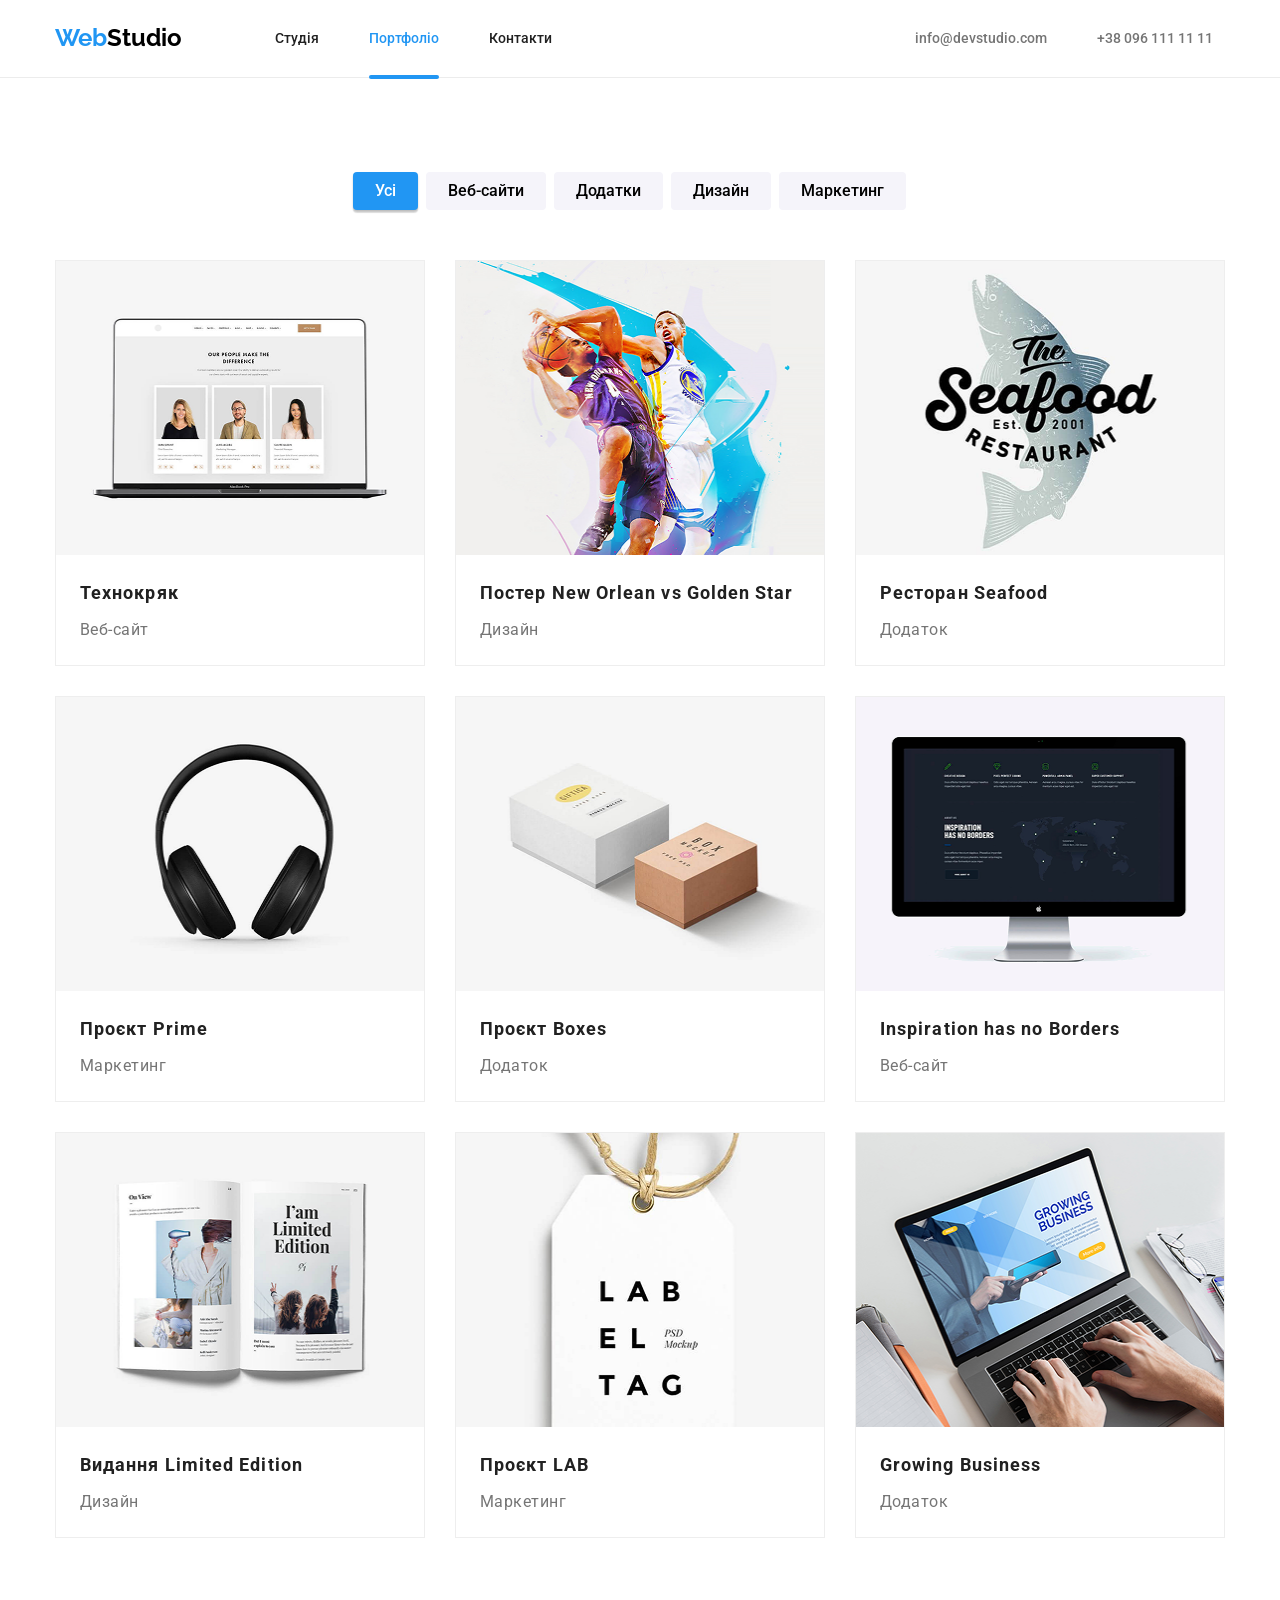
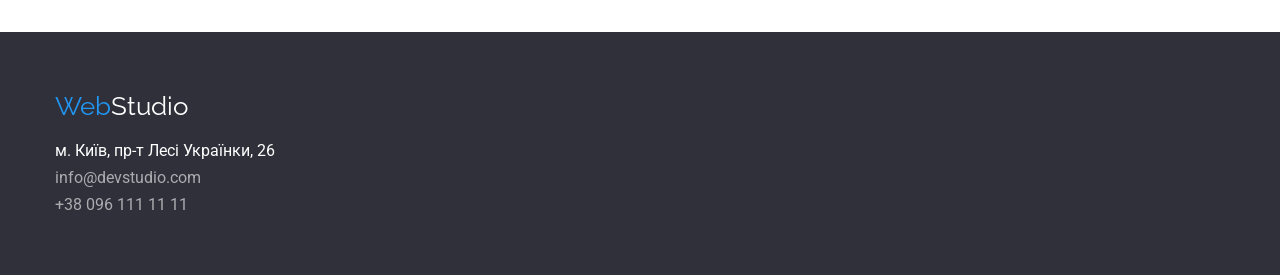
==== pages/portfolio.html @ 78626c75 "70" ====
<!DOCTYPE html>
<html lang="uk">

<head>
    <meta charset="UTF-8">
    <meta name="viewport" content="width=device-width, initial-scale=1.0"> 
    <title>Портфоліо</title>
    <link rel="preconnect" href="https://fonts.googleapis.com">
    <link rel="preconnect" href="https://fonts.gstatic.com" crossorigin>
    <link
        href="https://fonts.googleapis.com/css2?family=Raleway:wght@700&family=Roboto:wght@400;500;700;900&display=swap"
        rel="stylesheet">
    <link rel="stylesheet" href="https://cdnjs.cloudflare.com/ajax/libs/modern-normalize/3.0.1/modern-normalize.min.css" integrity="sha512-q6WgHqiHlKyOqslT/lgBgodhd03Wp4BEqKeW6nNtlOY4quzyG3VoQKFrieaCeSnuVseNKRGpGeDU3qPmabCANg==" crossorigin="anonymous" referrerpolicy="no-referrer" />
    <link rel="stylesheet" href="../css/reset.css">
    <link rel="stylesheet" href="../css/style.css">
</head>

<body>

    <header class="header">
        <div class="container header-container">
            <a href="../index.html" class="header-logo"><span class="header-span">Web</span>Studio</a>
            <nav class="header-nav">
                <ul class="header-list">
                    <li><a href="../index.html" class="header-link">Студія</a></li>
                    <li><a href="./portfolio.html" class="header-link current">Портфоліо</a></li>
                    <li><a href="#" class="header-link">Контакти</a></li>
                </ul>
            </nav>
            <ul class="header-contacts">
                <li><a href="mailto:info@devstudio.com" class="header-contact">info@devstudio.com</a></li>
                <li><a href="tel:+380961111111" class="header-contact">+38 096 111 11 11</a></li>
            </ul>
            <button class="open-modal" type="button" data-modal-open>
                <img src="../img/menu.png" alt="menu" class="menu-img">
            </button>
        </div>
    </header>

    <main>
        <section class="portfolio">
            <div class="container">
                <h1 hidden>Портфоліо</h1>
                <ul class="filter-list">
                    <li><button class="filter-btn active" type="button">Усі</button></li>
                    <li><button class="filter-btn" type="button">Веб-сайти</button></li>
                    <li><button class="filter-btn" type="button">Додатки</button></li>
                    <li><button class="filter-btn" type="button">Дизайн</button></li>
                    <li><button class="filter-btn" type="button">Маркетинг</button></li>
                </ul>

                <ul class="portfolio-list">
                    <li class="portfolio-item">
                        <div class="portfolio-thumb">
                            <img src="../img/imglaptop.png" alt="Технокряк" width="370">
                            <p class="portfolio-overlay">Ресурс пропонує комплексні пропозиції з різним рівнем
                                функціоналу та сервісів. Все це дозволить відвідувачу отримати вичерпні відомості про
                                компанію чи приватну особу.</p>
                        </div>
                        <div class="portfolio-wrapper">
                            <h2 class="portfolio-name">Технокряк</h2>
                            <p class="portfolio-type">Веб-сайт</p>
                        </div>
                    </li>

                    <li class="portfolio-item">
                        <div class="portfolio-thumb">
                            <img src="../img/imgbasketball.png" alt="Постер New Orlean vs Golden Star" width="370">
                            <p class="portfolio-overlay">Ресурс пропонує комплексні пропозиції з різним рівнем
                                функціоналу та сервісів. Все це дозволить відвідувачу отримати вичерпні відомості про
                                компанію чи приватну особу.</p>
                        </div>
                        <div class="portfolio-wrapper">
                            <h2 class="portfolio-name">Постер New Orlean vs Golden Star</h2>
                            <p class="portfolio-type">Дизайн</p>
                        </div>
                    </li>

                    <li class="portfolio-item">
                        <div class="portfolio-thumb">
                            <img src="../img/imgseafood.png" alt="Ресторан Seafood" width="370">
                            <p class="portfolio-overlay">Ресурс пропонує комплексні пропозиції з різним рівнем
                                функціоналу та сервісів. Все це дозволить відвідувачу отримати вичерпні відомості про
                                компанію чи приватну особу.</p>
                        </div>
                        <div class="portfolio-wrapper">
                            <h2 class="portfolio-name">Ресторан Seafood</h2>
                            <p class="portfolio-type">Додаток</p>
                        </div>
                    </li>

                    <li class="portfolio-item">
                        <div class="portfolio-thumb">
                            <img src="../img/imgheadphones.png" alt="Проєкт Prime" width="370">
                            <p class="portfolio-overlay">Ресурс пропонує комплексні пропозиції з різним рівнем
                                функціоналу та сервісів. Все це дозволить відвідувачу отримати вичерпні відомості про
                                компанію чи приватну особу.</p>
                        </div>
                        <div class="portfolio-wrapper">
                            <h2 class="portfolio-name">Проєкт Prime</h2>
                            <p class="portfolio-type">Маркетинг</p>
                        </div>
                    </li>

                    <li class="portfolio-item">
                        <div class="portfolio-thumb">
                            <img src="../img/imgboxes.png" alt="Проєкт Boxes" width="370">
                            <p class="portfolio-overlay">Ресурс пропонує комплексні пропозиції з різним рівнем
                                функціоналу та сервісів. Все це дозволить відвідувачу отримати вичерпні відомості про
                                компанію чи приватну особу.</p>
                        </div>
                        <div class="portfolio-wrapper">
                            <h2 class="portfolio-name">Проєкт Boxes</h2>
                            <p class="portfolio-type">Додаток</p>
                        </div>
                    </li>

                    <li class="portfolio-item">
                        <div class="portfolio-thumb">
                            <img src="../img/imgmonitor.png" alt="Inspiration has no Borders" width="370">
                            <p class="portfolio-overlay">Ресурс пропонує комплексні пропозиції з різним рівнем
                                функціоналу та сервісів. Все це дозволить відвідувачу отримати вичерпні відомості про
                                компанію чи приватну особу.</p>
                        </div>
                        <div class="portfolio-wrapper">
                            <h2 class="portfolio-name">Inspiration has no Borders</h2>
                            <p class="portfolio-type">Веб-сайт</p>
                        </div>
                    </li>

                    <li class="portfolio-item">
                        <div class="portfolio-thumb">
                            <img src="../img/imgbooks.png" alt="Видання Limited Edition" width="370">
                            <p class="portfolio-overlay">Ресурс пропонує комплексні пропозиції з різним рівнем
                                функціоналу та сервісів. Все це дозволить відвідувачу отримати вичерпні відомості про
                                компанію чи приватну особу.</p>
                        </div>
                        <div class="portfolio-wrapper">
                            <h2 class="portfolio-name">Видання Limited Edition</h2>
                            <p class="portfolio-type">Дизайн</p>
                        </div>
                    </li>

                    <li class="portfolio-item">
                        <div class="portfolio-thumb">
                            <img src="../img/imgticket.png" alt="Проєкт LAB" width="370">
                            <p class="portfolio-overlay">Ресурс пропонує комплексні пропозиції з різним рівнем
                                функціоналу та сервісів. Все це дозволить відвідувачу отримати вичерпні відомості про
                                компанію чи приватну особу.</p>
                        </div>
                        <div class="portfolio-wrapper">
                            <h2 class="portfolio-name">Проєкт LAB</h2>
                            <p class="portfolio-type">Маркетинг</p>
                        </div>
                    </li>

                    <li class="portfolio-item">
                        <div class="portfolio-thumb">
                            <img src="../img/imgworkinginlaptop.png" alt="Growing Business" width="370">
                            <p class="portfolio-overlay">Ресурс пропонує комплексні пропозиції з різним рівнем
                                функціоналу та сервісів. Все це дозволить відвідувачу отримати вичерпні відомості про
                                компанію чи приватну особу.</p>
                        </div>
                        <div class="portfolio-wrapper">
                            <h2 class="portfolio-name">Growing Business</h2>
                            <p class="portfolio-type">Додаток</p>
                        </div>
                    </li>
                </ul>
            </div>
        </section>
    </main>

    <footer class="footer">
        <div class="container">
            <a href="../index.html" class="footer-logo"><span class="footer-span">Web</span>Studio</a>
            <address>
                <ul class="footer-list">
                    <li><a href="#" class="footer-address">м. Київ, пр-т Лесі Українки, 26</a></li>
                    <li><a href="mailto:info@devstudio.com" class="footer-link">info@devstudio.com</a></li>
                    <li><a href="tel:+380961111111" class="footer-link">+38 096 111 11 11</a></li>
                </ul>
            </address>
        </div>
    </footer>
    <div class="backdrop is-hidden" data-modal>
        <div class="modal">
            <button class="close" type="button" data-modal-close>X</button>
    
            <ul class="mobile-menu">
                <li><a href="../index.html" class="mobile-menu-link">Студія</a></li>
                <li><a href="../pages/portfolio.html" class="mobile-menu-link current">Портфоліо</a></li>
                <li><a href="#" class="mobile-menu-link last">Контакти</a></li>
            </ul>
    
            <div class="mobile-contacts">
                <a href="tel:+380961111111" class="mobile-tel">+38 096 111 11 11</a>
                <a href="mailto:info@devstudio.com" class="mobile-email">info@devstudio.com</a>
            </div>
    
            <ul class="mobile-socials">
                <li><a href="#" class="mobile-social-link">Instagram</a></li>
                <li><a href="#" class="mobile-social-link">Twitter</a></li>
                <li><a href="#" class="mobile-social-link">Facebook</a></li>
                <li><a href="#" class="mobile-social-link">LinkedIn</a></li>
            </ul>
        </div>
    </div>
    <script src="../js/modal.js"></script>
</body>

</html>
---- css/style.css ----
:root {
  --main-color: #212121;
  --accient-color: #2196f3;
  --text-color: #757575;
  --logo-color: #000;
  --title-color: #fff;
  --footer-color: rgba(255, 255, 255, 0.6);
  --background-color: #2f303a;
  --team-background-color: #f5f4fa;
  --portfolio-border-color: #ececec;
  --overlay-color: rgba(33, 150, 243, 0.9);
  --anim-duration: 250ms;
  --border-right: rgba(33, 33, 33, 0.2);

  --anim-timing: cubic-bezier(0.4, 0, 0.2, 1);
}

body {
  font-family: "Roboto", sans-serif;
  color: var(--main-color);
}

.container {
  max-width: 1200px;
  padding: 0 15px;
  margin: 0 auto;
}

.header {
  padding: 10px 0 10px 0;
  display: flex;
  align-items: center;
  border-bottom: 1px solid var(--portfolio-border-color);
}

.header-container {
  display: flex;
  align-items: center;
  justify-content: space-between;
}

.header-logo {
  color: var(--logo-color);
  font-family: "Raleway", sans-serif;
  font-size: 24px;
  font-weight: 700;
  letter-spacing: 0.72;
}

.header-span {
  color: var(--accient-color);
}

.header-list {
  display: flex;
  gap: 50px;
}

.header-nav {
  display: none;
}

.header-link {
  color: var(--main-color);
  font-size: 14px;
  font-weight: 500;
  position: relative;
  transition: color var(--anim-duration) var(--anim-timing);
}

.header-link:hover,
.header-link:focus {
  color: var(--accient-color);
}

.header-link.current {
  color: var(--accient-color);
}

.header-link.current::after {
  content: "";
  position: absolute;
  left: 0;
  bottom: -33px;
  width: 100%;
  height: 4px;
  background-color: var(--accient-color);
  border-radius: 2px;
  transform: scaleX(1);
  transition: transform var(--anim-duration) var(--anim-timing);
}

.header-contacts {
  margin-left: auto;
  display: none;
}

.header-contact {
  color: var(--text-color);
  display: flex;
  align-items: center;
  font-size: 14px;
  gap: 10px;
  font-weight: 500;
  transition: color var(--anim-duration) var(--anim-timing);
}

.header-contact:hover,
.header-contact:focus {
  color: var(--accient-color);
}

.menu-img {
  width: 40px;
  height: 40px;
}

.open-modal {
  background-color: transparent;
}

.hero {
  background-color: var(--background-color);
  padding: 118px 0;
  text-align: center;
}

.hero-title {
  color: var(--title-color);
  font-family: "Roboto", sans-serif;
  font-size: 26px;
  font-weight: 900;
  line-height: 42px;
  letter-spacing: 1.56px;
  text-transform: uppercase;
  margin: 0 auto 30px;
  max-width: 360px;
}

.hero-button {
  background-color: var(--accient-color);
  color: var(--title-color);
  font-size: 16px;
  font-weight: 700;
  line-height: 30px;
  letter-spacing: 0.96px;
  border-radius: 4px;
  padding: 10px 24px;
  transition: background-color var(--anim-duration) var(--anim-timing);
}

.advantages {
  padding: 60px 0;
  display: flex;
  flex-direction: column;
  align-items: center;
  justify-content: center;
}

.advantages-list {
  display: flex;
  flex-direction: column;
  gap: 30px;
}

.advantages-icon {
  display: flex;
  flex-direction: column;
  align-items: center;
  justify-content: center;
  padding: 25px 0;
  border-radius: 4px;
  background: var(--team-background-color);
}

.advantages-img {
  width: 70px;
  height: 70px;
}

.advantages-subtitle {
  font-size: 14px;
  color: var(--main-color);
  font-weight: 700;
  text-align: center;
  margin-bottom: 10px;
  margin-top: 30px;
  text-transform: uppercase;
}

.advantages-text {
  color: var(--text-color);
  font-size: 14px;
  line-height: 1.71;
}

.work {
  padding-bottom: 94px;
  display: none;
}

.section-title {
  font-size: 28px;
  font-weight: 700;
  text-align: center;
  margin-bottom: 30px;
}

.work-list,
.team-list {
  display: flex;
  gap: 30px;
}

.team {
  background-color: var(--team-background-color);
  padding: 60px 0;
}

.team-list {
  display: flex;
  flex-direction: column;
  gap: 30px;
}

.team-item {
  background-color: var(--title-color);
  border-radius: 0px 0px 4px 4px;
  text-align: center;
  box-shadow:
    0px 1px 3px rgba(0, 0, 0, 0.12),
    0px 1px 1px rgba(0, 0, 0, 0.14),
    0px 2px 1px rgba(0, 0, 0, 0.2);
}

.team-name {
  margin: 30px 0 10px;
  font-size: 16px;
  font-weight: 500;
}

.team-role {
  color: var(--text-color);
  margin-bottom: 16px;
}

.contacts-team-list {
  display: flex;
  align-items: center;
  justify-content: center;
  gap: 24px;
  margin-bottom: 30px;
}

.contacts-team-item {
  border-radius: 50%;
  contain-intrinsic-inline-size: var(--accient-color);
}

.team-contacts {
  width: 20px;
}

.team-contacts:hover {
  background: var(--accient-color);
  border-radius: 50%;
}

.clients {
  padding: 60px 0;
}

.clients-title {
  color: var(--main-color);
  text-align: center;
  font-family: Roboto;
  font-size: 28px;
  font-weight: 700;
  letter-spacing: 0.84px;
  margin-bottom: 30px;
}

.clients-list {
  display: grid;
  grid-template-columns: repeat(2, 1fr);
  gap: 30px;
}

.clients-item {
  border-radius: 4px;
  border: 1px solid #afb1b8;
  padding: 16px 52px;
}

.portfolio {
  padding: 60px 0;
}

.filter-list {
  display: flex;
  gap: 15px 8px;
  flex-wrap: wrap;
  max-width: 326px;
  margin-bottom: 40px;
}

.filter-btn {
  background-color: var(--team-background-color);
  font-family: inherit;
  font-weight: 500;
  font-size: 16px;
  line-height: 1.62;
  padding: 6px 22px;
  border: none;
  border-radius: 4px;
  cursor: pointer;
  transition:
    background-color var(--anim-duration) var(--anim-timing),
    color var(--anim-duration) var(--anim-timing),
    box-shadow var(--anim-duration) var(--anim-timing);
}

.filter-btn.active,
.filter-btn:hover,
.filter-btn:focus {
  background-color: var(--accient-color);
  color: #fff;
  box-shadow:
    0 3px 1px 0 rgba(0, 0, 0, 0.1),
    0 1px 2px 0 rgba(0, 0, 0, 0.08),
    0 2px 2px 0 rgba(0, 0, 0, 0.12);
}

.portfolio-list {
  display: flex;
  flex-wrap: wrap;
  flex-direction: column;
  gap: 30px;
}

.portfolio-item {
  background: #ffffff;
  border: 1px solid #eeeeee;
  width: 450px;
  transition:
    transform var(--anim-duration) var(--anim-timing),
    box-shadow var(--anim-duration) var(--anim-timing);
}

.portfolio-item:hover {
  transform: translateY(-4px);
  box-shadow:
    0 1px 1px 0 rgba(0, 0, 0, 0.12),
    0 4px 4px 0 rgba(0, 0, 0, 0.06),
    1px 4px 6px 0 rgba(0, 0, 0, 0.16);
}

.portfolio-thumb {
  position: relative;
  overflow: hidden;
  height: 294px;
  display: flex;
  align-items: center;
  justify-content: center;
}

.portfolio-thumb img {
  transition: transform var(--anim-duration) var(--anim-timing);
}

.portfolio-item:hover .portfolio-thumb img {
  transform: scale(1.04);
}

.portfolio-overlay {
  position: absolute;
  top: 0;
  left: 0;
  width: 100%;
  height: 100%;
  background-color: var(--overlay-color);
  color: #ffffff;
  font-size: 18px;
  line-height: 28px;
  padding: 77px 24px;
  letter-spacing: 0.54px;
  margin: 0;
  opacity: 0;
  transform: translateY(100%);
}

@keyframes slideUpOverlay {
  0% {
    transform: translateY(100%);
    opacity: 0;
  }
  70% {
    transform: translateY(-5%);
    opacity: 1;
  }
  100% {
    transform: translateY(0);
    opacity: 1;
  }
}

.portfolio-item:hover .portfolio-overlay {
  animation: slideUpOverlay var(--anim-duration) var(--anim-timing) forwards;
}

.portfolio-wrapper {
  padding: 20px 24px;
}

.portfolio-name {
  font-size: 18px;
  font-weight: 700;
  line-height: 2;
  margin-bottom: 4px;
}

.portfolio-type {
  color: var(--text-color);
  font-size: 16px;
  font-weight: 400;
  line-height: 1.88;
  letter-spacing: 0.48px;
}

.footer {
  background-color: var(--background-color);
  padding: 60px 0;
}

.footer-container {
  display: flex;
  flex-direction: column;
  align-items: center;
  text-align: center;
}

.footer-logo {
  color: var(--title-color);
  font-family: "Raleway", sans-serif;
  font-size: 26px;
  display: inline-block;
  margin-bottom: 20px;
}

.footer-list {
  display: flex;
  flex-direction: column;
  gap: 9px;
}

.footer-address {
  color: var(--title-color);
  transition: color var(--anim-duration) var(--anim-timing);
}

.footer-address:hover,
.footer-address:focus {
  color: var(--accient-color);
}

.footer-span {
  color: var(--accient-color);
}

.footer-link {
  color: var(--footer-color);
  transition: color var(--anim-duration) var(--anim-timing);
}

.footer-link:hover,
.footer-link:focus {
  color: var(--accient-color);
}

/* Backdrop & Modal */
.backdrop {
  position: fixed;
  top: 0;
  left: 0;
  width: 100%;
  height: 100%;
  opacity: 1;
  visibility: visible;
  transition:
    opacity var(--anim-duration) var(--anim-timing),
    visibility var(--anim-duration) var(--anim-timing);
  z-index: 100;
}

.backdrop.is-hidden {
  opacity: 0;
  pointer-events: none;
  visibility: hidden;
}

.modal {
  position: absolute;
  top: 0;
  left: 0;
  width: 100%;
  height: 100%;
  background-color: var(--title-color);
  padding: 48px 40px;
  display: flex;
  flex-direction: column;
}

/* Кнопка закриття */
.close {
  position: absolute;
  top: 10px;
  right: 15px;
  background: transparent;
  font-size: 19px;
}

/* Наповнення меню */
.mobile-menu-link {
  font-weight: 500;
  font-size: 40px;
  color: var(--main-color);
  display: block;
  margin-bottom: 32px;
}

.last {
  margin-bottom: 302px;
}

.mobile-menu-link.current {
  color: var(--accient-color);
  margin-bottom: 35px;
}

.mobile-tel {
  display: block;
  font-weight: 500;
  font-size: 34px;
  color: var(--accient-color);
  letter-spacing: 0.68px;
  margin-bottom: 32px;
}

.mobile-email {
  display: block;
  font-weight: 500;
  font-size: 24px;
  color: var(--text-color);
  margin-bottom: 64px;
  letter-spacing: 0.48px;
}

.mobile-socials {
  display: flex;
  flex-wrap: wrap;
  gap: 10px;
}

.mobile-social-link {
  font-weight: 500;
  font-size: 18px;
  line-height: 22px;
  letter-spacing: 0.36px;
  color: var(--accient-color);
  padding-right: 10px;
  border-right: 1px solid var(--border-right);
}

.mobile-socials li:last-child .mobile-social-link {
  border-right: none;
}

@media (min-width: 480px) {
  .container {
    width: 480px;
  }
}

@media (min-width: 768px) {
  .container {
    width: 768px;
  }
  /* ---header--- */
  .header {
    padding: 21px 0 21px 0;
  }
  .header-logo {
    margin-right: 87px;
  }
  .header-nav {
    display: block;
  }
  .header-contacts {
    display: block;
    display: flex;
    flex-direction: column;
    gap: 10px;
  }
  .header-link {
    font-size: 14px;
  }
  .header-contact {
    font-size: 12px;
  }
  .menu-img {
    display: none;
  }
  .header-container {
    display: flex;
    align-items: center;
  }
  /* ---advantages--- */
  .advantages-list {
    display: grid;
    grid-template-columns: repeat(2, 1fr);
    gap: 30px;
  }
  .advantages-subtitle {
    text-align: start;
  }
  /* ---team--- */
  .team-list {
    display: grid;
    grid-template-columns: repeat(2, 1fr);
  }
  /* ---clients--- */
  .clients-list {
    display: grid;
    grid-template-columns: repeat(3, 2fr);
    gap: 30px;
  }
  /* ---portfolio--- */
  .portfolio {
    padding: 60px 0;
  }
  .filter-list {
    display: flex;
    flex-direction: row;
    max-width: 575px;
    gap: 8px;
    margin: 0 auto 30px;
  }
  .portfolio-list {
    display: grid;
    grid-template-columns: repeat(2, 3fr);
    gap: 30px;
  }
  .portfolio-item {
    max-width: 354px;
  }
  .portfolio-overlay {
    padding: 49px 24px 77px;
  }
  .portfolio-name {
    color: var(--main-color);
    font-family: Roboto;
    font-size: 18px;
    font-weight: 700;
    line-height: 36px;
    letter-spacing: 1.08px;
  }
  .portfolio-wrapper {
    padding: 20px 24px;
  }
  .portfolio-thumb img {
    width: 100%;
    height: 100%;
  }

  .backdrop {
    display: none;
  }
}

@media (min-width: 1200px) {
  .container {
    width: 1200px;
  }
  /* ---header--- */
  .header {
    padding: 24px 0 25px 0;
  }
  .header-logo {
    font-size: 26;
    letter-spacing: 0.78;
    margin-right: 93px;
  }
  .header-nav {
    display: block;
  }
  .header-contacts {
    display: block;
    display: flex;
    flex-direction: row;
    gap: 50px;
  }
  .header-contact {
    font-size: 14px;
  }
  .menu-img {
    display: none;
  }
  .header-container {
    display: flex;
    align-items: center;
  }
  /* ---hero--- */
  .hero {
    padding: 200px 0;
  }
  .hero-title {
    font-size: 44px;
    line-height: 60px;
    letter-spacing: 2.64px;
    width: 696px;
    max-width: 696px;
  }
  .hero-button {
    padding: 10px 32px;
  }
  /* ---advantages--- */
  .advantages {
    padding: 94px 0;
  }
  .advantages-list {
    display: flex;
    flex-direction: row;
    gap: 30px;
  }
  /* ---work--- */
  .work {
    display: block;
  }
  .work-item {
    position: relative;
  }
  .work-overlay {
    position: absolute;
    bottom: 0px;
    background: rgba(47, 48, 58, 0.8);
    padding: 27px 0px;
    width: 370px;
    height: 70px;
    text-align: center;
    color: var(--title-color);
    font-family: Roboto;
    font-size: 14px;
    font-weight: 700;
    letter-spacing: 0.42px;
    text-transform: uppercase;
  }
  /* ---team--- */
  .team {
    padding: 94px 0;
  }
  .section-title {
    font-size: 36px;
    margin-bottom: 50px;
  }
  .contacts-team-list {
    display: flex;
    align-items: center;
    justify-content: center;
    gap: 24px;
    margin-bottom: 30px;
  }
  .team-list {
    display: flex;
    flex-direction: row;
  }
  /* ---clients--- */
  .clients {
    padding: 94px 0;
  }
  .clients-title {
    margin-bottom: 50px;
    font-size: 36px;
    letter-spacing: 1.08px;
  }
  .clients-list {
    display: flex;
    gap: 30px;
  }
  .clients-item {
    padding: 16px 32px;
  }
  /* ---footer--- */
  .footer-container {
    display: flex;
    align-items: start;
    text-align: start;
  }
  /* ---portfolio--- */
  .portfolio {
    padding: 94px 0;
  }

  .filter-list {
    display: flex;
    flex-direction: row;
    max-width: 575px;
    gap: 8px;
    margin: 0 auto 50px;
  }
  .portfolio-list {
    display: grid;
    grid-template-columns: repeat(3, 3fr);
    gap: 30px;
  }

  .portfolio-item {
    max-width: 370px;
  }

  .portfolio-overlay {
    padding: 63px 24px;
  }

  .portfolio-wrapper {
    padding: 20px 24px;
  }
}
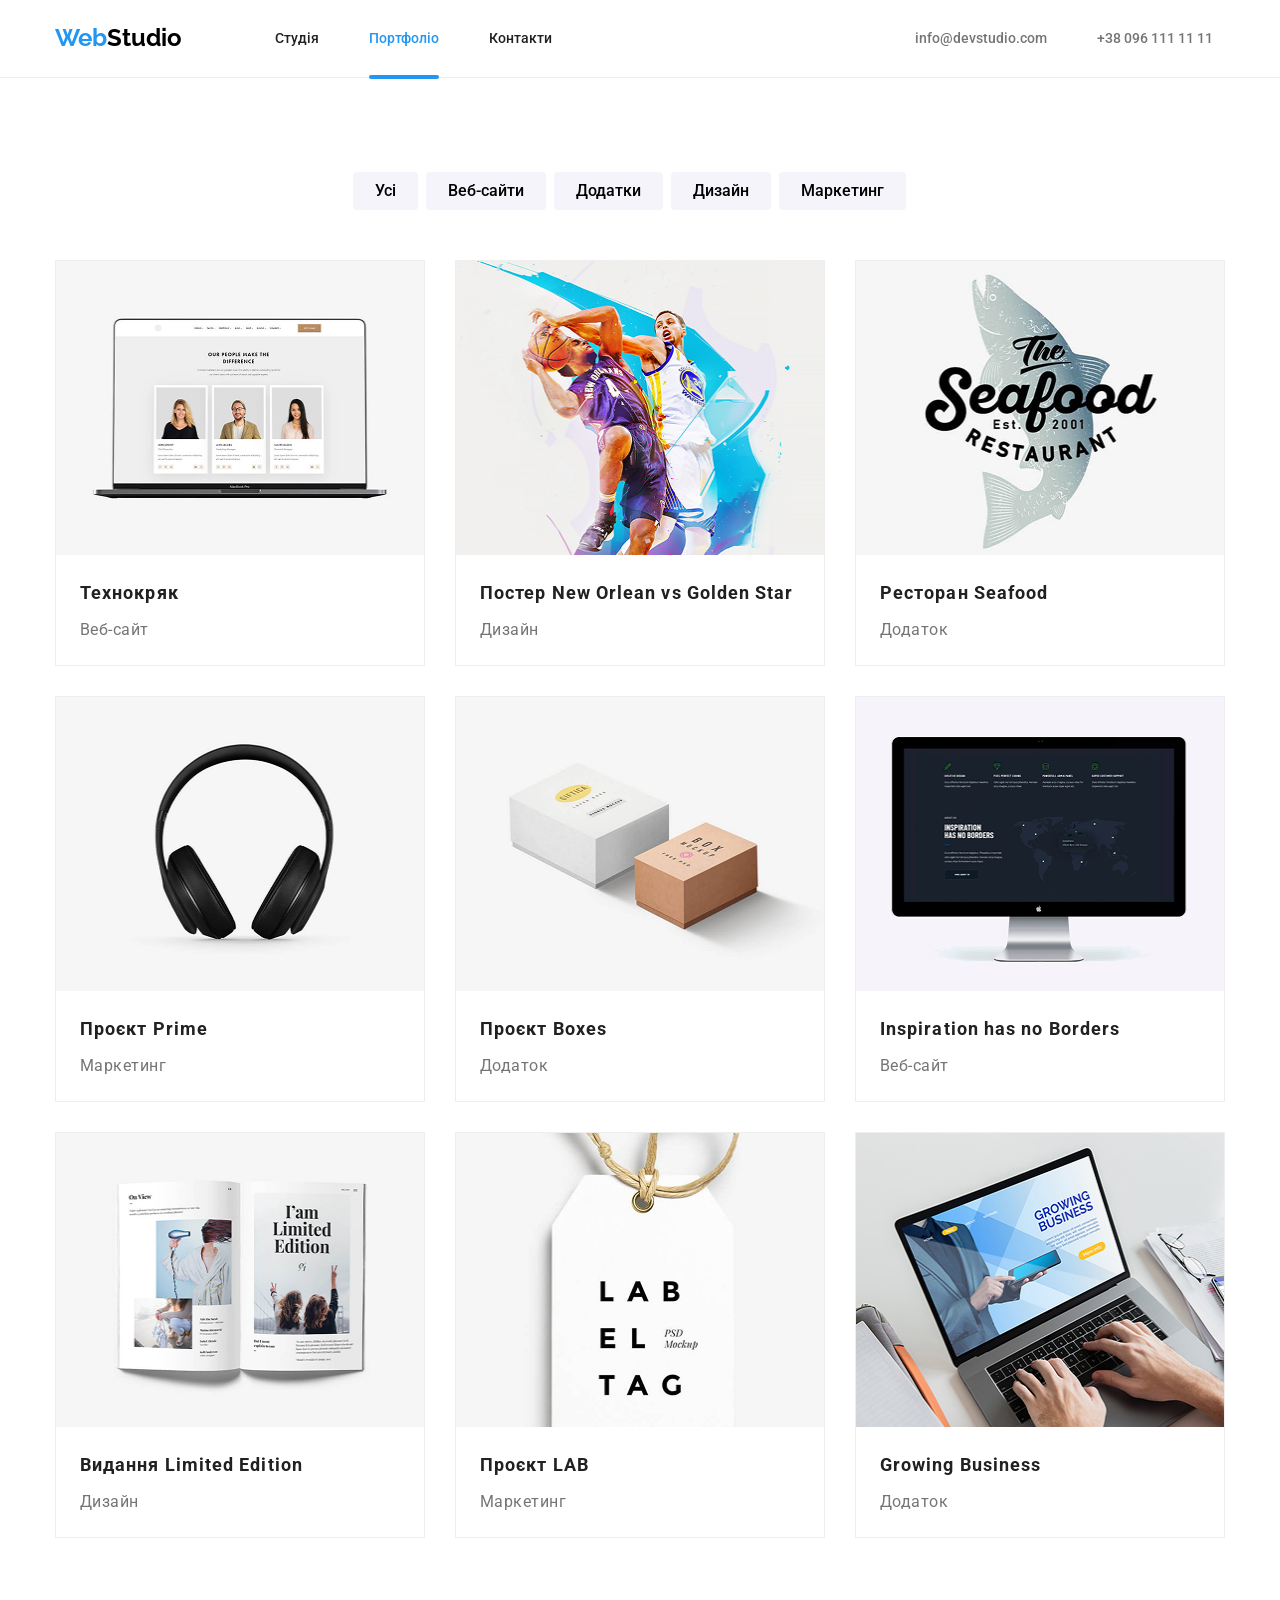
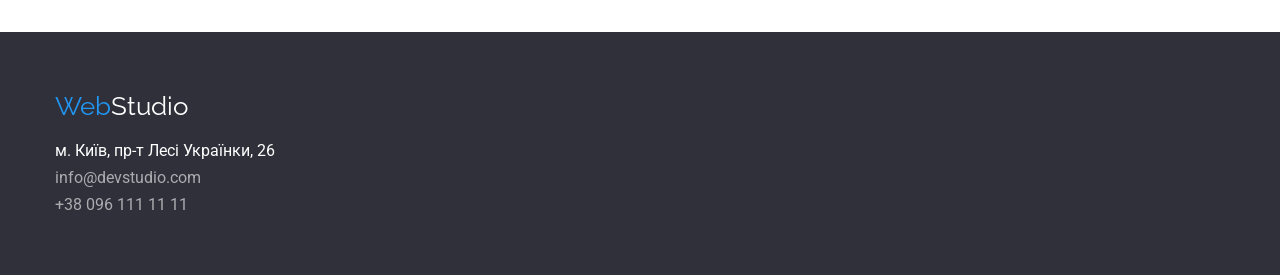
==== commit 2c16384e: "72" ====
--- a/pages/portfolio.html
+++ b/pages/portfolio.html
@@ -42,7 +42,7 @@
             <div class="container">
                 <h1 hidden>Портфоліо</h1>
                 <ul class="filter-list">
-                    <li><button class="filter-btn active" type="button">Усі</button></li>
+                    <li><button class="filter-btn" type="button">Усі</button></li>
                     <li><button class="filter-btn" type="button">Веб-сайти</button></li>
                     <li><button class="filter-btn" type="button">Додатки</button></li>
                     <li><button class="filter-btn" type="button">Дизайн</button></li>
--- a/css/style.css
+++ b/css/style.css
@@ -120,9 +120,7 @@
 }
 
 .hero {
-  background-color: var(--background-color);
   padding: 118px 0;
-  text-align: center;
 }
 
 .hero-title {
@@ -146,6 +144,7 @@
   letter-spacing: 0.96px;
   border-radius: 4px;
   padding: 10px 24px;
+  box-shadow: 0 4px 4px 0 rgba(0, 0, 0, 0.15);
   transition: background-color var(--anim-duration) var(--anim-timing);
 }
 
@@ -228,9 +227,9 @@
   border-radius: 0px 0px 4px 4px;
   text-align: center;
   box-shadow:
-    0px 1px 3px rgba(0, 0, 0, 0.12),
-    0px 1px 1px rgba(0, 0, 0, 0.14),
-    0px 2px 1px rgba(0, 0, 0, 0.2);
+    0 1px 3px 0 rgba(0, 0, 0, 0.12),
+    0 1px 1px 0 rgba(0, 0, 0, 0.14),
+    0 2px 1px 0 rgba(0, 0, 0, 0.2);
 }
 
 .team-name {
@@ -477,7 +476,6 @@
   color: var(--accient-color);
 }
 
-/* Backdrop & Modal */
 .backdrop {
   position: fixed;
   top: 0;
@@ -510,7 +508,6 @@
   flex-direction: column;
 }
 
-/* Кнопка закриття */
 .close {
   position: absolute;
   top: 10px;
@@ -519,7 +516,6 @@
   font-size: 19px;
 }
 
-/* Наповнення меню */
 .mobile-menu-link {
   font-weight: 500;
   font-size: 40px;
@@ -711,7 +707,13 @@
   }
   /* ---hero--- */
   .hero {
+    background-image: url(../img/hero-bg.jpg);
     padding: 200px 0;
+    background-color: rgba(47, 48, 58, 0.40);
+    background-size: cover;
+    background-position: center;
+    background-repeat: no-repeat;
+    text-align: center;
   }
   .hero-title {
     font-size: 44px;
@@ -824,4 +826,8 @@
   .portfolio-wrapper {
     padding: 20px 24px;
   }
-}
+
+  .backdrop {
+    display: none;
+  }
+}
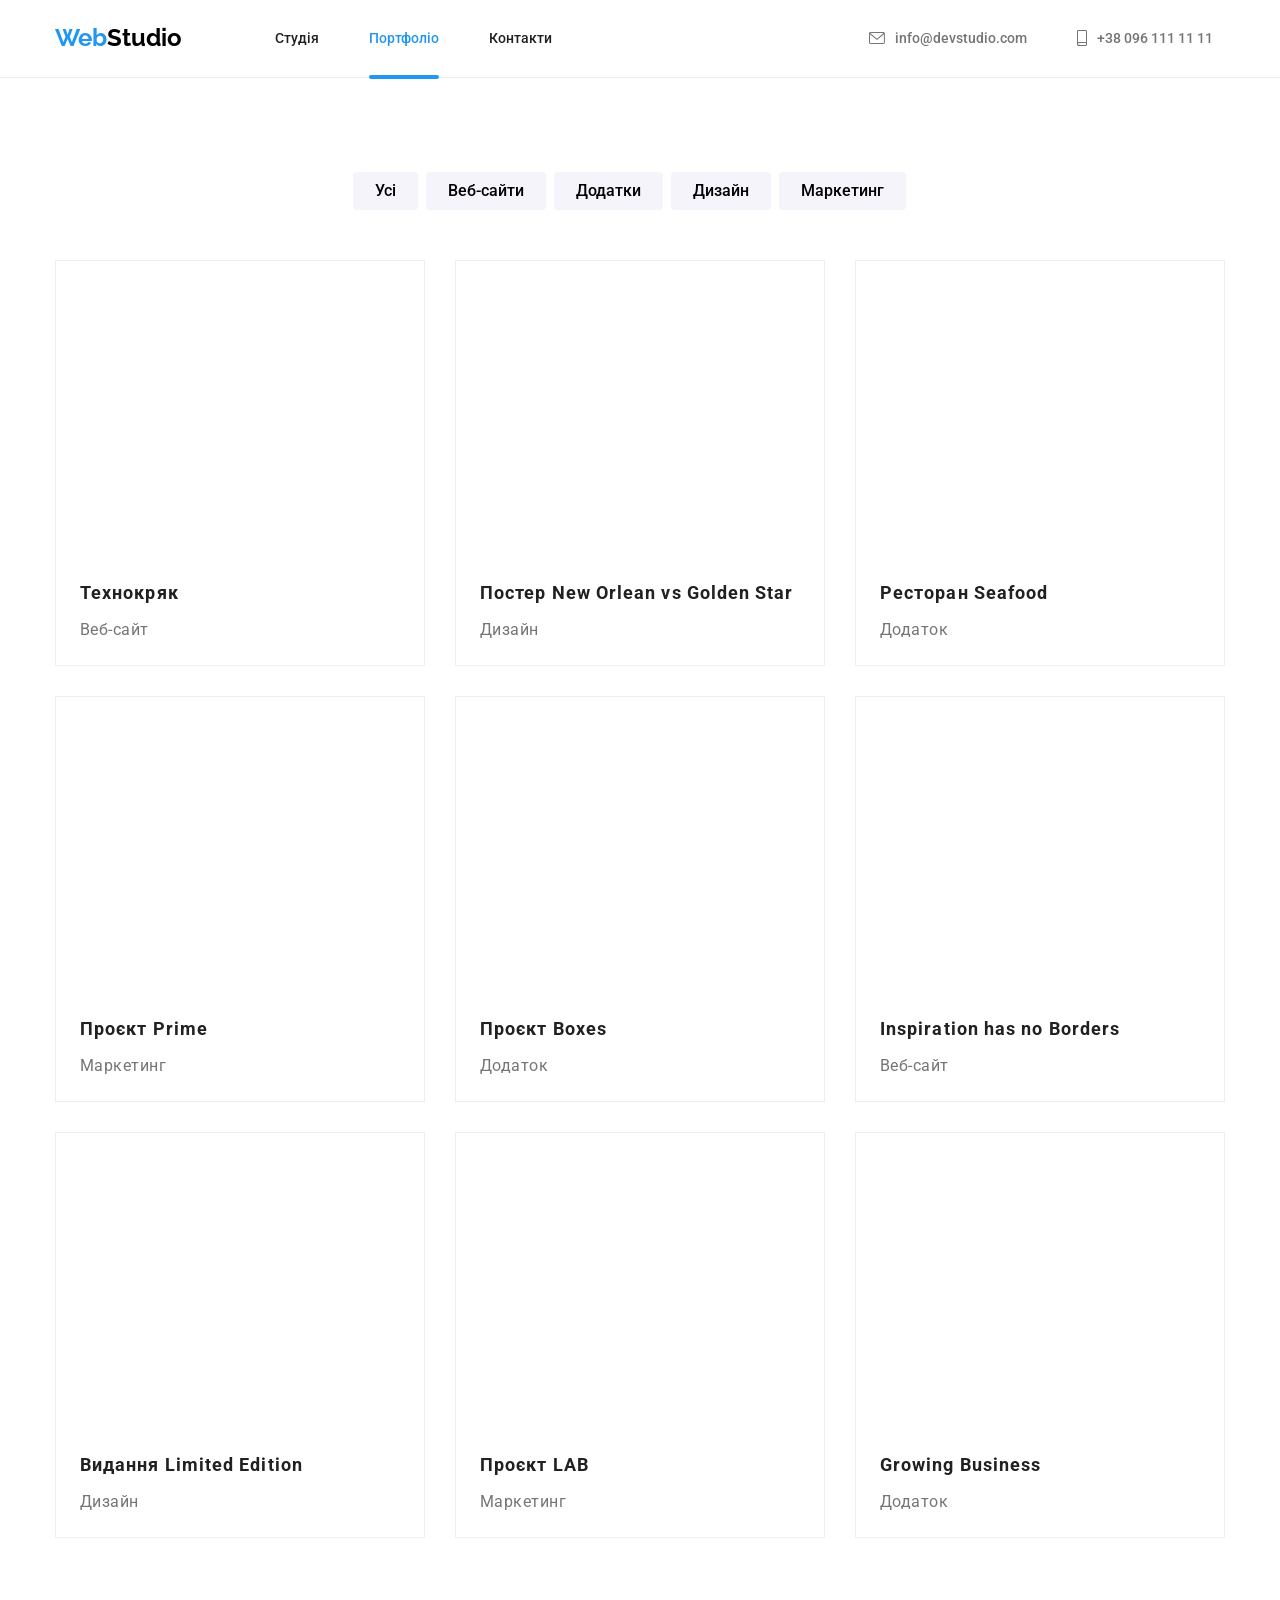
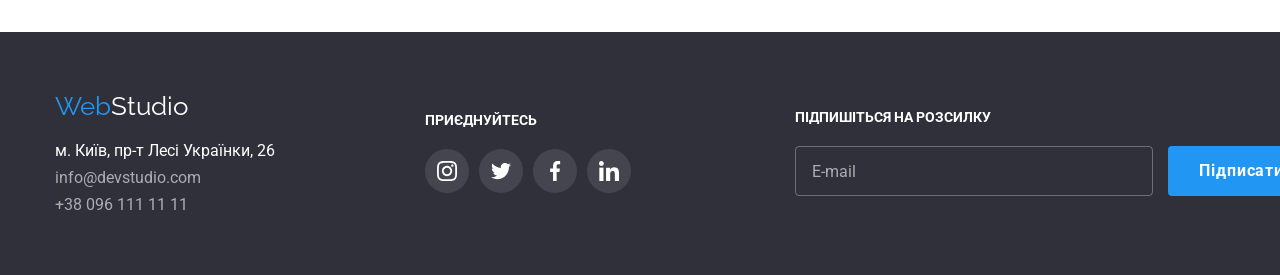
==== commit 9fe98070: "73" ====
--- a/pages/portfolio.html
+++ b/pages/portfolio.html
@@ -3,14 +3,16 @@
 
 <head>
     <meta charset="UTF-8">
-    <meta name="viewport" content="width=device-width, initial-scale=1.0"> 
+    <meta name="viewport" content="width=device-width, initial-scale=1.0">
     <title>Портфоліо</title>
     <link rel="preconnect" href="https://fonts.googleapis.com">
     <link rel="preconnect" href="https://fonts.gstatic.com" crossorigin>
     <link
         href="https://fonts.googleapis.com/css2?family=Raleway:wght@700&family=Roboto:wght@400;500;700;900&display=swap"
         rel="stylesheet">
-    <link rel="stylesheet" href="https://cdnjs.cloudflare.com/ajax/libs/modern-normalize/3.0.1/modern-normalize.min.css" integrity="sha512-q6WgHqiHlKyOqslT/lgBgodhd03Wp4BEqKeW6nNtlOY4quzyG3VoQKFrieaCeSnuVseNKRGpGeDU3qPmabCANg==" crossorigin="anonymous" referrerpolicy="no-referrer" />
+    <link rel="stylesheet" href="https://cdnjs.cloudflare.com/ajax/libs/modern-normalize/3.0.1/modern-normalize.min.css"
+        integrity="sha512-q6WgHqiHlKyOqslT/lgBgodhd03Wp4BEqKeW6nNtlOY4quzyG3VoQKFrieaCeSnuVseNKRGpGeDU3qPmabCANg=="
+        crossorigin="anonymous" referrerpolicy="no-referrer" />
     <link rel="stylesheet" href="../css/reset.css">
     <link rel="stylesheet" href="../css/style.css">
 </head>
@@ -23,17 +25,34 @@
             <nav class="header-nav">
                 <ul class="header-list">
                     <li><a href="../index.html" class="header-link">Студія</a></li>
-                    <li><a href="./portfolio.html" class="header-link current">Портфоліо</a></li>
+                    <li><a href="../pages/portfolio.html" class="header-link current">Портфоліо</a></li>
                     <li><a href="#" class="header-link">Контакти</a></li>
                 </ul>
             </nav>
             <ul class="header-contacts">
-                <li><a href="mailto:info@devstudio.com" class="header-contact">info@devstudio.com</a></li>
-                <li><a href="tel:+380961111111" class="header-contact">+38 096 111 11 11</a></li>
+                <li>
+                    <a href="mailto:info@devstudio.com" class="header-contact">
+                        <svg class="header-icons" aria-label="Envelope">
+                            <use href="../img/symbol-defs.svg#envelope"></use>
+                        </svg>
+                        info@devstudio.com
+                    </a>
+                </li>
+                <li>
+                    <a href="tel:+380961111111" class="header-contact">
+                        <svg class="header-icons" aria-label="Smartphone">
+                            <use href="../img/symbol-defs.svg#smartphone"></use>
+                        </svg>
+                        +38 096 111 11 11
+                    </a>
+                </li>
             </ul>
             <button class="open-modal" type="button" data-modal-open>
-                <img src="../img/menu.png" alt="menu" class="menu-img">
+                <svg class="burger-icon" aria-label="Menu">
+                    <use href="../img/symbol-defs.svg#menu-burger"></use>
+                </svg>
             </button>
+    
         </div>
     </header>
 
@@ -52,7 +71,15 @@
                 <ul class="portfolio-list">
                     <li class="portfolio-item">
                         <div class="portfolio-thumb">
-                            <img src="../img/imglaptop.png" alt="Технокряк" width="370">
+                            <picture>
+                                <source srcset="../img/desktop/laptop-desktop@1x.webp 1x, ../img/desktop/laptop-desktop@2x.webp 2x "
+                                    media="(min-width:1200px)">
+                                <source srcset="../img/tablet/laptop-tablet@1x.webp 1x, ../img/tablet/laptop-tablet@2x.webp 2x "
+                                    media="(min-width:768px)">
+                                <source srcset="../img/mobile/laptop-mobile@1x.webp 1x, ../img/mobile/laptop-mobile@2x.webp 2x "
+                                    media="(max-width:767px)">
+                                <img src="../img/laptop.webp" alt="Технокряк" width="370">
+                            </picture>
                             <p class="portfolio-overlay">Ресурс пропонує комплексні пропозиції з різним рівнем
                                 функціоналу та сервісів. Все це дозволить відвідувачу отримати вичерпні відомості про
                                 компанію чи приватну особу.</p>
@@ -65,7 +92,15 @@
 
                     <li class="portfolio-item">
                         <div class="portfolio-thumb">
-                            <img src="../img/imgbasketball.png" alt="Постер New Orlean vs Golden Star" width="370">
+                            <picture>
+                                <source srcset="../img/desktop/basketball-desktop@1x.webp 1x, ../img/desktop/basketball-desktop@2x.webp 2x "
+                                    media="(min-width:1200px)">
+                                <source srcset="../img/tablet/basketball-desktop@1x.webp 1x, ../img/tablet/basketball-tablet@2x.webp 2x "
+                                    media="(min-width:768px)">
+                                <source srcset="../img/mobile/basketball-desktop@1x.webp 1x, ../img/mobile/basketball-mobile@2x.webp 2x "
+                                    media="(max-width:767px)">
+                                <img src="../img/basketball.webp" alt="Постер New Orlean vs Golden Star" width="370">
+                            </picture>
                             <p class="portfolio-overlay">Ресурс пропонує комплексні пропозиції з різним рівнем
                                 функціоналу та сервісів. Все це дозволить відвідувачу отримати вичерпні відомості про
                                 компанію чи приватну особу.</p>
@@ -78,7 +113,15 @@
 
                     <li class="portfolio-item">
                         <div class="portfolio-thumb">
-                            <img src="../img/imgseafood.png" alt="Ресторан Seafood" width="370">
+                            <picture>
+                                <source srcset="../img/desktop/seafood-desktop@1x.webp 1x, ../img/desktop/seafood-desktop@2x.webp 2x "
+                                    media="(min-width:1200px)">
+                                <source srcset="../img/tablet/seafood-desktop@1x.webp 1x, ../img/tablet/seafood-tablet@2x.webp 2x "
+                                    media="(min-width:768px)">
+                                <source srcset="../img/mobile/seafood-desktop@1x.webp 1x, ../img/mobile/seafood-mobile@2x.webp 2x "
+                                    media="(max-width:767px)">
+                                <img src="../img/seafood.webp" alt="Ресторан Seafood" width="370">
+                            </picture>
                             <p class="portfolio-overlay">Ресурс пропонує комплексні пропозиції з різним рівнем
                                 функціоналу та сервісів. Все це дозволить відвідувачу отримати вичерпні відомості про
                                 компанію чи приватну особу.</p>
@@ -91,7 +134,12 @@
 
                     <li class="portfolio-item">
                         <div class="portfolio-thumb">
-                            <img src="../img/imgheadphones.png" alt="Проєкт Prime" width="370">
+                            <picture>
+                                <source srcset="../img/desktop/headphones-desktop@1x.webp 1x, ../img/desktop/headphones-desktop@2x.webp 2x " media="(min-width:1200px)">
+                                <source srcset="../img/tablet/headphones-desktop@1x.webp 1x, ../img/tablet/headphones-tablet@2x.webp 2x " media="(min-width:768px)">
+                                <source srcset="../img/mobile/headphones-desktop@1x.webp 1x, ../img/mobile/headphones-mobile@2x.webp 2x " media="(max-width:767px)">
+                                <img src="../img/headphones.webp" alt="Проєкт Prime" width="370">
+                            </picture>
                             <p class="portfolio-overlay">Ресурс пропонує комплексні пропозиції з різним рівнем
                                 функціоналу та сервісів. Все це дозволить відвідувачу отримати вичерпні відомості про
                                 компанію чи приватну особу.</p>
@@ -104,7 +152,12 @@
 
                     <li class="portfolio-item">
                         <div class="portfolio-thumb">
-                            <img src="../img/imgboxes.png" alt="Проєкт Boxes" width="370">
+                            <picture>
+                                <source srcset="../img/desktop/boxes-desktop@1x.webp 1x, ../img/desktop/boxes-desktop@2x.webp 2x " media="(min-width:1200px)">
+                                <source srcset="../img/tablet/boxes-desktop@1x.webp 1x, ../img/tablet/boxes-tablet@2x.webp 2x " media="(min-width:768px)">
+                                <source srcset="../img/mobile/boxes-desktop@1x.webp 1x, ../img/mobile/boxes-mobile@2x.webp 2x " media="(max-width:767px)">
+                                <img src="../img/boxes.webp" alt="Проєкт Boxes" width="370">
+                            </picture>
                             <p class="portfolio-overlay">Ресурс пропонує комплексні пропозиції з різним рівнем
                                 функціоналу та сервісів. Все це дозволить відвідувачу отримати вичерпні відомості про
                                 компанію чи приватну особу.</p>
@@ -117,7 +170,12 @@
 
                     <li class="portfolio-item">
                         <div class="portfolio-thumb">
-                            <img src="../img/imgmonitor.png" alt="Inspiration has no Borders" width="370">
+                            <picture>
+                                <source srcset="../img/desktop/monitor-desktop@1x.webp 1x, ../img/desktop/monitor-desktop@2x.webp 2x " media="(min-width:1200px)">
+                                <source srcset="../img/tablet/monitor-desktop@1x.webp 1x, ../img/tablet/monitor-tablet@2x.webp 2x " media="(min-width:768px)">
+                                <source srcset="../img/mobile/monitor-desktop@1x.webp 1x, ../img/mobile/monitor-mobile@2x.webp 2x " media="(max-width:767px)">
+                                <img src="../img/monitor.webp" alt="Inspiration has no Borders" width="370">
+                            </picture>
                             <p class="portfolio-overlay">Ресурс пропонує комплексні пропозиції з різним рівнем
                                 функціоналу та сервісів. Все це дозволить відвідувачу отримати вичерпні відомості про
                                 компанію чи приватну особу.</p>
@@ -130,7 +188,12 @@
 
                     <li class="portfolio-item">
                         <div class="portfolio-thumb">
-                            <img src="../img/imgbooks.png" alt="Видання Limited Edition" width="370">
+                            <picture>
+                                <source srcset="../img/desktop/book-desktop@1x.webp 1x, ../img/desktop/book-desktop@2x.webp 2x" media="(min-width:1200px)">
+                                <source srcset="../img/tablet/book-desktop@1x.webp 1x, ../img/tablet/book-tablet@2x.webp 2x" media="(min-width:768px)">
+                                <source srcset="../img/mobile/book-desktop@1x.webp 1x, ../img/mobile/book-mobile@2x.webp 2x" media="(max-width:767px)">
+                                <img src="../img/book.webp" alt="Видання Limited Edition" width="370">
+                            </picture>
                             <p class="portfolio-overlay">Ресурс пропонує комплексні пропозиції з різним рівнем
                                 функціоналу та сервісів. Все це дозволить відвідувачу отримати вичерпні відомості про
                                 компанію чи приватну особу.</p>
@@ -143,7 +206,12 @@
 
                     <li class="portfolio-item">
                         <div class="portfolio-thumb">
-                            <img src="../img/imgticket.png" alt="Проєкт LAB" width="370">
+                            <picture>
+                                <source srcset="../img/desktop/badge-desktop@1x.webp 1x, ../img/desktop/badge-desktop@2x.webp 2x " media="(min-width:1200px)">
+                                <source srcset="../img/tablet/badge-desktop@1x.webp 1x, ../img/tablet/badge-tablet@2x.webp 2x " media="(min-width:768px)">
+                                <source srcset="../img/mobile/badge-desktop@1x.webp 1x, ../img/mobile/badge-mobile@2x.webp 2x " media="(max-width:767px)">
+                                <img src="../img/badge.webp" alt="Проєкт LAB" width="370">
+                            </picture>
                             <p class="portfolio-overlay">Ресурс пропонує комплексні пропозиції з різним рівнем
                                 функціоналу та сервісів. Все це дозволить відвідувачу отримати вичерпні відомості про
                                 компанію чи приватну особу.</p>
@@ -156,7 +224,12 @@
 
                     <li class="portfolio-item">
                         <div class="portfolio-thumb">
-                            <img src="../img/imgworkinginlaptop.png" alt="Growing Business" width="370">
+                            <picture>
+                                <source srcset="../img/desktop/business-desktop@1x.webp 1x, ../img/desktop/business-desktop@2x.webp 2x " media="(min-width:1200px)">
+                                <source srcset="../img/tablet/business-desktop@1x.webp 1x, ../img/tablet/business-tablet@2x.webp 2x " media="(min-width:768px)">
+                                <source srcset="../img/mobile/business-desktop@1x.webp 1x, ../img/mobile/business-mobile@2x.webp 2x " media="(max-width:767px)">
+                                <img src="../img/business.webp" alt="Growing Business" width="370">
+                            </picture>
                             <p class="portfolio-overlay">Ресурс пропонує комплексні пропозиції з різним рівнем
                                 функціоналу та сервісів. Все це дозволить відвідувачу отримати вичерпні відомості про
                                 компанію чи приватну особу.</p>
@@ -172,32 +245,81 @@
     </main>
 
     <footer class="footer">
-        <div class="container">
-            <a href="../index.html" class="footer-logo"><span class="footer-span">Web</span>Studio</a>
-            <address>
-                <ul class="footer-list">
-                    <li><a href="#" class="footer-address">м. Київ, пр-т Лесі Українки, 26</a></li>
-                    <li><a href="mailto:info@devstudio.com" class="footer-link">info@devstudio.com</a></li>
-                    <li><a href="tel:+380961111111" class="footer-link">+38 096 111 11 11</a></li>
+        <div class="container footer-container">
+            <div class="contacts-wrap">
+                <a href="../index.html" class="footer-logo"><span class="footer-span">Web</span>Studio</a>
+                <address class="footer-address-block">
+                    <ul class="footer-list">
+                        <li><a href="#" class="footer-address">м. Київ, пр-т Лесі Українки, 26</a></li>
+                        <li><a href="mailto:info@devstudio.com" class="footer-link">info@devstudio.com</a></li>
+                        <li><a href="tel:+380961111111" class="footer-link">+38 096 111 11 11</a></li>
+                    </ul>
+                </address>
+            </div>
+    
+            <div class="footer-social">
+                <h2 class="footer-title">ПРИЄДНУЙТЕСЬ</h2>
+                <ul class="footer-social-list">
+                    <li>
+                        <a href="#" class="footer-social-link" aria-label="Instagram">
+                            <svg class="footer-social-icon">
+                                <use href="../img/symbol-defs.svg#instagram"></use>
+                            </svg>
+                        </a>
+                    </li>
+                    <li>
+                        <a href="#" class="footer-social-link" aria-label="Twitter">
+                            <svg class="footer-social-icon">
+                                <use href="../img/symbol-defs.svg#twitter"></use>
+                            </svg>
+                        </a>
+                    </li>
+                    <li>
+                        <a href="#" class="footer-social-link" aria-label="Facebook">
+                            <svg class="footer-social-icon">
+                                <use href="../img/symbol-defs.svg#facebook"></use>
+                            </svg>
+                        </a>
+                    </li>
+                    <li>
+                        <a href="#" class="footer-social-link" aria-label="LinkedIn">
+                            <svg class="footer-social-icon">
+                                <use href="../img/symbol-defs.svg#linkedin"></use>
+                            </svg>
+                        </a>
+                    </li>
                 </ul>
-            </address>
+            </div>
+    
+            <div class="footer-subscribe">
+                <h2 class="footer-title">ПІДПИШІТЬСЯ НА РОЗСИЛКУ</h2>
+                <form class="footer-form">
+                    <input class="footer-input" type="email" name="email" placeholder="E-mail">
+                    <button class="footer-button" type="submit">
+                        Підписатися
+                        <svg class="footer-button-icon" aria-label="Send">
+                            <use href="../img/symbol-defs.svg#send"></use>
+                        </svg>
+                    </button>
+                </form>
+            </div>
         </div>
     </footer>
     <div class="backdrop is-hidden" data-modal>
         <div class="modal">
             <button class="close" type="button" data-modal-close>X</button>
-    
+
             <ul class="mobile-menu">
                 <li><a href="../index.html" class="mobile-menu-link">Студія</a></li>
                 <li><a href="../pages/portfolio.html" class="mobile-menu-link current">Портфоліо</a></li>
                 <li><a href="#" class="mobile-menu-link last">Контакти</a></li>
             </ul>
-    
+
             <div class="mobile-contacts">
                 <a href="tel:+380961111111" class="mobile-tel">+38 096 111 11 11</a>
                 <a href="mailto:info@devstudio.com" class="mobile-email">info@devstudio.com</a>
             </div>
-    
+
             <ul class="mobile-socials">
                 <li><a href="#" class="mobile-social-link">Instagram</a></li>
                 <li><a href="#" class="mobile-social-link">Twitter</a></li>
--- a/css/style.css
+++ b/css/style.css
@@ -10,6 +10,7 @@
   --portfolio-border-color: #ececec;
   --overlay-color: rgba(33, 150, 243, 0.9);
   --anim-duration: 250ms;
+  --icons-fill: #afb1b8;
   --border-right: rgba(33, 33, 33, 0.2);
 
   --anim-timing: cubic-bezier(0.4, 0, 0.2, 1);
@@ -95,6 +96,19 @@
   display: none;
 }
 
+.header-icons {
+  width: 16px;
+  height: 12px;
+  fill: var(--text-color);
+}
+
+.header-contacts li:last-child {
+  .header-icons {
+    width: 10px;
+    height: 16px;
+  }
+}
+
 .header-contact {
   color: var(--text-color);
   display: flex;
@@ -108,9 +122,12 @@
 .header-contact:hover,
 .header-contact:focus {
   color: var(--accient-color);
-}
-
-.menu-img {
+  .header-icons {
+    fill: var(--accient-color);
+  }
+}
+
+.burger-icon {
   width: 40px;
   height: 40px;
 }
@@ -121,6 +138,20 @@
 
 .hero {
   padding: 118px 0;
+  background-image: linear-gradient(rgb(47, 48, 58, 0.4), rgb(47, 48, 58, 0.4)), url(../img/mobile/hero-mobile@1x.webp);
+  background-size: cover;
+  background-position: center;
+  background-repeat: no-repeat;
+  text-align: center;
+}
+
+@media (min-device-pixel-ratio: 2),
+       (-webkit-min-device-pixel-ratio: 2),
+       (min-resolution: 192dpi),
+       (min-resolution: 2dppx) {
+  .hero {
+    background-image: linear-gradient(rgb(47, 48, 58, 0.4), rgb(47, 48, 58, 0.4)), url(../img/mobile/hero-mobile@2x.webp);
+  }
 }
 
 .hero-title {
@@ -205,8 +236,7 @@
   margin-bottom: 30px;
 }
 
-.work-list,
-.team-list {
+.work-list {
   display: flex;
   gap: 30px;
 }
@@ -243,26 +273,36 @@
   margin-bottom: 16px;
 }
 
+.team-icons {
+  width: 20px;
+  height: 20px;
+  fill: var(--icons-fill);
+  
+}
+
 .contacts-team-list {
   display: flex;
   align-items: center;
   justify-content: center;
-  gap: 24px;
+  gap: 304ccpx;
   margin-bottom: 30px;
 }
 
-.contacts-team-item {
+.team-contacts {
+  width: 44px;
+  height: 44px;
+  display: flex;
+  justify-content: center;
+  align-items: center;
   border-radius: 50%;
-  contain-intrinsic-inline-size: var(--accient-color);
-}
-
-.team-contacts {
-  width: 20px;
 }
 
 .team-contacts:hover {
   background: var(--accient-color);
-  border-radius: 50%;
+  transition: color var(--anim-duration) var(--anim-timing);
+  .team-icons {
+    fill: var(--title-color);
+  }
 }
 
 .clients {
@@ -285,10 +325,28 @@
   gap: 30px;
 }
 
-.clients-item {
+.client-link {
   border-radius: 4px;
-  border: 1px solid #afb1b8;
-  padding: 16px 52px;
+  border: 1px solid var(--icons-fill);
+  width: 170px;
+  height: 92px;
+  display: flex;
+  justify-content: center;
+  align-items: center;
+}
+
+.client-link:hover {
+  border-color: var(--accient-color);
+  transition: color var(--anim-duration) var(--anim-timing);
+  .client-icon {
+    fill: var(--accient-color);
+  }
+}
+
+.client-icon {
+  width: 106px;
+  height: 60px;
+  fill: var(--icons-fill);
 }
 
 .portfolio {
@@ -433,9 +491,12 @@
 
 .footer-container {
   display: flex;
-  flex-direction: column;
-  align-items: center;
-  text-align: center;
+  align-items: center;
+  gap: 70px;
+}
+
+.contacts-wrap {
+  min-width: 300px;
 }
 
 .footer-logo {
@@ -474,6 +535,112 @@
 .footer-link:hover,
 .footer-link:focus {
   color: var(--accient-color);
+}
+
+.footer-social {
+  min-width: 300px;
+}
+
+.footer-title {
+  color: var(--title-color);
+  font-size: 14px;
+  font-weight: 700;
+  line-height: 1.14;
+  margin: 0 0 20px;
+}
+
+.footer-social-list {
+  display: flex;
+  gap: 10px;
+}
+
+.footer-social-link {
+  width: 44px;
+  height: 44px;
+  border-radius: 50%;
+  display: flex;
+  align-items: center;
+  justify-content: center;
+  background-color: rgba(255, 255, 255, 0.1);
+  transition: background-color var(--anim-duration) var(--anim-timing);
+}
+
+.footer-social-link:hover,
+.footer-social-link:focus {
+  background-color: var(--accient-color);
+}
+
+.footer-social-icon {
+  width: 20px;
+  height: 20px;
+  fill: var(--title-color);
+}
+
+.footer-subscribe {
+  margin-left: auto;
+}
+
+.footer-form {
+  display: flex;
+  align-items: center;
+  gap: 15px;
+}
+
+.footer-input {
+  width: 358px;
+  height: 50px;
+  padding: 0 16px;
+  border: 1px solid rgba(255, 255, 255, 0.3);
+  border-radius: 4px;
+  background-color: transparent;
+  color: var(--title-color);
+  outline: none;
+  transition: border-color var(--anim-duration) var(--anim-timing);
+}
+
+.footer-input::placeholder {
+  color: var(--footer-color);
+}
+
+.footer-input:focus {
+  border-color: var(--accient-color);
+}
+
+.footer-button {
+  min-width: 200px;
+  height: 50px;
+  padding: 10px 28px;
+  border: none;
+  border-radius: 4px;
+  background-color: var(--accient-color);
+  color: var(--title-color);
+  font-size: 16px;
+  font-weight: 700;
+  line-height: 1.88;
+  letter-spacing: 0.96px;
+  display: flex;
+  align-items: center;
+  justify-content: center;
+  gap: 10px;
+  cursor: pointer;
+  transition:
+    background-color var(--anim-duration) var(--anim-timing),
+    box-shadow var(--anim-duration) var(--anim-timing),
+    transform var(--anim-duration) var(--anim-timing);
+}
+
+.footer-button:hover,
+.footer-button:focus {
+  box-shadow: 0 4px 8px rgba(0, 0, 0, 0.2);
+  transform: translateY(-2px);
+}
+
+.footer-button-icon {
+  width: 24px;
+  height: 24px;
+  fill: var(--title-color);
+  stroke: var(--title-color);
+  stroke-width: 1.5;
 }
 
 .backdrop {
@@ -571,6 +738,37 @@
   border-right: none;
 }
 
+@media (max-width: 767px) {
+  .footer-container {
+    flex-direction: column;
+    gap: 40px;
+    text-align: center;
+  }
+
+  .contacts-wrap,
+  .footer-social,
+  .footer-subscribe {
+    min-width: 0;
+    width: 100%;
+  }
+
+  .footer-social-list {
+    justify-content: center;
+  }
+
+  .footer-form {
+    flex-direction: column;
+  }
+
+  .footer-input {
+    width: 100%;
+  }
+
+  .footer-button {
+    width: 200px;
+  }
+}
+
 @media (min-width: 480px) {
   .container {
     width: 480px;
@@ -603,13 +801,24 @@
   .header-contact {
     font-size: 12px;
   }
-  .menu-img {
+  .burger-icon {
     display: none;
   }
   .header-container {
     display: flex;
     align-items: center;
   }
+  .hero {
+    background-image: linear-gradient(rgb(47, 48, 58, 0.4), rgb(47, 48, 58, 0.4)), url(../img/tablet/hero-tablet@1x.webp);
+  }
+  @media (min-device-pixel-ratio: 2),
+       (-webkit-min-device-pixel-ratio: 2),
+       (min-resolution: 192dpi),
+       (min-resolution: 2dppx) {
+  .hero {
+    background-image: linear-gradient(rgb(47, 48, 58, 0.4), rgb(47, 48, 58, 0.4)), url(../img/tablet/hero-tablet@2x.webp);
+  }
+}
   /* ---advantages--- */
   .advantages-list {
     display: grid;
@@ -698,7 +907,7 @@
   .header-contact {
     font-size: 14px;
   }
-  .menu-img {
+  .burger-icon {
     display: none;
   }
   .header-container {
@@ -707,14 +916,19 @@
   }
   /* ---hero--- */
   .hero {
-    background-image: url(../img/hero-bg.jpg);
+    text-align: center;
     padding: 200px 0;
-    background-color: rgba(47, 48, 58, 0.40);
-    background-size: cover;
-    background-position: center;
-    background-repeat: no-repeat;
-    text-align: center;
-  }
+    background-image: linear-gradient(rgb(47, 48, 58, 0.4), rgb(47, 48, 58, 0.4)), url(../img/desktop/hero-desktop@1x.webp);
+    
+  }
+  @media (min-device-pixel-ratio: 2),
+       (-webkit-min-device-pixel-ratio: 2),
+       (min-resolution: 192dpi),
+       (min-resolution: 2dppx) {
+  .hero {
+    background-image: linear-gradient(rgb(47, 48, 58, 0.4), rgb(47, 48, 58, 0.4)), url(../img/desktop/hero-desktop@2x.webp);
+  }
+}
   .hero-title {
     font-size: 44px;
     line-height: 60px;
@@ -768,7 +982,7 @@
     display: flex;
     align-items: center;
     justify-content: center;
-    gap: 24px;
+    gap: 10px;
     margin-bottom: 30px;
   }
   .team-list {
@@ -786,7 +1000,8 @@
   }
   .clients-list {
     display: flex;
-    gap: 30px;
+    justify-content: center;
+    align-items: center;
   }
   .clients-item {
     padding: 16px 32px;
@@ -794,8 +1009,21 @@
   /* ---footer--- */
   .footer-container {
     display: flex;
-    align-items: start;
+    align-items: center;
     text-align: start;
+    gap: 70px;
+  }
+
+  .contacts-wrap {
+    min-width: 300px;
+  }
+
+  .footer-social {
+    min-width: 300px;
+  }
+
+  .footer-subscribe {
+    margin-left: auto;
   }
   /* ---portfolio--- */
   .portfolio {
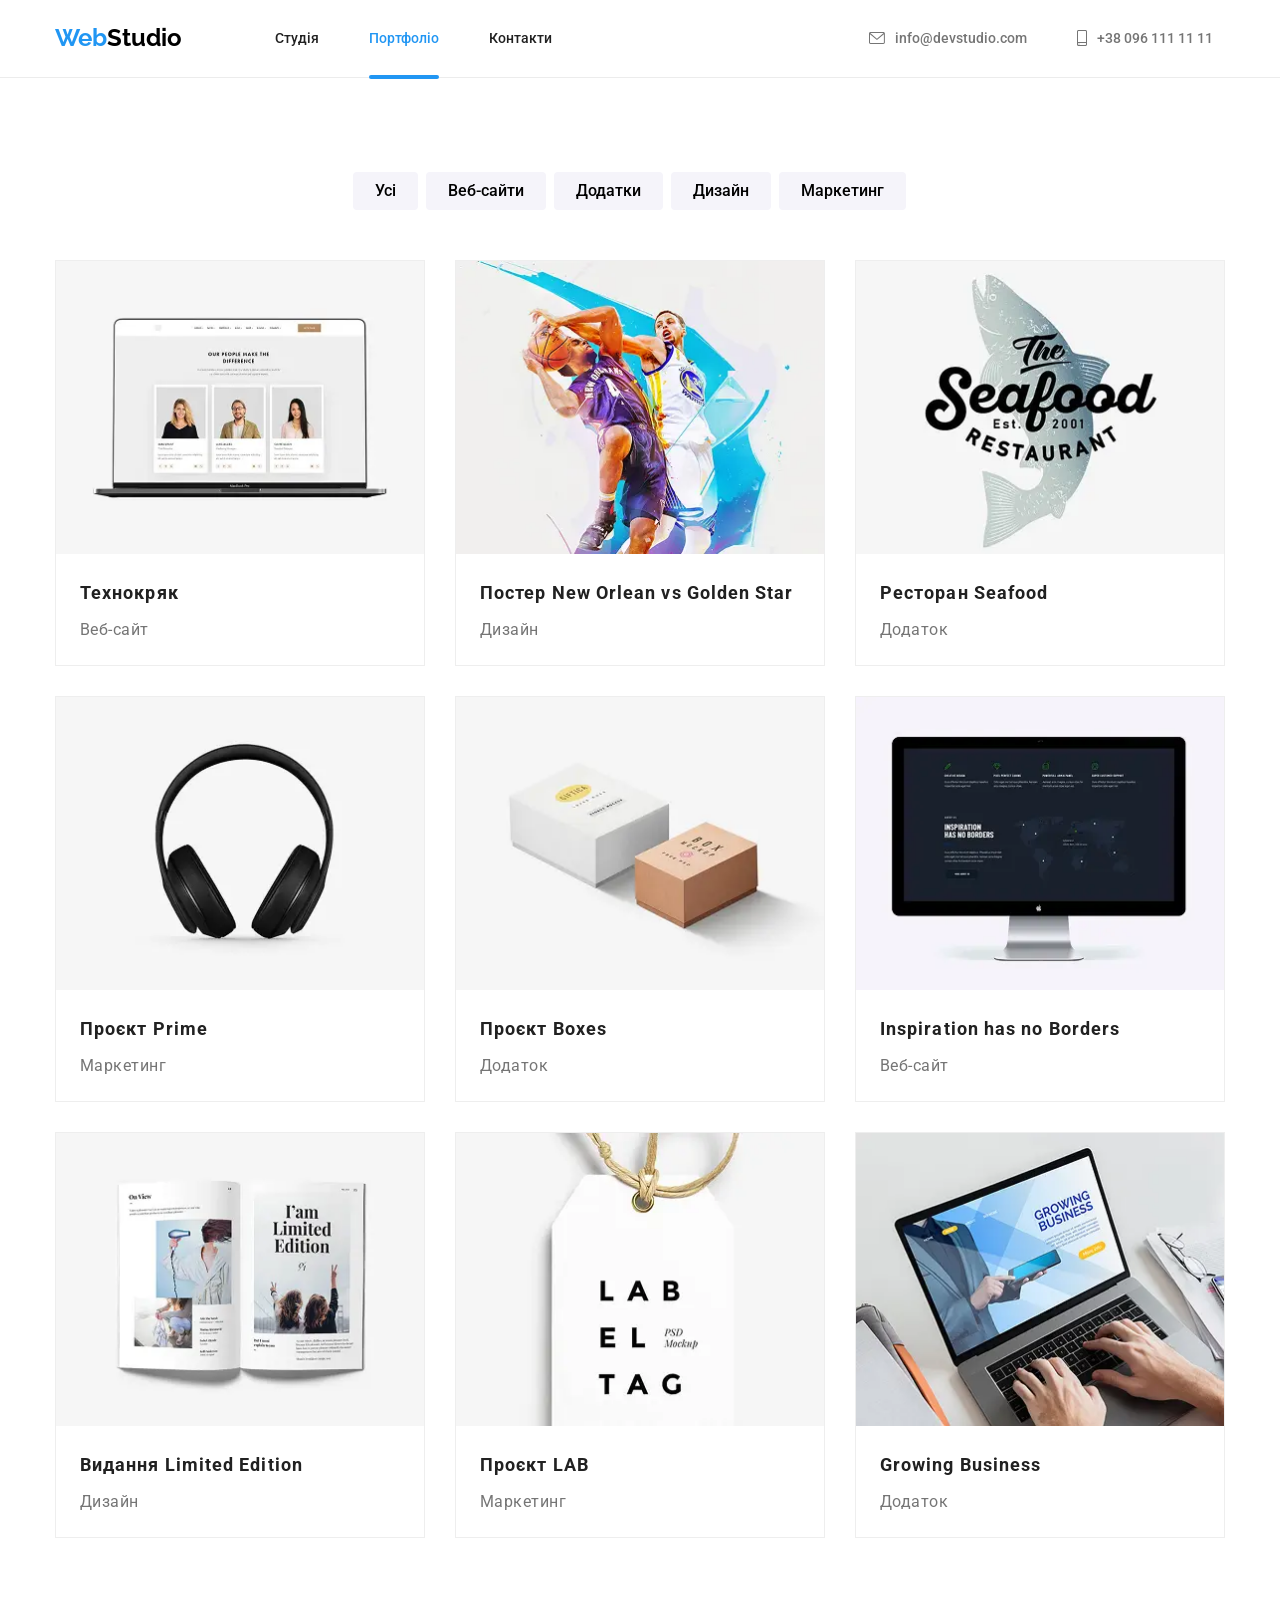
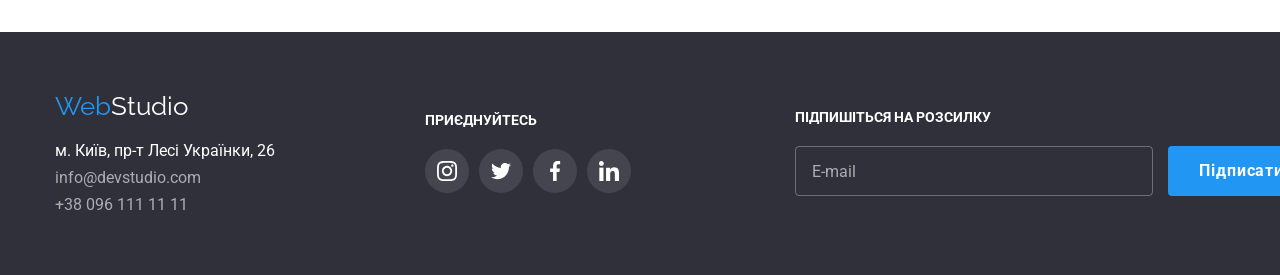
==== commit b4bf09cd: "74" ====
--- a/pages/portfolio.html
+++ b/pages/portfolio.html
@@ -52,7 +52,7 @@
                     <use href="../img/symbol-defs.svg#menu-burger"></use>
                 </svg>
             </button>
-    
+
         </div>
     </header>
 
@@ -72,11 +72,14 @@
                     <li class="portfolio-item">
                         <div class="portfolio-thumb">
                             <picture>
-                                <source srcset="../img/desktop/laptop-desktop@1x.webp 1x, ../img/desktop/laptop-desktop@2x.webp 2x "
-                                    media="(min-width:1200px)">
-                                <source srcset="../img/tablet/laptop-tablet@1x.webp 1x, ../img/tablet/laptop-tablet@2x.webp 2x "
-                                    media="(min-width:768px)">
-                                <source srcset="../img/mobile/laptop-mobile@1x.webp 1x, ../img/mobile/laptop-mobile@2x.webp 2x "
+                                <source
+                                    srcset="../img/desktop/laptop-desktop@1x.webp 1x, ../img/desktop/laptop-desktop@2x.webp 2x "
+                                    media="(min-width:1200px)">
+                                <source
+                                    srcset="../img/tablet/laptop-tablet@1x.webp 1x, ../img/tablet/laptop-tablet@2x.webp 2x "
+                                    media="(min-width:768px)">
+                                <source
+                                    srcset="../img/mobile/laptop-mobile@1x.webp 1x, ../img/mobile/laptop-mobile@2x.webp 2x "
                                     media="(max-width:767px)">
                                 <img src="../img/laptop.webp" alt="Технокряк" width="370">
                             </picture>
@@ -93,11 +96,14 @@
                     <li class="portfolio-item">
                         <div class="portfolio-thumb">
                             <picture>
-                                <source srcset="../img/desktop/basketball-desktop@1x.webp 1x, ../img/desktop/basketball-desktop@2x.webp 2x "
-                                    media="(min-width:1200px)">
-                                <source srcset="../img/tablet/basketball-desktop@1x.webp 1x, ../img/tablet/basketball-tablet@2x.webp 2x "
-                                    media="(min-width:768px)">
-                                <source srcset="../img/mobile/basketball-desktop@1x.webp 1x, ../img/mobile/basketball-mobile@2x.webp 2x "
+                                <source
+                                    srcset="../img/desktop/basketball-desktop@1x.webp 1x, ../img/desktop/basketball-desktop@2x.webp 2x "
+                                    media="(min-width:1200px)">
+                                <source
+                                    srcset="../img/tablet/basketball-tablet@1x.webp 1x, ../img/tablet/basketball-tablet@2x.webp 2x "
+                                    media="(min-width:768px)">
+                                <source
+                                    srcset="../img/mobile/basketball-mobile@1x.webp 1x, ../img/mobile/basketball-mobile@2x.webp 2x "
                                     media="(max-width:767px)">
                                 <img src="../img/basketball.webp" alt="Постер New Orlean vs Golden Star" width="370">
                             </picture>
@@ -114,11 +120,14 @@
                     <li class="portfolio-item">
                         <div class="portfolio-thumb">
                             <picture>
-                                <source srcset="../img/desktop/seafood-desktop@1x.webp 1x, ../img/desktop/seafood-desktop@2x.webp 2x "
-                                    media="(min-width:1200px)">
-                                <source srcset="../img/tablet/seafood-desktop@1x.webp 1x, ../img/tablet/seafood-tablet@2x.webp 2x "
-                                    media="(min-width:768px)">
-                                <source srcset="../img/mobile/seafood-desktop@1x.webp 1x, ../img/mobile/seafood-mobile@2x.webp 2x "
+                                <source
+                                    srcset="../img/desktop/seafood-desktop@1x.webp 1x, ../img/desktop/seafood-desktop@2x.webp 2x "
+                                    media="(min-width:1200px)">
+                                <source
+                                    srcset="../img/tablet/seafood-tablet@1x.webp 1x, ../img/tablet/seafood-tablet@2x.webp 2x "
+                                    media="(min-width:768px)">
+                                <source
+                                    srcset="../img/mobile/seafood-mobile@1x.webp 1x, ../img/mobile/seafood-mobile@2x.webp 2x "
                                     media="(max-width:767px)">
                                 <img src="../img/seafood.webp" alt="Ресторан Seafood" width="370">
                             </picture>
@@ -135,9 +144,15 @@
                     <li class="portfolio-item">
                         <div class="portfolio-thumb">
                             <picture>
-                                <source srcset="../img/desktop/headphones-desktop@1x.webp 1x, ../img/desktop/headphones-desktop@2x.webp 2x " media="(min-width:1200px)">
-                                <source srcset="../img/tablet/headphones-desktop@1x.webp 1x, ../img/tablet/headphones-tablet@2x.webp 2x " media="(min-width:768px)">
-                                <source srcset="../img/mobile/headphones-desktop@1x.webp 1x, ../img/mobile/headphones-mobile@2x.webp 2x " media="(max-width:767px)">
+                                <source
+                                    srcset="../img/desktop/headphones-desktop@1x.webp 1x, ../img/desktop/headphones-desktop@2x.webp 2x "
+                                    media="(min-width:1200px)">
+                                <source
+                                    srcset="../img/tablet/headphones-tablet@1x.webp 1x, ../img/tablet/headphones-tablet@2x.webp 2x "
+                                    media="(min-width:768px)">
+                                <source
+                                    srcset="../img/mobile/headphones-mobile@1x.webp 1x, ../img/mobile/headphones-mobile@2x.webp 2x "
+                                    media="(max-width:767px)">
                                 <img src="../img/headphones.webp" alt="Проєкт Prime" width="370">
                             </picture>
                             <p class="portfolio-overlay">Ресурс пропонує комплексні пропозиції з різним рівнем
@@ -153,9 +168,15 @@
                     <li class="portfolio-item">
                         <div class="portfolio-thumb">
                             <picture>
-                                <source srcset="../img/desktop/boxes-desktop@1x.webp 1x, ../img/desktop/boxes-desktop@2x.webp 2x " media="(min-width:1200px)">
-                                <source srcset="../img/tablet/boxes-desktop@1x.webp 1x, ../img/tablet/boxes-tablet@2x.webp 2x " media="(min-width:768px)">
-                                <source srcset="../img/mobile/boxes-desktop@1x.webp 1x, ../img/mobile/boxes-mobile@2x.webp 2x " media="(max-width:767px)">
+                                <source
+                                    srcset="../img/desktop/boxes-desktop@1x.webp 1x, ../img/desktop/boxes-desktop@2x.webp 2x "
+                                    media="(min-width:1200px)">
+                                <source
+                                    srcset="../img/tablet/boxes-tablet@1x.webp 1x, ../img/tablet/boxes-tablet@2x.webp 2x "
+                                    media="(min-width:768px)">
+                                <source
+                                    srcset="../img/mobile/boxes-mobile@1x.webp 1x, ../img/mobile/boxes-mobile@2x.webp 2x "
+                                    media="(max-width:767px)">
                                 <img src="../img/boxes.webp" alt="Проєкт Boxes" width="370">
                             </picture>
                             <p class="portfolio-overlay">Ресурс пропонує комплексні пропозиції з різним рівнем
@@ -171,9 +192,15 @@
                     <li class="portfolio-item">
                         <div class="portfolio-thumb">
                             <picture>
-                                <source srcset="../img/desktop/monitor-desktop@1x.webp 1x, ../img/desktop/monitor-desktop@2x.webp 2x " media="(min-width:1200px)">
-                                <source srcset="../img/tablet/monitor-desktop@1x.webp 1x, ../img/tablet/monitor-tablet@2x.webp 2x " media="(min-width:768px)">
-                                <source srcset="../img/mobile/monitor-desktop@1x.webp 1x, ../img/mobile/monitor-mobile@2x.webp 2x " media="(max-width:767px)">
+                                <source
+                                    srcset="../img/desktop/monitor-desktop@1x.webp 1x, ../img/desktop/monitor-desktop@2x.webp 2x "
+                                    media="(min-width:1200px)">
+                                <source
+                                    srcset="../img/tablet/monitor-tablet@1x.webp 1x, ../img/tablet/monitor-tablet@2x.webp 2x "
+                                    media="(min-width:768px)">
+                                <source
+                                    srcset="../img/mobile/monitor-mobile@1x.webp 1x, ../img/mobile/monitor-mobile@2x.webp 2x "
+                                    media="(max-width:767px)">
                                 <img src="../img/monitor.webp" alt="Inspiration has no Borders" width="370">
                             </picture>
                             <p class="portfolio-overlay">Ресурс пропонує комплексні пропозиції з різним рівнем
@@ -189,9 +216,15 @@
                     <li class="portfolio-item">
                         <div class="portfolio-thumb">
                             <picture>
-                                <source srcset="../img/desktop/book-desktop@1x.webp 1x, ../img/desktop/book-desktop@2x.webp 2x" media="(min-width:1200px)">
-                                <source srcset="../img/tablet/book-desktop@1x.webp 1x, ../img/tablet/book-tablet@2x.webp 2x" media="(min-width:768px)">
-                                <source srcset="../img/mobile/book-desktop@1x.webp 1x, ../img/mobile/book-mobile@2x.webp 2x" media="(max-width:767px)">
+                                <source
+                                    srcset="../img/desktop/book-desktop@1x.webp 1x, ../img/desktop/book-desktop@2x.webp 2x"
+                                    media="(min-width:1200px)">
+                                <source
+                                    srcset="../img/tablet/book-tablet@1x.webp 1x, ../img/tablet/book-tablet@2x.webp 2x"
+                                    media="(min-width:768px)">
+                                <source
+                                    srcset="../img/mobile/book-mobile@1x.webp 1x, ../img/mobile/book-mobile@2x.webp 2x"
+                                    media="(max-width:767px)">
                                 <img src="../img/book.webp" alt="Видання Limited Edition" width="370">
                             </picture>
                             <p class="portfolio-overlay">Ресурс пропонує комплексні пропозиції з різним рівнем
@@ -207,9 +240,15 @@
                     <li class="portfolio-item">
                         <div class="portfolio-thumb">
                             <picture>
-                                <source srcset="../img/desktop/badge-desktop@1x.webp 1x, ../img/desktop/badge-desktop@2x.webp 2x " media="(min-width:1200px)">
-                                <source srcset="../img/tablet/badge-desktop@1x.webp 1x, ../img/tablet/badge-tablet@2x.webp 2x " media="(min-width:768px)">
-                                <source srcset="../img/mobile/badge-desktop@1x.webp 1x, ../img/mobile/badge-mobile@2x.webp 2x " media="(max-width:767px)">
+                                <source
+                                    srcset="../img/desktop/badge-desktop@1x.webp 1x, ../img/desktop/badge-desktop@2x.webp 2x "
+                                    media="(min-width:1200px)">
+                                <source
+                                    srcset="../img/tablet/badge-tablet@1x.webp 1x, ../img/tablet/badge-tablet@2x.webp 2x "
+                                    media="(min-width:768px)">
+                                <source
+                                    srcset="../img/mobile/badge-mobile@1x.webp 1x, ../img/mobile/badge-mobile@2x.webp 2x "
+                                    media="(max-width:767px)">
                                 <img src="../img/badge.webp" alt="Проєкт LAB" width="370">
                             </picture>
                             <p class="portfolio-overlay">Ресурс пропонує комплексні пропозиції з різним рівнем
@@ -225,9 +264,15 @@
                     <li class="portfolio-item">
                         <div class="portfolio-thumb">
                             <picture>
-                                <source srcset="../img/desktop/business-desktop@1x.webp 1x, ../img/desktop/business-desktop@2x.webp 2x " media="(min-width:1200px)">
-                                <source srcset="../img/tablet/business-desktop@1x.webp 1x, ../img/tablet/business-tablet@2x.webp 2x " media="(min-width:768px)">
-                                <source srcset="../img/mobile/business-desktop@1x.webp 1x, ../img/mobile/business-mobile@2x.webp 2x " media="(max-width:767px)">
+                                <source
+                                    srcset="../img/desktop/business-desktop@1x.webp 1x, ../img/desktop/business-desktop@2x.webp 2x "
+                                    media="(min-width:1200px)">
+                                <source
+                                    srcset="../img/tablet/business-tablet@1x.webp 1x, ../img/tablet/business-tablet@2x.webp 2x "
+                                    media="(min-width:768px)">
+                                <source
+                                    srcset="../img/mobile/business-mobile@1x.webp 1x, ../img/mobile/business-mobile@2x.webp 2x "
+                                    media="(max-width:767px)">
                                 <img src="../img/business.webp" alt="Growing Business" width="370">
                             </picture>
                             <p class="portfolio-overlay">Ресурс пропонує комплексні пропозиції з різним рівнем
@@ -256,7 +301,7 @@
                     </ul>
                 </address>
             </div>
-    
+
             <div class="footer-social">
                 <h2 class="footer-title">ПРИЄДНУЙТЕСЬ</h2>
                 <ul class="footer-social-list">
@@ -290,7 +335,7 @@
                     </li>
                 </ul>
             </div>
-    
+
             <div class="footer-subscribe">
                 <h2 class="footer-title">ПІДПИШІТЬСЯ НА РОЗСИЛКУ</h2>
                 <form class="footer-form">
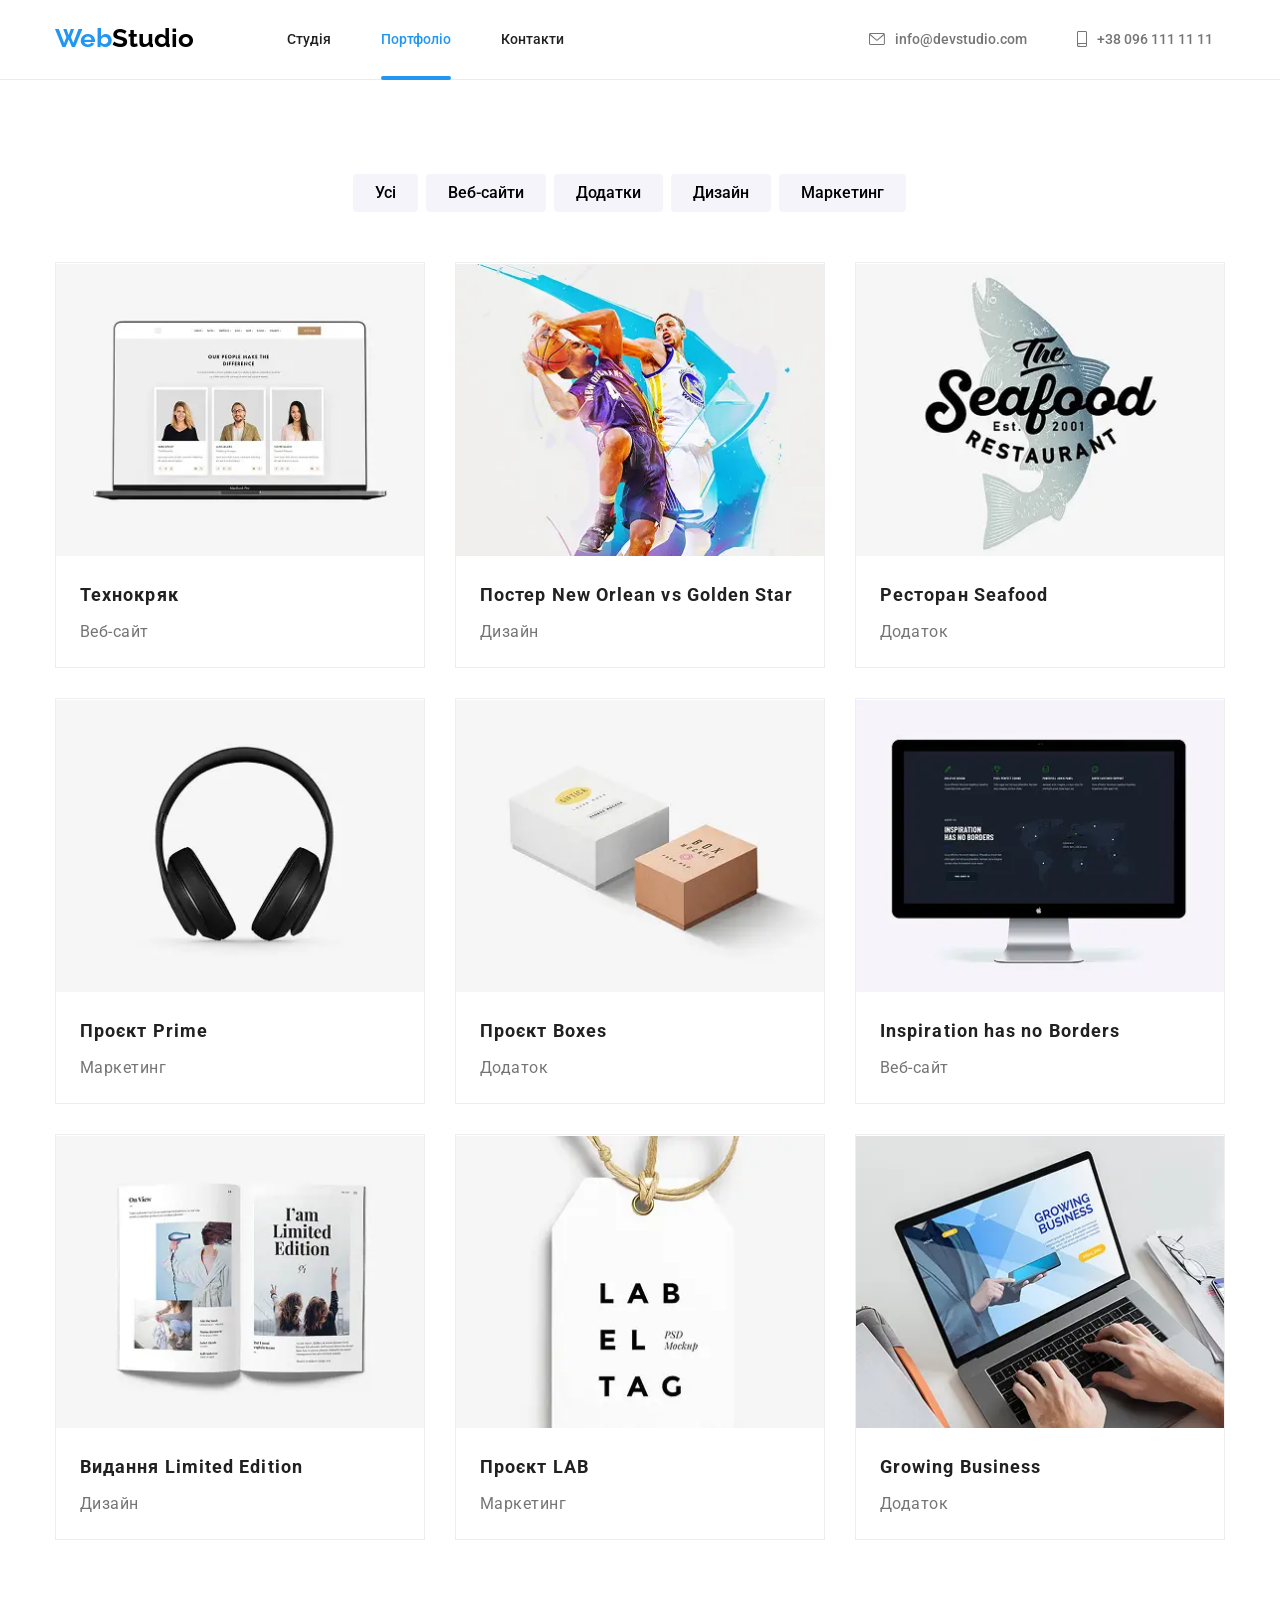
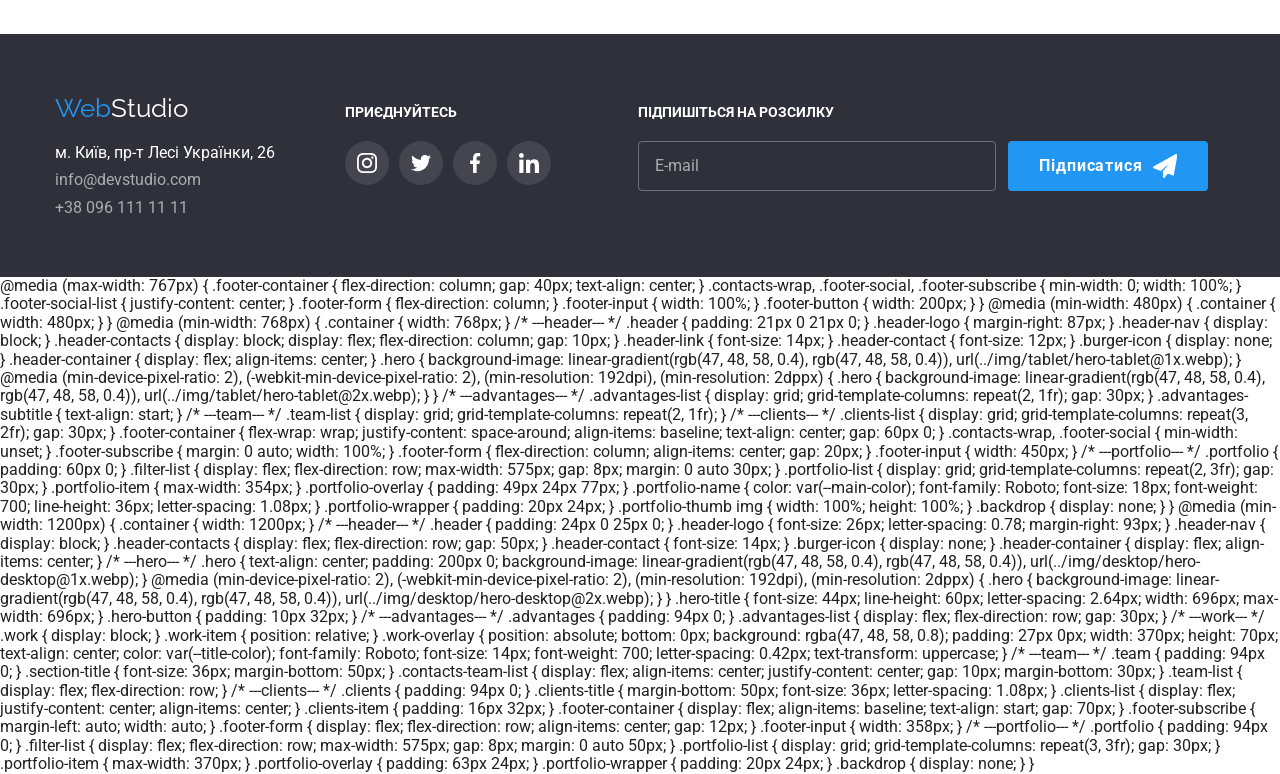
==== commit d37f246a: "75" ====
--- a/pages/portfolio.html
+++ b/pages/portfolio.html
@@ -376,4 +376,366 @@
     <script src="../js/modal.js"></script>
 </body>
 
-</html>+</html>
+@media (max-width: 767px) {
+.footer-container {
+flex-direction: column;
+gap: 40px;
+text-align: center;
+}
+
+.contacts-wrap,
+.footer-social,
+.footer-subscribe {
+min-width: 0;
+width: 100%;
+}
+
+.footer-social-list {
+justify-content: center;
+}
+
+.footer-form {
+flex-direction: column;
+}
+
+.footer-input {
+width: 100%;
+}
+
+.footer-button {
+width: 200px;
+}
+}
+
+@media (min-width: 480px) {
+.container {
+width: 480px;
+}
+}
+
+@media (min-width: 768px) {
+.container {
+width: 768px;
+}
+/* ---header--- */
+.header {
+padding: 21px 0 21px 0;
+}
+.header-logo {
+margin-right: 87px;
+}
+.header-nav {
+display: block;
+}
+.header-contacts {
+display: block;
+display: flex;
+flex-direction: column;
+gap: 10px;
+}
+.header-link {
+font-size: 14px;
+}
+.header-contact {
+font-size: 12px;
+}
+.burger-icon {
+display: none;
+}
+.header-container {
+display: flex;
+align-items: center;
+}
+.hero {
+background-image:
+linear-gradient(rgb(47, 48, 58, 0.4), rgb(47, 48, 58, 0.4)),
+url(../img/tablet/hero-tablet@1x.webp);
+}
+@media (min-device-pixel-ratio: 2),
+(-webkit-min-device-pixel-ratio: 2),
+(min-resolution: 192dpi),
+(min-resolution: 2dppx) {
+.hero {
+background-image:
+linear-gradient(rgb(47, 48, 58, 0.4), rgb(47, 48, 58, 0.4)),
+url(../img/tablet/hero-tablet@2x.webp);
+}
+}
+/* ---advantages--- */
+.advantages-list {
+display: grid;
+grid-template-columns: repeat(2, 1fr);
+gap: 30px;
+}
+.advantages-subtitle {
+text-align: start;
+}
+/* ---team--- */
+.team-list {
+display: grid;
+grid-template-columns: repeat(2, 1fr);
+}
+/* ---clients--- */
+.clients-list {
+display: grid;
+grid-template-columns: repeat(3, 2fr);
+gap: 30px;
+}
+
+.footer-container {
+flex-wrap: wrap;
+justify-content: space-around;
+align-items: baseline;
+text-align: center;
+gap: 60px 0;
+}
+
+.contacts-wrap,
+.footer-social {
+min-width: unset;
+}
+
+.footer-subscribe {
+margin: 0 auto;
+width: 100%;
+}
+
+.footer-form {
+flex-direction: column;
+align-items: center;
+gap: 20px;
+}
+
+.footer-input {
+width: 450px;
+}
+
+/* ---portfolio--- */
+.portfolio {
+padding: 60px 0;
+}
+.filter-list {
+display: flex;
+flex-direction: row;
+max-width: 575px;
+gap: 8px;
+margin: 0 auto 30px;
+}
+.portfolio-list {
+display: grid;
+grid-template-columns: repeat(2, 3fr);
+gap: 30px;
+}
+.portfolio-item {
+max-width: 354px;
+}
+.portfolio-overlay {
+padding: 49px 24px 77px;
+}
+.portfolio-name {
+color: var(--main-color);
+font-family: Roboto;
+font-size: 18px;
+font-weight: 700;
+line-height: 36px;
+letter-spacing: 1.08px;
+}
+.portfolio-wrapper {
+padding: 20px 24px;
+}
+.portfolio-thumb img {
+width: 100%;
+height: 100%;
+}
+
+.backdrop {
+display: none;
+}
+}
+
+@media (min-width: 1200px) {
+.container {
+width: 1200px;
+}
+
+/* ---header--- */
+.header {
+padding: 24px 0 25px 0;
+}
+.header-logo {
+font-size: 26px;
+letter-spacing: 0.78;
+margin-right: 93px;
+}
+.header-nav {
+display: block;
+}
+.header-contacts {
+display: flex;
+flex-direction: row;
+gap: 50px;
+}
+.header-contact {
+font-size: 14px;
+}
+.burger-icon {
+display: none;
+}
+.header-container {
+display: flex;
+align-items: center;
+}
+
+/* ---hero--- */
+.hero {
+text-align: center;
+padding: 200px 0;
+background-image:
+linear-gradient(rgb(47, 48, 58, 0.4), rgb(47, 48, 58, 0.4)),
+url(../img/desktop/hero-desktop@1x.webp);
+}
+@media (min-device-pixel-ratio: 2),
+(-webkit-min-device-pixel-ratio: 2),
+(min-resolution: 192dpi),
+(min-resolution: 2dppx) {
+.hero {
+background-image:
+linear-gradient(rgb(47, 48, 58, 0.4), rgb(47, 48, 58, 0.4)),
+url(../img/desktop/hero-desktop@2x.webp);
+}
+}
+.hero-title {
+font-size: 44px;
+line-height: 60px;
+letter-spacing: 2.64px;
+width: 696px;
+max-width: 696px;
+}
+.hero-button {
+padding: 10px 32px;
+}
+
+/* ---advantages--- */
+.advantages {
+padding: 94px 0;
+}
+.advantages-list {
+display: flex;
+flex-direction: row;
+gap: 30px;
+}
+
+/* ---work--- */
+.work {
+display: block;
+}
+.work-item {
+position: relative;
+}
+.work-overlay {
+position: absolute;
+bottom: 0px;
+background: rgba(47, 48, 58, 0.8);
+padding: 27px 0px;
+width: 370px;
+height: 70px;
+text-align: center;
+color: var(--title-color);
+font-family: Roboto;
+font-size: 14px;
+font-weight: 700;
+letter-spacing: 0.42px;
+text-transform: uppercase;
+}
+
+/* ---team--- */
+.team {
+padding: 94px 0;
+}
+.section-title {
+font-size: 36px;
+margin-bottom: 50px;
+}
+.contacts-team-list {
+display: flex;
+align-items: center;
+justify-content: center;
+gap: 10px;
+margin-bottom: 30px;
+}
+.team-list {
+display: flex;
+flex-direction: row;
+}
+
+/* ---clients--- */
+.clients {
+padding: 94px 0;
+}
+.clients-title {
+margin-bottom: 50px;
+font-size: 36px;
+letter-spacing: 1.08px;
+}
+.clients-list {
+display: flex;
+justify-content: center;
+align-items: center;
+}
+.clients-item {
+padding: 16px 32px;
+}
+
+.footer-container {
+display: flex;
+align-items: baseline;
+text-align: start;
+gap: 70px;
+}
+
+.footer-subscribe {
+margin-left: auto;
+width: auto;
+}
+
+.footer-form {
+display: flex;
+flex-direction: row;
+align-items: center;
+gap: 12px;
+}
+
+.footer-input {
+width: 358px;
+}
+
+/* ---portfolio--- */
+.portfolio {
+padding: 94px 0;
+}
+.filter-list {
+display: flex;
+flex-direction: row;
+max-width: 575px;
+gap: 8px;
+margin: 0 auto 50px;
+}
+.portfolio-list {
+display: grid;
+grid-template-columns: repeat(3, 3fr);
+gap: 30px;
+}
+.portfolio-item {
+max-width: 370px;
+}
+.portfolio-overlay {
+padding: 63px 24px;
+}
+.portfolio-wrapper {
+padding: 20px 24px;
+}
+.backdrop {
+display: none;
+}
+}
--- a/css/style.css
+++ b/css/style.css
@@ -19,6 +19,30 @@
 body {
   font-family: "Roboto", sans-serif;
   color: var(--main-color);
+}
+
+svg {
+  transition: fill var(--anim-duration) var(--anim-timing), stroke var(--anim-duration) var(--anim-timing);
+}
+
+.header-contact,
+.team-contacts,
+.client-link,
+.footer-social-link,
+.footer-button {
+  transition: color var(--anim-duration) var(--anim-timing),
+              background-color var(--anim-duration) var(--anim-timing),
+              border-color var(--anim-duration) var(--anim-timing);
+}
+
+.team-contacts:hover .team-icons,
+.team-contacts:focus .team-icons {
+  fill: var(--title-color);
+}
+
+.client-link:hover .client-icon,
+.client-link:focus .client-icon {
+  fill: var(--accient-color);
 }
 
 .container {
@@ -776,286 +800,327 @@
 }
 
 @media (min-width: 768px) {
-  .container {
-    width: 768px;
-  }
-  /* ---header--- */
-  .header {
-    padding: 21px 0 21px 0;
-  }
-  .header-logo {
-    margin-right: 87px;
-  }
-  .header-nav {
-    display: block;
-  }
-  .header-contacts {
-    display: block;
-    display: flex;
-    flex-direction: column;
-    gap: 10px;
-  }
-  .header-link {
-    font-size: 14px;
-  }
-  .header-contact {
-    font-size: 12px;
-  }
-  .burger-icon {
-    display: none;
-  }
-  .header-container {
-    display: flex;
-    align-items: center;
-  }
-  .hero {
-    background-image: linear-gradient(rgb(47, 48, 58, 0.4), rgb(47, 48, 58, 0.4)), url(../img/tablet/hero-tablet@1x.webp);
-  }
-  @media (min-device-pixel-ratio: 2),
-       (-webkit-min-device-pixel-ratio: 2),
-       (min-resolution: 192dpi),
-       (min-resolution: 2dppx) {
-  .hero {
-    background-image: linear-gradient(rgb(47, 48, 58, 0.4), rgb(47, 48, 58, 0.4)), url(../img/tablet/hero-tablet@2x.webp);
-  }
-}
-  /* ---advantages--- */
-  .advantages-list {
-    display: grid;
-    grid-template-columns: repeat(2, 1fr);
-    gap: 30px;
-  }
-  .advantages-subtitle {
-    text-align: start;
-  }
-  /* ---team--- */
-  .team-list {
-    display: grid;
-    grid-template-columns: repeat(2, 1fr);
-  }
-  /* ---clients--- */
-  .clients-list {
-    display: grid;
-    grid-template-columns: repeat(3, 2fr);
-    gap: 30px;
-  }
-  /* ---portfolio--- */
-  .portfolio {
-    padding: 60px 0;
-  }
-  .filter-list {
-    display: flex;
-    flex-direction: row;
-    max-width: 575px;
-    gap: 8px;
-    margin: 0 auto 30px;
-  }
-  .portfolio-list {
-    display: grid;
-    grid-template-columns: repeat(2, 3fr);
-    gap: 30px;
-  }
-  .portfolio-item {
-    max-width: 354px;
-  }
-  .portfolio-overlay {
-    padding: 49px 24px 77px;
-  }
-  .portfolio-name {
-    color: var(--main-color);
-    font-family: Roboto;
-    font-size: 18px;
-    font-weight: 700;
-    line-height: 36px;
-    letter-spacing: 1.08px;
-  }
-  .portfolio-wrapper {
-    padding: 20px 24px;
-  }
-  .portfolio-thumb img {
-    width: 100%;
-    height: 100%;
-  }
-
-  .backdrop {
-    display: none;
-  }
+.container {
+width: 768px;
+}
+/* ---header--- */
+.header {
+padding: 21px 0 21px 0;
+}
+.header-logo {
+margin-right: 87px;
+}
+.header-nav {
+display: block;
+}
+.header-contacts {
+display: block;
+display: flex;
+flex-direction: column;
+gap: 10px;
+}
+.header-link {
+font-size: 14px;
+}
+.header-contact {
+font-size: 12px;
+}
+.burger-icon {
+display: none;
+}
+.header-container {
+display: flex;
+align-items: center;
+}
+.hero {
+background-image:
+linear-gradient(rgb(47, 48, 58, 0.4), rgb(47, 48, 58, 0.4)),
+url(../img/tablet/hero-tablet@1x.webp);
+}
+@media (min-device-pixel-ratio: 2),
+(-webkit-min-device-pixel-ratio: 2),
+(min-resolution: 192dpi),
+(min-resolution: 2dppx) {
+.hero {
+background-image:
+linear-gradient(rgb(47, 48, 58, 0.4), rgb(47, 48, 58, 0.4)),
+url(../img/tablet/hero-tablet@2x.webp);
+}
+}
+/* ---advantages--- */
+.advantages-list {
+display: grid;
+grid-template-columns: repeat(2, 1fr);
+gap: 30px;
+}
+.advantages-subtitle {
+text-align: start;
+}
+/* ---team--- */
+.team-list {
+display: grid;
+grid-template-columns: repeat(2, 1fr);
+}
+/* ---clients--- */
+.clients-list {
+display: grid;
+grid-template-columns: repeat(3, 2fr);
+gap: 30px;
+}
+
+.footer-container {
+flex-wrap: wrap;
+justify-content: space-around;
+align-items: baseline;
+text-align: center;
+gap: 60px 0;
+}
+
+.contacts-wrap,
+.footer-social {
+min-width: unset;
+}
+
+.footer-subscribe {
+margin: 0 auto;
+width: 100%;
+}
+
+.footer-form {
+flex-direction: column;
+align-items: center;
+gap: 20px;
+}
+
+.footer-input {
+width: 450px;
+}
+
+/* ---portfolio--- */
+.portfolio {
+padding: 60px 0;
+}
+.filter-list {
+display: flex;
+flex-direction: row;
+max-width: 575px;
+gap: 8px;
+margin: 0 auto 30px;
+}
+.portfolio-list {
+display: grid;
+grid-template-columns: repeat(2, 3fr);
+gap: 30px;
+}
+.portfolio-item {
+max-width: 354px;
+}
+.portfolio-overlay {
+padding: 49px 24px 77px;
+}
+.portfolio-name {
+color: var(--main-color);
+font-family: Roboto;
+font-size: 18px;
+font-weight: 700;
+line-height: 36px;
+letter-spacing: 1.08px;
+}
+.portfolio-wrapper {
+padding: 20px 24px;
+}
+.portfolio-thumb img {
+width: 100%;
+height: 100%;
+}
+
+.backdrop {
+display: none;
+}
 }
 
 @media (min-width: 1200px) {
-  .container {
-    width: 1200px;
-  }
-  /* ---header--- */
-  .header {
-    padding: 24px 0 25px 0;
-  }
-  .header-logo {
-    font-size: 26;
-    letter-spacing: 0.78;
-    margin-right: 93px;
-  }
-  .header-nav {
-    display: block;
-  }
-  .header-contacts {
-    display: block;
-    display: flex;
-    flex-direction: row;
-    gap: 50px;
-  }
-  .header-contact {
-    font-size: 14px;
-  }
-  .burger-icon {
-    display: none;
-  }
-  .header-container {
-    display: flex;
-    align-items: center;
-  }
-  /* ---hero--- */
-  .hero {
-    text-align: center;
-    padding: 200px 0;
-    background-image: linear-gradient(rgb(47, 48, 58, 0.4), rgb(47, 48, 58, 0.4)), url(../img/desktop/hero-desktop@1x.webp);
-    
-  }
-  @media (min-device-pixel-ratio: 2),
-       (-webkit-min-device-pixel-ratio: 2),
-       (min-resolution: 192dpi),
-       (min-resolution: 2dppx) {
-  .hero {
-    background-image: linear-gradient(rgb(47, 48, 58, 0.4), rgb(47, 48, 58, 0.4)), url(../img/desktop/hero-desktop@2x.webp);
-  }
-}
-  .hero-title {
-    font-size: 44px;
-    line-height: 60px;
-    letter-spacing: 2.64px;
-    width: 696px;
-    max-width: 696px;
-  }
-  .hero-button {
-    padding: 10px 32px;
-  }
-  /* ---advantages--- */
-  .advantages {
-    padding: 94px 0;
-  }
-  .advantages-list {
-    display: flex;
-    flex-direction: row;
-    gap: 30px;
-  }
-  /* ---work--- */
-  .work {
-    display: block;
-  }
-  .work-item {
-    position: relative;
-  }
-  .work-overlay {
-    position: absolute;
-    bottom: 0px;
-    background: rgba(47, 48, 58, 0.8);
-    padding: 27px 0px;
-    width: 370px;
-    height: 70px;
-    text-align: center;
-    color: var(--title-color);
-    font-family: Roboto;
-    font-size: 14px;
-    font-weight: 700;
-    letter-spacing: 0.42px;
-    text-transform: uppercase;
-  }
-  /* ---team--- */
-  .team {
-    padding: 94px 0;
-  }
-  .section-title {
-    font-size: 36px;
-    margin-bottom: 50px;
-  }
-  .contacts-team-list {
-    display: flex;
-    align-items: center;
-    justify-content: center;
-    gap: 10px;
-    margin-bottom: 30px;
-  }
-  .team-list {
-    display: flex;
-    flex-direction: row;
-  }
-  /* ---clients--- */
-  .clients {
-    padding: 94px 0;
-  }
-  .clients-title {
-    margin-bottom: 50px;
-    font-size: 36px;
-    letter-spacing: 1.08px;
-  }
-  .clients-list {
-    display: flex;
-    justify-content: center;
-    align-items: center;
-  }
-  .clients-item {
-    padding: 16px 32px;
-  }
-  /* ---footer--- */
-  .footer-container {
-    display: flex;
-    align-items: center;
-    text-align: start;
-    gap: 70px;
-  }
-
-  .contacts-wrap {
-    min-width: 300px;
-  }
-
-  .footer-social {
-    min-width: 300px;
-  }
-
-  .footer-subscribe {
-    margin-left: auto;
-  }
-  /* ---portfolio--- */
-  .portfolio {
-    padding: 94px 0;
-  }
-
-  .filter-list {
-    display: flex;
-    flex-direction: row;
-    max-width: 575px;
-    gap: 8px;
-    margin: 0 auto 50px;
-  }
-  .portfolio-list {
-    display: grid;
-    grid-template-columns: repeat(3, 3fr);
-    gap: 30px;
-  }
-
-  .portfolio-item {
-    max-width: 370px;
-  }
-
-  .portfolio-overlay {
-    padding: 63px 24px;
-  }
-
-  .portfolio-wrapper {
-    padding: 20px 24px;
-  }
-
-  .backdrop {
-    display: none;
-  }
-}
+.container {
+width: 1200px;
+}
+
+/* ---header--- */
+.header {
+padding: 24px 0 25px 0;
+}
+.header-logo {
+font-size: 26px;
+letter-spacing: 0.78;
+margin-right: 93px;
+}
+.header-nav {
+display: block;
+}
+.header-contacts {
+display: flex;
+flex-direction: row;
+gap: 50px;
+}
+.header-contact {
+font-size: 14px;
+}
+.burger-icon {
+display: none;
+}
+.header-container {
+display: flex;
+align-items: center;
+}
+
+/* ---hero--- */
+.hero {
+text-align: center;
+padding: 200px 0;
+background-image:
+linear-gradient(rgb(47, 48, 58, 0.4), rgb(47, 48, 58, 0.4)),
+url(../img/desktop/hero-desktop@1x.webp);
+}
+@media (min-device-pixel-ratio: 2),
+(-webkit-min-device-pixel-ratio: 2),
+(min-resolution: 192dpi),
+(min-resolution: 2dppx) {
+.hero {
+background-image:
+linear-gradient(rgb(47, 48, 58, 0.4), rgb(47, 48, 58, 0.4)),
+url(../img/desktop/hero-desktop@2x.webp);
+}
+}
+.hero-title {
+font-size: 44px;
+line-height: 60px;
+letter-spacing: 2.64px;
+width: 696px;
+max-width: 696px;
+}
+.hero-button {
+padding: 10px 32px;
+}
+
+/* ---advantages--- */
+.advantages {
+padding: 94px 0;
+}
+.advantages-list {
+display: flex;
+flex-direction: row;
+gap: 30px;
+}
+
+/* ---work--- */
+.work {
+display: block;
+}
+.work-item {
+position: relative;
+}
+.work-overlay {
+position: absolute;
+bottom: 0px;
+background: rgba(47, 48, 58, 0.8);
+padding: 27px 0px;
+width: 370px;
+height: 70px;
+text-align: center;
+color: var(--title-color);
+font-family: Roboto;
+font-size: 14px;
+font-weight: 700;
+letter-spacing: 0.42px;
+text-transform: uppercase;
+}
+
+/* ---team--- */
+.team {
+padding: 94px 0;
+}
+.section-title {
+font-size: 36px;
+margin-bottom: 50px;
+}
+.contacts-team-list {
+display: flex;
+align-items: center;
+justify-content: center;
+gap: 10px;
+margin-bottom: 30px;
+}
+.team-list {
+display: flex;
+flex-direction: row;
+}
+
+/* ---clients--- */
+.clients {
+padding: 94px 0;
+}
+.clients-title {
+margin-bottom: 50px;
+font-size: 36px;
+letter-spacing: 1.08px;
+}
+.clients-list {
+display: flex;
+justify-content: center;
+align-items: center;
+}
+.clients-item {
+padding: 16px 32px;
+}
+
+.footer-container {
+display: flex;
+align-items: baseline;
+text-align: start;
+gap: 70px;
+}
+
+.footer-subscribe {
+margin-left: auto;
+width: auto;
+}
+
+.footer-form {
+display: flex;
+flex-direction: row;
+align-items: center;
+gap: 12px;
+}
+
+.footer-input {
+width: 358px;
+}
+
+/* ---portfolio--- */
+.portfolio {
+padding: 94px 0;
+}
+.filter-list {
+display: flex;
+flex-direction: row;
+max-width: 575px;
+gap: 8px;
+margin: 0 auto 50px;
+}
+.portfolio-list {
+display: grid;
+grid-template-columns: repeat(3, 3fr);
+gap: 30px;
+}
+.portfolio-item {
+max-width: 370px;
+}
+.portfolio-overlay {
+padding: 63px 24px;
+}
+.portfolio-wrapper {
+padding: 20px 24px;
+}
+.backdrop {
+display: none;
+}
+}
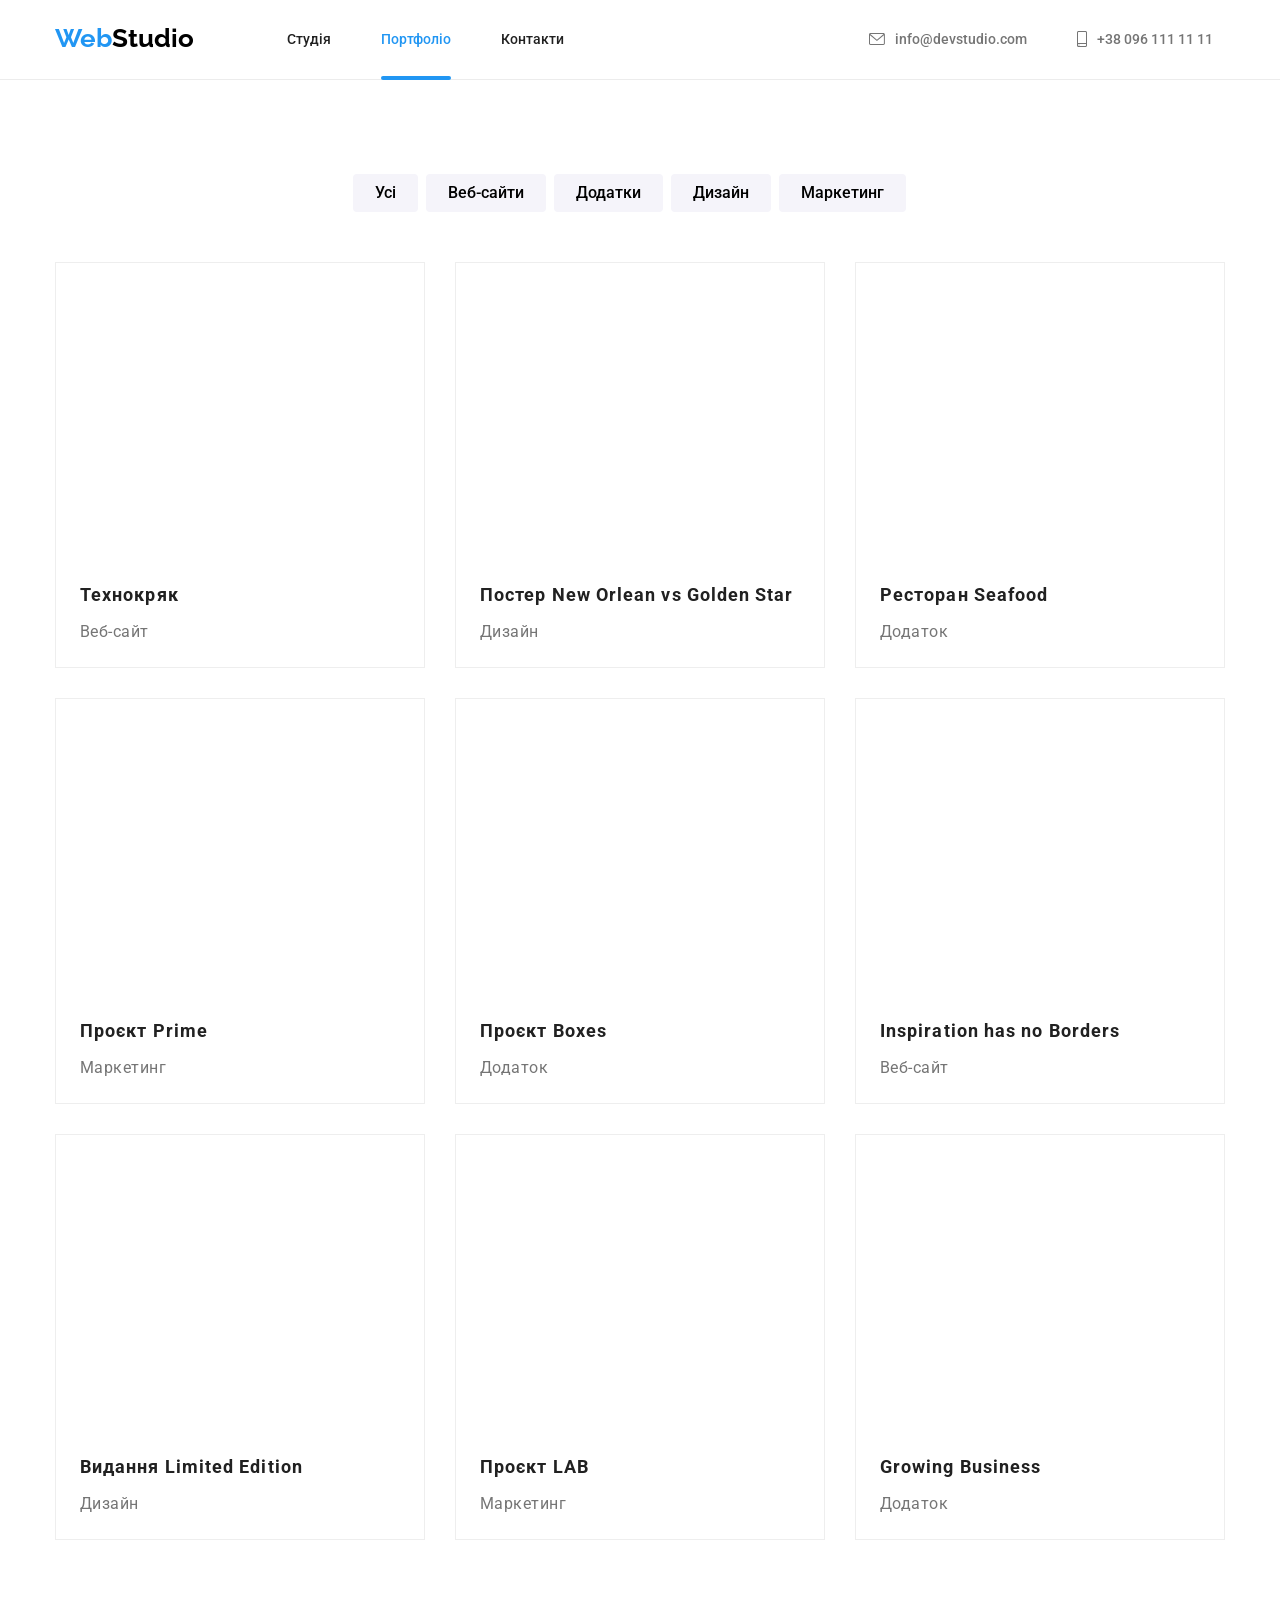
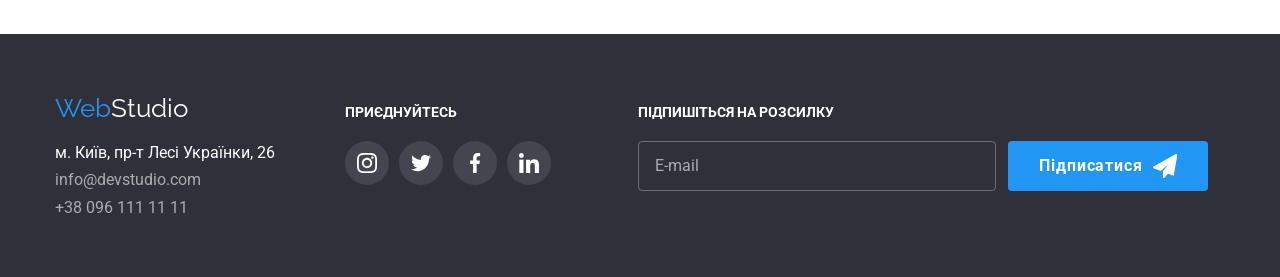
==== commit d8186960: "76" ====
--- a/pages/portfolio.html
+++ b/pages/portfolio.html
@@ -377,365 +377,3 @@
 </body>
 
 </html>
-@media (max-width: 767px) {
-.footer-container {
-flex-direction: column;
-gap: 40px;
-text-align: center;
-}
-
-.contacts-wrap,
-.footer-social,
-.footer-subscribe {
-min-width: 0;
-width: 100%;
-}
-
-.footer-social-list {
-justify-content: center;
-}
-
-.footer-form {
-flex-direction: column;
-}
-
-.footer-input {
-width: 100%;
-}
-
-.footer-button {
-width: 200px;
-}
-}
-
-@media (min-width: 480px) {
-.container {
-width: 480px;
-}
-}
-
-@media (min-width: 768px) {
-.container {
-width: 768px;
-}
-/* ---header--- */
-.header {
-padding: 21px 0 21px 0;
-}
-.header-logo {
-margin-right: 87px;
-}
-.header-nav {
-display: block;
-}
-.header-contacts {
-display: block;
-display: flex;
-flex-direction: column;
-gap: 10px;
-}
-.header-link {
-font-size: 14px;
-}
-.header-contact {
-font-size: 12px;
-}
-.burger-icon {
-display: none;
-}
-.header-container {
-display: flex;
-align-items: center;
-}
-.hero {
-background-image:
-linear-gradient(rgb(47, 48, 58, 0.4), rgb(47, 48, 58, 0.4)),
-url(../img/tablet/hero-tablet@1x.webp);
-}
-@media (min-device-pixel-ratio: 2),
-(-webkit-min-device-pixel-ratio: 2),
-(min-resolution: 192dpi),
-(min-resolution: 2dppx) {
-.hero {
-background-image:
-linear-gradient(rgb(47, 48, 58, 0.4), rgb(47, 48, 58, 0.4)),
-url(../img/tablet/hero-tablet@2x.webp);
-}
-}
-/* ---advantages--- */
-.advantages-list {
-display: grid;
-grid-template-columns: repeat(2, 1fr);
-gap: 30px;
-}
-.advantages-subtitle {
-text-align: start;
-}
-/* ---team--- */
-.team-list {
-display: grid;
-grid-template-columns: repeat(2, 1fr);
-}
-/* ---clients--- */
-.clients-list {
-display: grid;
-grid-template-columns: repeat(3, 2fr);
-gap: 30px;
-}
-
-.footer-container {
-flex-wrap: wrap;
-justify-content: space-around;
-align-items: baseline;
-text-align: center;
-gap: 60px 0;
-}
-
-.contacts-wrap,
-.footer-social {
-min-width: unset;
-}
-
-.footer-subscribe {
-margin: 0 auto;
-width: 100%;
-}
-
-.footer-form {
-flex-direction: column;
-align-items: center;
-gap: 20px;
-}
-
-.footer-input {
-width: 450px;
-}
-
-/* ---portfolio--- */
-.portfolio {
-padding: 60px 0;
-}
-.filter-list {
-display: flex;
-flex-direction: row;
-max-width: 575px;
-gap: 8px;
-margin: 0 auto 30px;
-}
-.portfolio-list {
-display: grid;
-grid-template-columns: repeat(2, 3fr);
-gap: 30px;
-}
-.portfolio-item {
-max-width: 354px;
-}
-.portfolio-overlay {
-padding: 49px 24px 77px;
-}
-.portfolio-name {
-color: var(--main-color);
-font-family: Roboto;
-font-size: 18px;
-font-weight: 700;
-line-height: 36px;
-letter-spacing: 1.08px;
-}
-.portfolio-wrapper {
-padding: 20px 24px;
-}
-.portfolio-thumb img {
-width: 100%;
-height: 100%;
-}
-
-.backdrop {
-display: none;
-}
-}
-
-@media (min-width: 1200px) {
-.container {
-width: 1200px;
-}
-
-/* ---header--- */
-.header {
-padding: 24px 0 25px 0;
-}
-.header-logo {
-font-size: 26px;
-letter-spacing: 0.78;
-margin-right: 93px;
-}
-.header-nav {
-display: block;
-}
-.header-contacts {
-display: flex;
-flex-direction: row;
-gap: 50px;
-}
-.header-contact {
-font-size: 14px;
-}
-.burger-icon {
-display: none;
-}
-.header-container {
-display: flex;
-align-items: center;
-}
-
-/* ---hero--- */
-.hero {
-text-align: center;
-padding: 200px 0;
-background-image:
-linear-gradient(rgb(47, 48, 58, 0.4), rgb(47, 48, 58, 0.4)),
-url(../img/desktop/hero-desktop@1x.webp);
-}
-@media (min-device-pixel-ratio: 2),
-(-webkit-min-device-pixel-ratio: 2),
-(min-resolution: 192dpi),
-(min-resolution: 2dppx) {
-.hero {
-background-image:
-linear-gradient(rgb(47, 48, 58, 0.4), rgb(47, 48, 58, 0.4)),
-url(../img/desktop/hero-desktop@2x.webp);
-}
-}
-.hero-title {
-font-size: 44px;
-line-height: 60px;
-letter-spacing: 2.64px;
-width: 696px;
-max-width: 696px;
-}
-.hero-button {
-padding: 10px 32px;
-}
-
-/* ---advantages--- */
-.advantages {
-padding: 94px 0;
-}
-.advantages-list {
-display: flex;
-flex-direction: row;
-gap: 30px;
-}
-
-/* ---work--- */
-.work {
-display: block;
-}
-.work-item {
-position: relative;
-}
-.work-overlay {
-position: absolute;
-bottom: 0px;
-background: rgba(47, 48, 58, 0.8);
-padding: 27px 0px;
-width: 370px;
-height: 70px;
-text-align: center;
-color: var(--title-color);
-font-family: Roboto;
-font-size: 14px;
-font-weight: 700;
-letter-spacing: 0.42px;
-text-transform: uppercase;
-}
-
-/* ---team--- */
-.team {
-padding: 94px 0;
-}
-.section-title {
-font-size: 36px;
-margin-bottom: 50px;
-}
-.contacts-team-list {
-display: flex;
-align-items: center;
-justify-content: center;
-gap: 10px;
-margin-bottom: 30px;
-}
-.team-list {
-display: flex;
-flex-direction: row;
-}
-
-/* ---clients--- */
-.clients {
-padding: 94px 0;
-}
-.clients-title {
-margin-bottom: 50px;
-font-size: 36px;
-letter-spacing: 1.08px;
-}
-.clients-list {
-display: flex;
-justify-content: center;
-align-items: center;
-}
-.clients-item {
-padding: 16px 32px;
-}
-
-.footer-container {
-display: flex;
-align-items: baseline;
-text-align: start;
-gap: 70px;
-}
-
-.footer-subscribe {
-margin-left: auto;
-width: auto;
-}
-
-.footer-form {
-display: flex;
-flex-direction: row;
-align-items: center;
-gap: 12px;
-}
-
-.footer-input {
-width: 358px;
-}
-
-/* ---portfolio--- */
-.portfolio {
-padding: 94px 0;
-}
-.filter-list {
-display: flex;
-flex-direction: row;
-max-width: 575px;
-gap: 8px;
-margin: 0 auto 50px;
-}
-.portfolio-list {
-display: grid;
-grid-template-columns: repeat(3, 3fr);
-gap: 30px;
-}
-.portfolio-item {
-max-width: 370px;
-}
-.portfolio-overlay {
-padding: 63px 24px;
-}
-.portfolio-wrapper {
-padding: 20px 24px;
-}
-.backdrop {
-display: none;
-}
-}
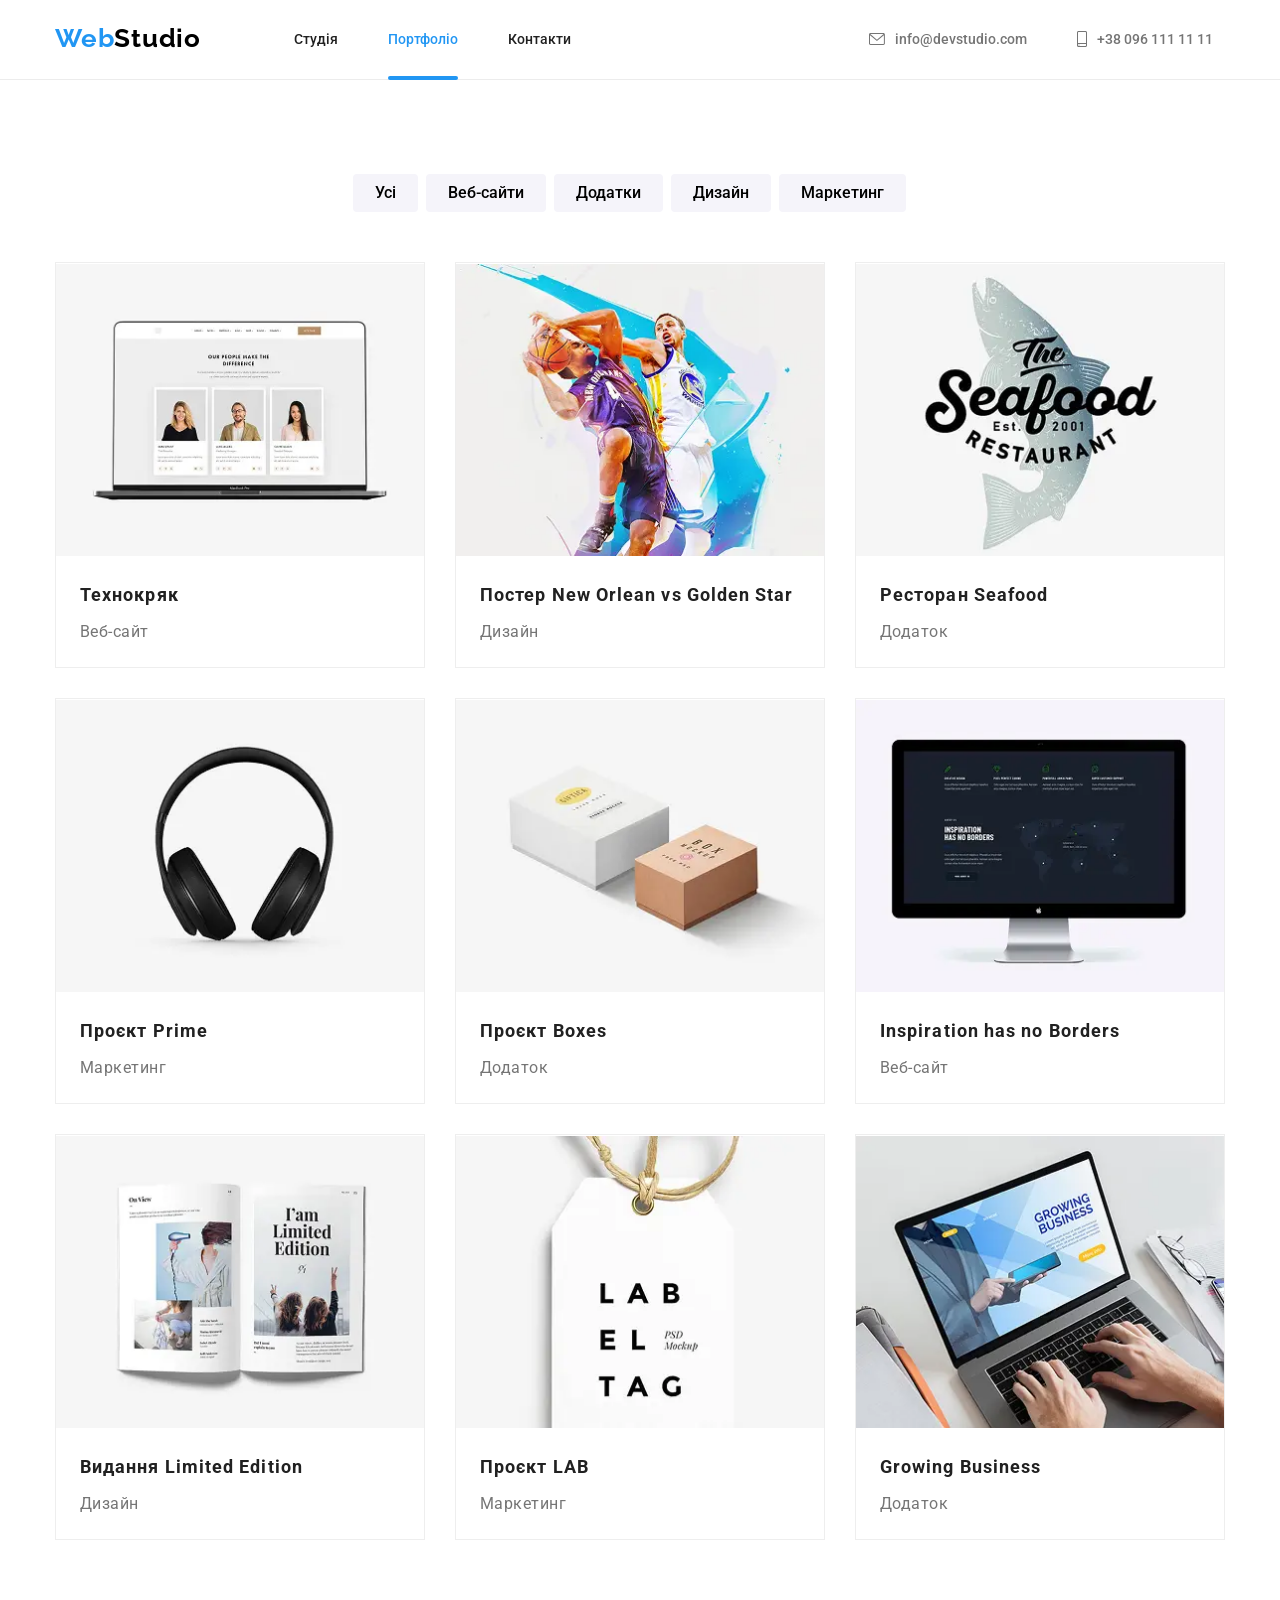
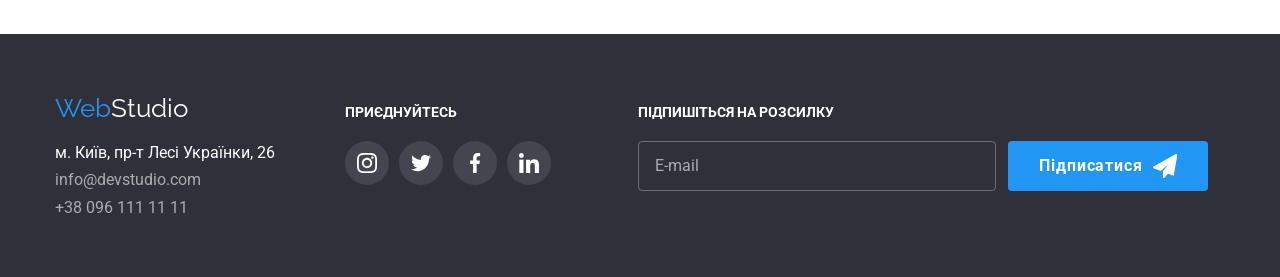
==== commit a6a3ec0d: "79" ====
--- a/pages/portfolio.html
+++ b/pages/portfolio.html
@@ -13,42 +13,41 @@
     <link rel="stylesheet" href="https://cdnjs.cloudflare.com/ajax/libs/modern-normalize/3.0.1/modern-normalize.min.css"
         integrity="sha512-q6WgHqiHlKyOqslT/lgBgodhd03Wp4BEqKeW6nNtlOY4quzyG3VoQKFrieaCeSnuVseNKRGpGeDU3qPmabCANg=="
         crossorigin="anonymous" referrerpolicy="no-referrer" />
-    <link rel="stylesheet" href="../css/reset.css">
-    <link rel="stylesheet" href="../css/style.css">
+    <link rel="stylesheet" href="../style/main.min.css">
 </head>
 
 <body>
 
     <header class="header">
-        <div class="container header-container">
-            <a href="../index.html" class="header-logo"><span class="header-span">Web</span>Studio</a>
-            <nav class="header-nav">
-                <ul class="header-list">
-                    <li><a href="../index.html" class="header-link">Студія</a></li>
-                    <li><a href="../pages/portfolio.html" class="header-link current">Портфоліо</a></li>
-                    <li><a href="#" class="header-link">Контакти</a></li>
+        <div class="container header_container">
+            <a href="../index.html" class="header_logo"><span class="header_span">Web</span>Studio</a>
+            <nav class="header_nav">
+                <ul class="header_list">
+                    <li><a href="../index.html" class="header_link">Студія</a></li>
+                    <li><a href="../pages/portfolio.html" class="header_link current">Портфоліо</a></li>
+                    <li><a href="#" class="header_link">Контакти</a></li>
                 </ul>
             </nav>
-            <ul class="header-contacts">
+            <ul class="header_contacts">
                 <li>
-                    <a href="mailto:info@devstudio.com" class="header-contact">
-                        <svg class="header-icons" aria-label="Envelope">
+                    <a href="mailto:info@devstudio.com" class="header_contact">
+                        <svg class="header_icons" aria-label="Envelope">
                             <use href="../img/symbol-defs.svg#envelope"></use>
                         </svg>
                         info@devstudio.com
                     </a>
                 </li>
                 <li>
-                    <a href="tel:+380961111111" class="header-contact">
-                        <svg class="header-icons" aria-label="Smartphone">
+                    <a href="tel:+380961111111" class="header_contact">
+                        <svg class="header_icons" aria-label="Smartphone">
                             <use href="../img/symbol-defs.svg#smartphone"></use>
                         </svg>
                         +38 096 111 11 11
                     </a>
                 </li>
             </ul>
-            <button class="open-modal" type="button" data-modal-open>
-                <svg class="burger-icon" aria-label="Menu">
+            <button class="open_modal" type="button" data-modal-open>
+                <svg class="burger_icon" aria-label="Menu">
                     <use href="../img/symbol-defs.svg#menu-burger"></use>
                 </svg>
             </button>
@@ -60,17 +59,17 @@
         <section class="portfolio">
             <div class="container">
                 <h1 hidden>Портфоліо</h1>
-                <ul class="filter-list">
-                    <li><button class="filter-btn" type="button">Усі</button></li>
-                    <li><button class="filter-btn" type="button">Веб-сайти</button></li>
-                    <li><button class="filter-btn" type="button">Додатки</button></li>
-                    <li><button class="filter-btn" type="button">Дизайн</button></li>
-                    <li><button class="filter-btn" type="button">Маркетинг</button></li>
+                <ul class="filter_list">
+                    <li><button class="filter_btn" type="button">Усі</button></li>
+                    <li><button class="filter_btn" type="button">Веб-сайти</button></li>
+                    <li><button class="filter_btn" type="button">Додатки</button></li>
+                    <li><button class="filter_btn" type="button">Дизайн</button></li>
+                    <li><button class="filter_btn" type="button">Маркетинг</button></li>
                 </ul>
 
-                <ul class="portfolio-list">
-                    <li class="portfolio-item">
-                        <div class="portfolio-thumb">
+                <ul class="portfolio_list">
+                    <li class="portfolio_item">
+                        <div class="portfolio_thumb">
                             <picture>
                                 <source
                                     srcset="../img/desktop/laptop-desktop@1x.webp 1x, ../img/desktop/laptop-desktop@2x.webp 2x "
@@ -83,18 +82,18 @@
                                     media="(max-width:767px)">
                                 <img src="../img/laptop.webp" alt="Технокряк" width="370">
                             </picture>
-                            <p class="portfolio-overlay">Ресурс пропонує комплексні пропозиції з різним рівнем
-                                функціоналу та сервісів. Все це дозволить відвідувачу отримати вичерпні відомості про
-                                компанію чи приватну особу.</p>
-                        </div>
-                        <div class="portfolio-wrapper">
-                            <h2 class="portfolio-name">Технокряк</h2>
-                            <p class="portfolio-type">Веб-сайт</p>
-                        </div>
-                    </li>
-
-                    <li class="portfolio-item">
-                        <div class="portfolio-thumb">
+                            <p class="portfolio_overlay">Ресурс пропонує комплексні пропозиції з різним рівнем
+                                функціоналу та сервісів. Все це дозволить відвідувачу отримати вичерпні відомості про
+                                компанію чи приватну особу.</p>
+                        </div>
+                        <div class="portfolio_wrapper">
+                            <h2 class="portfolio_name">Технокряк</h2>
+                            <p class="portfolio_type">Веб-сайт</p>
+                        </div>
+                    </li>
+
+                    <li class="portfolio_item">
+                        <div class="portfolio_thumb">
                             <picture>
                                 <source
                                     srcset="../img/desktop/basketball-desktop@1x.webp 1x, ../img/desktop/basketball-desktop@2x.webp 2x "
@@ -107,18 +106,18 @@
                                     media="(max-width:767px)">
                                 <img src="../img/basketball.webp" alt="Постер New Orlean vs Golden Star" width="370">
                             </picture>
-                            <p class="portfolio-overlay">Ресурс пропонує комплексні пропозиції з різним рівнем
-                                функціоналу та сервісів. Все це дозволить відвідувачу отримати вичерпні відомості про
-                                компанію чи приватну особу.</p>
-                        </div>
-                        <div class="portfolio-wrapper">
-                            <h2 class="portfolio-name">Постер New Orlean vs Golden Star</h2>
-                            <p class="portfolio-type">Дизайн</p>
-                        </div>
-                    </li>
-
-                    <li class="portfolio-item">
-                        <div class="portfolio-thumb">
+                            <p class="portfolio_overlay">Ресурс пропонує комплексні пропозиції з різним рівнем
+                                функціоналу та сервісів. Все це дозволить відвідувачу отримати вичерпні відомості про
+                                компанію чи приватну особу.</p>
+                        </div>
+                        <div class="portfolio_wrapper">
+                            <h2 class="portfolio_name">Постер New Orlean vs Golden Star</h2>
+                            <p class="portfolio_type">Дизайн</p>
+                        </div>
+                    </li>
+
+                    <li class="portfolio_item">
+                        <div class="portfolio_thumb">
                             <picture>
                                 <source
                                     srcset="../img/desktop/seafood-desktop@1x.webp 1x, ../img/desktop/seafood-desktop@2x.webp 2x "
@@ -131,18 +130,18 @@
                                     media="(max-width:767px)">
                                 <img src="../img/seafood.webp" alt="Ресторан Seafood" width="370">
                             </picture>
-                            <p class="portfolio-overlay">Ресурс пропонує комплексні пропозиції з різним рівнем
-                                функціоналу та сервісів. Все це дозволить відвідувачу отримати вичерпні відомості про
-                                компанію чи приватну особу.</p>
-                        </div>
-                        <div class="portfolio-wrapper">
-                            <h2 class="portfolio-name">Ресторан Seafood</h2>
-                            <p class="portfolio-type">Додаток</p>
-                        </div>
-                    </li>
-
-                    <li class="portfolio-item">
-                        <div class="portfolio-thumb">
+                            <p class="portfolio_overlay">Ресурс пропонує комплексні пропозиції з різним рівнем
+                                функціоналу та сервісів. Все це дозволить відвідувачу отримати вичерпні відомості про
+                                компанію чи приватну особу.</p>
+                        </div>
+                        <div class="portfolio_wrapper">
+                            <h2 class="portfolio_name">Ресторан Seafood</h2>
+                            <p class="portfolio_type">Додаток</p>
+                        </div>
+                    </li>
+
+                    <li class="portfolio_item">
+                        <div class="portfolio_thumb">
                             <picture>
                                 <source
                                     srcset="../img/desktop/headphones-desktop@1x.webp 1x, ../img/desktop/headphones-desktop@2x.webp 2x "
@@ -155,18 +154,18 @@
                                     media="(max-width:767px)">
                                 <img src="../img/headphones.webp" alt="Проєкт Prime" width="370">
                             </picture>
-                            <p class="portfolio-overlay">Ресурс пропонує комплексні пропозиції з різним рівнем
-                                функціоналу та сервісів. Все це дозволить відвідувачу отримати вичерпні відомості про
-                                компанію чи приватну особу.</p>
-                        </div>
-                        <div class="portfolio-wrapper">
-                            <h2 class="portfolio-name">Проєкт Prime</h2>
-                            <p class="portfolio-type">Маркетинг</p>
-                        </div>
-                    </li>
-
-                    <li class="portfolio-item">
-                        <div class="portfolio-thumb">
+                            <p class="portfolio_overlay">Ресурс пропонує комплексні пропозиції з різним рівнем
+                                функціоналу та сервісів. Все це дозволить відвідувачу отримати вичерпні відомості про
+                                компанію чи приватну особу.</p>
+                        </div>
+                        <div class="portfolio_wrapper">
+                            <h2 class="portfolio_name">Проєкт Prime</h2>
+                            <p class="portfolio_type">Маркетинг</p>
+                        </div>
+                    </li>
+
+                    <li class="portfolio_item">
+                        <div class="portfolio_thumb">
                             <picture>
                                 <source
                                     srcset="../img/desktop/boxes-desktop@1x.webp 1x, ../img/desktop/boxes-desktop@2x.webp 2x "
@@ -179,18 +178,18 @@
                                     media="(max-width:767px)">
                                 <img src="../img/boxes.webp" alt="Проєкт Boxes" width="370">
                             </picture>
-                            <p class="portfolio-overlay">Ресурс пропонує комплексні пропозиції з різним рівнем
-                                функціоналу та сервісів. Все це дозволить відвідувачу отримати вичерпні відомості про
-                                компанію чи приватну особу.</p>
-                        </div>
-                        <div class="portfolio-wrapper">
-                            <h2 class="portfolio-name">Проєкт Boxes</h2>
-                            <p class="portfolio-type">Додаток</p>
-                        </div>
-                    </li>
-
-                    <li class="portfolio-item">
-                        <div class="portfolio-thumb">
+                            <p class="portfolio_overlay">Ресурс пропонує комплексні пропозиції з різним рівнем
+                                функціоналу та сервісів. Все це дозволить відвідувачу отримати вичерпні відомості про
+                                компанію чи приватну особу.</p>
+                        </div>
+                        <div class="portfolio_wrapper">
+                            <h2 class="portfolio_name">Проєкт Boxes</h2>
+                            <p class="portfolio_type">Додаток</p>
+                        </div>
+                    </li>
+
+                    <li class="portfolio_item">
+                        <div class="portfolio_thumb">
                             <picture>
                                 <source
                                     srcset="../img/desktop/monitor-desktop@1x.webp 1x, ../img/desktop/monitor-desktop@2x.webp 2x "
@@ -203,18 +202,18 @@
                                     media="(max-width:767px)">
                                 <img src="../img/monitor.webp" alt="Inspiration has no Borders" width="370">
                             </picture>
-                            <p class="portfolio-overlay">Ресурс пропонує комплексні пропозиції з різним рівнем
-                                функціоналу та сервісів. Все це дозволить відвідувачу отримати вичерпні відомості про
-                                компанію чи приватну особу.</p>
-                        </div>
-                        <div class="portfolio-wrapper">
-                            <h2 class="portfolio-name">Inspiration has no Borders</h2>
-                            <p class="portfolio-type">Веб-сайт</p>
-                        </div>
-                    </li>
-
-                    <li class="portfolio-item">
-                        <div class="portfolio-thumb">
+                            <p class="portfolio_overlay">Ресурс пропонує комплексні пропозиції з різним рівнем
+                                функціоналу та сервісів. Все це дозволить відвідувачу отримати вичерпні відомості про
+                                компанію чи приватну особу.</p>
+                        </div>
+                        <div class="portfolio_wrapper">
+                            <h2 class="portfolio_name">Inspiration has no Borders</h2>
+                            <p class="portfolio_type">Веб-сайт</p>
+                        </div>
+                    </li>
+
+                    <li class="portfolio_item">
+                        <div class="portfolio_thumb">
                             <picture>
                                 <source
                                     srcset="../img/desktop/book-desktop@1x.webp 1x, ../img/desktop/book-desktop@2x.webp 2x"
@@ -227,18 +226,18 @@
                                     media="(max-width:767px)">
                                 <img src="../img/book.webp" alt="Видання Limited Edition" width="370">
                             </picture>
-                            <p class="portfolio-overlay">Ресурс пропонує комплексні пропозиції з різним рівнем
-                                функціоналу та сервісів. Все це дозволить відвідувачу отримати вичерпні відомості про
-                                компанію чи приватну особу.</p>
-                        </div>
-                        <div class="portfolio-wrapper">
-                            <h2 class="portfolio-name">Видання Limited Edition</h2>
-                            <p class="portfolio-type">Дизайн</p>
-                        </div>
-                    </li>
-
-                    <li class="portfolio-item">
-                        <div class="portfolio-thumb">
+                            <p class="portfolio_overlay">Ресурс пропонує комплексні пропозиції з різним рівнем
+                                функціоналу та сервісів. Все це дозволить відвідувачу отримати вичерпні відомості про
+                                компанію чи приватну особу.</p>
+                        </div>
+                        <div class="portfolio_wrapper">
+                            <h2 class="portfolio_name">Видання Limited Edition</h2>
+                            <p class="portfolio_type">Дизайн</p>
+                        </div>
+                    </li>
+
+                    <li class="portfolio_item">
+                        <div class="portfolio_thumb">
                             <picture>
                                 <source
                                     srcset="../img/desktop/badge-desktop@1x.webp 1x, ../img/desktop/badge-desktop@2x.webp 2x "
@@ -251,18 +250,18 @@
                                     media="(max-width:767px)">
                                 <img src="../img/badge.webp" alt="Проєкт LAB" width="370">
                             </picture>
-                            <p class="portfolio-overlay">Ресурс пропонує комплексні пропозиції з різним рівнем
-                                функціоналу та сервісів. Все це дозволить відвідувачу отримати вичерпні відомості про
-                                компанію чи приватну особу.</p>
-                        </div>
-                        <div class="portfolio-wrapper">
-                            <h2 class="portfolio-name">Проєкт LAB</h2>
-                            <p class="portfolio-type">Маркетинг</p>
-                        </div>
-                    </li>
-
-                    <li class="portfolio-item">
-                        <div class="portfolio-thumb">
+                            <p class="portfolio_overlay">Ресурс пропонує комплексні пропозиції з різним рівнем
+                                функціоналу та сервісів. Все це дозволить відвідувачу отримати вичерпні відомості про
+                                компанію чи приватну особу.</p>
+                        </div>
+                        <div class="portfolio_wrapper">
+                            <h2 class="portfolio_name">Проєкт LAB</h2>
+                            <p class="portfolio_type">Маркетинг</p>
+                        </div>
+                    </li>
+
+                    <li class="portfolio_item">
+                        <div class="portfolio_thumb">
                             <picture>
                                 <source
                                     srcset="../img/desktop/business-desktop@1x.webp 1x, ../img/desktop/business-desktop@2x.webp 2x "
@@ -275,13 +274,13 @@
                                     media="(max-width:767px)">
                                 <img src="../img/business.webp" alt="Growing Business" width="370">
                             </picture>
-                            <p class="portfolio-overlay">Ресурс пропонує комплексні пропозиції з різним рівнем
-                                функціоналу та сервісів. Все це дозволить відвідувачу отримати вичерпні відомості про
-                                компанію чи приватну особу.</p>
-                        </div>
-                        <div class="portfolio-wrapper">
-                            <h2 class="portfolio-name">Growing Business</h2>
-                            <p class="portfolio-type">Додаток</p>
+                            <p class="portfolio_overlay">Ресурс пропонує комплексні пропозиції з різним рівнем
+                                функціоналу та сервісів. Все це дозволить відвідувачу отримати вичерпні відомості про
+                                компанію чи приватну особу.</p>
+                        </div>
+                        <div class="portfolio_wrapper">
+                            <h2 class="portfolio_name">Growing Business</h2>
+                            <p class="portfolio_type">Додаток</p>
                         </div>
                     </li>
                 </ul>
@@ -290,45 +289,45 @@
     </main>
 
     <footer class="footer">
-        <div class="container footer-container">
-            <div class="contacts-wrap">
-                <a href="../index.html" class="footer-logo"><span class="footer-span">Web</span>Studio</a>
-                <address class="footer-address-block">
-                    <ul class="footer-list">
-                        <li><a href="#" class="footer-address">м. Київ, пр-т Лесі Українки, 26</a></li>
-                        <li><a href="mailto:info@devstudio.com" class="footer-link">info@devstudio.com</a></li>
-                        <li><a href="tel:+380961111111" class="footer-link">+38 096 111 11 11</a></li>
+        <div class="container footer_container">
+            <div class="contacts_wrap">
+                <a href="../index.html" class="footer_logo"><span class="footer_span">Web</span>Studio</a>
+                <address class="footer_address_block">
+                    <ul class="footer_list">
+                        <li><a href="#" class="footer_address">м. Київ, пр-т Лесі Українки, 26</a></li>
+                        <li><a href="mailto:info@devstudio.com" class="footer_link">info@devstudio.com</a></li>
+                        <li><a href="tel:+380961111111" class="footer_link">+38 096 111 11 11</a></li>
                     </ul>
                 </address>
             </div>
 
-            <div class="footer-social">
-                <h2 class="footer-title">ПРИЄДНУЙТЕСЬ</h2>
-                <ul class="footer-social-list">
+            <div class="footer_social">
+                <h2 class="footer_title">ПРИЄДНУЙТЕСЬ</h2>
+                <ul class="footer_social_list">
                     <li>
-                        <a href="#" class="footer-social-link" aria-label="Instagram">
-                            <svg class="footer-social-icon">
+                        <a href="#" class="footer_social_link" aria-label="Instagram">
+                            <svg class="footer_social_icon">
                                 <use href="../img/symbol-defs.svg#instagram"></use>
                             </svg>
                         </a>
                     </li>
                     <li>
-                        <a href="#" class="footer-social-link" aria-label="Twitter">
-                            <svg class="footer-social-icon">
+                        <a href="#" class="footer_social_link" aria-label="Twitter">
+                            <svg class="footer_social_icon">
                                 <use href="../img/symbol-defs.svg#twitter"></use>
                             </svg>
                         </a>
                     </li>
                     <li>
-                        <a href="#" class="footer-social-link" aria-label="Facebook">
-                            <svg class="footer-social-icon">
+                        <a href="#" class="footer_social_link" aria-label="Facebook">
+                            <svg class="footer_social_icon">
                                 <use href="../img/symbol-defs.svg#facebook"></use>
                             </svg>
                         </a>
                     </li>
                     <li>
-                        <a href="#" class="footer-social-link" aria-label="LinkedIn">
-                            <svg class="footer-social-icon">
+                        <a href="#" class="footer_social_link" aria-label="LinkedIn">
+                            <svg class="footer_social_icon">
                                 <use href="../img/symbol-defs.svg#linkedin"></use>
                             </svg>
                         </a>
@@ -336,13 +335,13 @@
                 </ul>
             </div>
 
-            <div class="footer-subscribe">
-                <h2 class="footer-title">ПІДПИШІТЬСЯ НА РОЗСИЛКУ</h2>
-                <form class="footer-form">
-                    <input class="footer-input" type="email" name="email" placeholder="E-mail">
-                    <button class="footer-button" type="submit">
+            <div class="footer_subscribe">
+                <h2 class="footer_title">ПІДПИШІТЬСЯ НА РОЗСИЛКУ</h2>
+                <form class="footer_form">
+                    <input class="footer_input" type="email" name="email" placeholder="E-mail">
+                    <button class="footer_button" type="submit">
                         Підписатися
-                        <svg class="footer-button-icon" aria-label="Send">
+                        <svg class="footer_button_icon" aria-label="Send">
                             <use href="../img/symbol-defs.svg#send"></use>
                         </svg>
                     </button>
@@ -350,30 +349,31 @@
             </div>
         </div>
     </footer>
-    <div class="backdrop is-hidden" data-modal>
+
+    <div class="backdrop is_hidden" data-modal>
         <div class="modal">
             <button class="close" type="button" data-modal-close>X</button>
 
-            <ul class="mobile-menu">
-                <li><a href="../index.html" class="mobile-menu-link">Студія</a></li>
-                <li><a href="../pages/portfolio.html" class="mobile-menu-link current">Портфоліо</a></li>
-                <li><a href="#" class="mobile-menu-link last">Контакти</a></li>
+            <ul class="mobile_menu">
+                <li><a href="../index.html" class="mobile_menu_link">Студія</a></li>
+                <li><a href="../pages/portfolio.html" class="mobile_menu_link current">Портфоліо</a></li>
+                <li><a href="#" class="mobile_menu_link last">Контакти</a></li>
             </ul>
 
-            <div class="mobile-contacts">
-                <a href="tel:+380961111111" class="mobile-tel">+38 096 111 11 11</a>
-                <a href="mailto:info@devstudio.com" class="mobile-email">info@devstudio.com</a>
-            </div>
-
-            <ul class="mobile-socials">
-                <li><a href="#" class="mobile-social-link">Instagram</a></li>
-                <li><a href="#" class="mobile-social-link">Twitter</a></li>
-                <li><a href="#" class="mobile-social-link">Facebook</a></li>
-                <li><a href="#" class="mobile-social-link">LinkedIn</a></li>
+            <div class="mobile_contacts">
+                <a href="tel:+380961111111" class="mobile_tel">+38 096 111 11 11</a>
+                <a href="mailto:info@devstudio.com" class="mobile_email">info@devstudio.com</a>
+            </div>
+
+            <ul class="mobile_socials">
+                <li><a href="#" class="mobile_social_link">Instagram</a></li>
+                <li><a href="#" class="mobile_social_link">Twitter</a></li>
+                <li><a href="#" class="mobile_social_link">Facebook</a></li>
+                <li><a href="#" class="mobile_social_link">LinkedIn</a></li>
             </ul>
         </div>
     </div>
     <script src="../js/modal.js"></script>
 </body>
 
-</html>
+</html>
--- a/style/main.min.css
+++ b/style/main.min.css
@@ -0,0 +1 @@
+a{text-decoration:none}ul{list-style:none;margin:0;padding:0}h1,h2,h3,h4,p{margin:0}img{display:block;width:100%;max-width:100%;height:auto}address{font-style:normal}button{cursor:pointer;border:none}.container{max-width:1200px;padding:0 15px;margin:0 auto}@media(min-width: 480px){.container{width:480px}}@media(min-width: 768px){.container{width:768px}}@media(min-width: 1200px){.container{width:1200px}}body{font-family:"Roboto",sans-serif;color:#212121}svg{transition:fill 250ms cubic-bezier(0.4, 0, 0.2, 1),stroke 250ms cubic-bezier(0.4, 0, 0.2, 1)}.section_title{font-size:28px;font-weight:700;text-align:center;margin-bottom:30px}@media(min-width: 1200px){.section_title{font-size:36px;margin-bottom:50px}}.open_modal{background-color:rgba(0,0,0,0)}.burger_icon{width:40px;height:40px}@media(min-width: 768px){.burger_icon{display:none}}.backdrop{position:fixed;top:0;left:0;width:100%;height:100%;opacity:1;visibility:visible;transition:opacity 250ms cubic-bezier(0.4, 0, 0.2, 1),visibility 250ms cubic-bezier(0.4, 0, 0.2, 1);z-index:100}.backdrop.is_hidden{opacity:0;pointer-events:none;visibility:hidden}@media(min-width: 768px){.backdrop{display:none}}.modal{position:absolute;top:0;left:0;width:100%;height:100%;background-color:#fff;padding:48px 40px;display:flex;flex-direction:column}.close{position:absolute;top:10px;right:15px;background:rgba(0,0,0,0);font-size:19px}.mobile_menu_link{font-weight:500;font-size:40px;color:#212121;display:block;margin-bottom:32px}.mobile_menu_link.current{color:#2196f3;margin-bottom:35px}.mobile_menu_link.last{margin-bottom:302px}.mobile_tel{display:block;font-weight:500;font-size:34px;color:#2196f3;letter-spacing:.68px;margin-bottom:32px}.mobile_email{display:block;font-weight:500;font-size:24px;color:#757575;margin-bottom:64px;letter-spacing:.48px}.mobile_socials{display:flex;flex-wrap:wrap;gap:10px}.mobile_socials li:last-child .mobile_social_link{border-right:none}.mobile_social_link{font-weight:500;font-size:18px;line-height:22px;letter-spacing:.36px;color:#2196f3;padding-right:10px;border-right:1px solid rgba(33,33,33,.2)}.header{padding:10px 0;display:flex;align-items:center;border-bottom:1px solid #ececec}@media(min-width: 768px){.header{padding:21px 0}}@media(min-width: 1200px){.header{padding:24px 0 25px}}.header_container{display:flex;align-items:center;justify-content:space-between}@media(min-width: 768px){.header_container{justify-content:flex-start}}.header_logo{color:#000;font-family:"Raleway",sans-serif;font-size:24px;font-weight:700;letter-spacing:.72px}@media(min-width: 768px){.header_logo{margin-right:87px}}@media(min-width: 1200px){.header_logo{font-size:26px;letter-spacing:.78px;margin-right:93px}}.header_span{color:#2196f3}.header_list{display:flex;gap:50px}.header_nav{display:none}@media(min-width: 768px){.header_nav{display:block}}.header_link{color:#212121;font-size:14px;font-weight:500;position:relative;transition:color 250ms cubic-bezier(0.4, 0, 0.2, 1)}.header_link:hover,.header_link:focus,.header_link.current{color:#2196f3}.header_link.current::after{content:"";position:absolute;left:0;bottom:-33px;width:100%;height:4px;background-color:#2196f3;border-radius:2px;transform:scaleX(1);transition:transform 250ms cubic-bezier(0.4, 0, 0.2, 1)}.header_contacts{margin-left:auto;display:none}@media(min-width: 768px){.header_contacts{display:flex;flex-direction:column;gap:10px}}@media(min-width: 1200px){.header_contacts{flex-direction:row;gap:50px}}.header_contacts li:last-child .header_icons{width:10px;height:16px}.header_icons{width:16px;height:12px;fill:#757575}.header_contact{color:#757575;display:flex;align-items:center;font-size:14px;gap:10px;font-weight:500;transition:color 250ms cubic-bezier(0.4, 0, 0.2, 1),background-color 250ms cubic-bezier(0.4, 0, 0.2, 1),border-color 250ms cubic-bezier(0.4, 0, 0.2, 1)}@media(min-width: 768px){.header_contact{font-size:12px}}@media(min-width: 1200px){.header_contact{font-size:14px}}.header_contact:hover,.header_contact:focus{color:#2196f3}.header_contact:hover .header_icons,.header_contact:focus .header_icons{fill:#2196f3}.hero{padding:118px 0;background-image:linear-gradient(rgba(47, 48, 58, 0.4), rgba(47, 48, 58, 0.4)),url(../img/mobile/hero-mobile@1x.webp);background-size:cover;background-position:center;background-repeat:no-repeat;text-align:center}@media(min-device-pixel-ratio: 2),(min-resolution: 192dpi),(min-resolution: 2dppx){.hero{background-image:linear-gradient(rgba(47, 48, 58, 0.4), rgba(47, 48, 58, 0.4)),url(../img/mobile/hero-mobile@2x.webp)}}@media(min-width: 768px){.hero{background-image:linear-gradient(rgba(47, 48, 58, 0.4), rgba(47, 48, 58, 0.4)),url(../img/tablet/hero-tablet@1x.webp)}}@media(min-width: 768px)and (min-device-pixel-ratio: 2),(min-width: 768px)and (min-resolution: 192dpi),(min-width: 768px)and (min-resolution: 2dppx){.hero{background-image:linear-gradient(rgba(47, 48, 58, 0.4), rgba(47, 48, 58, 0.4)),url(../img/tablet/hero-tablet@2x.webp)}}@media(min-width: 1200px){.hero{padding:200px 0;background-image:linear-gradient(rgba(47, 48, 58, 0.4), rgba(47, 48, 58, 0.4)),url(../img/desktop/hero-desktop@1x.webp)}}@media(min-width: 1200px)and (min-device-pixel-ratio: 2),(min-width: 1200px)and (min-resolution: 192dpi),(min-width: 1200px)and (min-resolution: 2dppx){.hero{background-image:linear-gradient(rgba(47, 48, 58, 0.4), rgba(47, 48, 58, 0.4)),url(../img/desktop/hero-desktop@2x.webp)}}.hero_title{color:#fff;font-family:"Roboto",sans-serif;font-size:26px;font-weight:900;line-height:42px;letter-spacing:1.56px;text-transform:uppercase;margin:0 auto 30px;max-width:360px}@media(min-width: 1200px){.hero_title{font-size:44px;line-height:60px;letter-spacing:2.64px;width:696px;max-width:696px}}.hero_button{background-color:#2196f3;color:#fff;font-size:16px;font-weight:700;line-height:30px;letter-spacing:.96px;border-radius:4px;padding:10px 24px;box-shadow:0 4px 4px 0 rgba(0,0,0,.15);transition:background-color 250ms cubic-bezier(0.4, 0, 0.2, 1)}@media(min-width: 1200px){.hero_button{padding:10px 32px}}.advantages{padding:60px 0;display:flex;flex-direction:column;align-items:center;justify-content:center}@media(min-width: 1200px){.advantages{padding:94px 0}}.advantages_list{display:flex;flex-direction:column;gap:30px}@media(min-width: 768px){.advantages_list{display:grid;grid-template-columns:repeat(2, 1fr)}}@media(min-width: 1200px){.advantages_list{display:flex;flex-direction:row}}.advantages_icon{display:flex;flex-direction:column;align-items:center;justify-content:center;padding:25px 0;border-radius:4px;background:#f5f4fa}.advantages_img{width:70px;height:70px}.advantages_subtitle{font-size:14px;color:#212121;font-weight:700;text-align:center;margin-bottom:10px;margin-top:30px;text-transform:uppercase}@media(min-width: 768px){.advantages_subtitle{text-align:start}}.advantages_text{color:#757575;font-size:14px;line-height:1.71}.work{padding-bottom:94px;display:none}@media(min-width: 1200px){.work{display:block}}.work_list{display:flex;gap:30px}.work_item{position:relative}.work_overlay{position:absolute;bottom:0;background:rgba(47,48,58,.8);padding:27px 0;width:370px;height:70px;text-align:center;color:#fff;font-family:Roboto,sans-serif;font-size:14px;font-weight:700;letter-spacing:.42px;text-transform:uppercase}.team{background-color:#f5f4fa;padding:60px 0}@media(min-width: 1200px){.team{padding:94px 0}}.team_list{display:flex;flex-direction:column;gap:30px}@media(min-width: 768px){.team_list{display:grid;grid-template-columns:repeat(2, 1fr)}}@media(min-width: 1200px){.team_list{display:flex;flex-direction:row}}.team_item{background-color:#fff;border-radius:0 0 4px 4px;text-align:center;box-shadow:0 1px 3px 0 rgba(0,0,0,.12),0 1px 1px 0 rgba(0,0,0,.14),0 2px 1px 0 rgba(0,0,0,.2)}.team_name{margin:30px 0 10px;font-size:16px;font-weight:500}.team_role{color:#757575;margin-bottom:16px}.team_icons{width:20px;height:20px;fill:#afb1b8}.team_contacts{width:44px;height:44px;display:flex;justify-content:center;align-items:center;border-radius:50%;transition:color 250ms cubic-bezier(0.4, 0, 0.2, 1),background-color 250ms cubic-bezier(0.4, 0, 0.2, 1),border-color 250ms cubic-bezier(0.4, 0, 0.2, 1)}.team_contacts:hover,.team_contacts:focus{background:#2196f3}.team_contacts:hover .team_icons,.team_contacts:focus .team_icons{fill:#fff}.contacts_team_list{display:flex;align-items:center;justify-content:center;gap:10px;margin-bottom:30px}.clients{padding:60px 0}@media(min-width: 1200px){.clients{padding:94px 0}}.clients_title{color:#212121;text-align:center;font-family:Roboto,sans-serif;font-size:28px;font-weight:700;letter-spacing:.84px;margin-bottom:30px}@media(min-width: 1200px){.clients_title{margin-bottom:50px;font-size:36px;letter-spacing:1.08px}}.clients_list{display:grid;grid-template-columns:repeat(2, 1fr);gap:30px}@media(min-width: 768px){.clients_list{grid-template-columns:repeat(3, 2fr)}}@media(min-width: 1200px){.clients_list{display:flex;justify-content:center;align-items:center}}.client_link{border-radius:4px;border:1px solid #afb1b8;max-width:210px;padding:16px 0;display:flex;justify-content:center;align-items:center;transition:color 250ms cubic-bezier(0.4, 0, 0.2, 1),background-color 250ms cubic-bezier(0.4, 0, 0.2, 1),border-color 250ms cubic-bezier(0.4, 0, 0.2, 1)}@media(min-width: 1200px){.client_link{padding:16px 32px}}.client_link:hover,.client_link:focus{border-color:#2196f3}.client_link:hover .client_icon,.client_link:focus .client_icon{fill:#2196f3}.client_icon{max-width:106px;max-height:60px;fill:#afb1b8}.portfolio{padding:60px 0}@media(min-width: 1200px){.portfolio{padding:94px 0}}.portfolio_list{display:flex;flex-wrap:wrap;flex-direction:column;gap:30px}@media(min-width: 768px){.portfolio_list{display:grid;grid-template-columns:repeat(2, 3fr)}}@media(min-width: 1200px){.portfolio_list{grid-template-columns:repeat(3, 3fr)}}.portfolio_item{background:#fff;border:1px solid #eee;width:450px;transition:transform 250ms cubic-bezier(0.4, 0, 0.2, 1),box-shadow 250ms cubic-bezier(0.4, 0, 0.2, 1)}@media(min-width: 768px){.portfolio_item{max-width:354px}}@media(min-width: 1200px){.portfolio_item{max-width:370px}}.portfolio_item:hover{transform:translateY(-4px);box-shadow:0 1px 1px 0 rgba(0,0,0,.12),0 4px 4px 0 rgba(0,0,0,.06),1px 4px 6px 0 rgba(0,0,0,.16)}.portfolio_item:hover .portfolio_thumb img{transform:scale(1.04)}.portfolio_item:hover .portfolio_overlay{animation:slideUpOverlay 250ms cubic-bezier(0.4, 0, 0.2, 1) forwards}.portfolio_thumb{position:relative;overflow:hidden;height:294px;display:flex;align-items:center;justify-content:center}.portfolio_thumb img{transition:transform 250ms cubic-bezier(0.4, 0, 0.2, 1)}@media(min-width: 768px){.portfolio_thumb img{width:100%;height:100%}}.portfolio_overlay{position:absolute;top:0;left:0;width:100%;height:100%;background-color:rgba(33,150,243,.9);color:#fff;font-size:18px;line-height:28px;padding:77px 24px;letter-spacing:.54px;margin:0;opacity:0;transform:translateY(100%)}@media(min-width: 768px){.portfolio_overlay{padding:49px 24px 77px}}@media(min-width: 1200px){.portfolio_overlay{padding:63px 24px}}.portfolio_wrapper{padding:20px 24px}.portfolio_name{font-size:18px;font-weight:700;line-height:2;margin-bottom:4px}@media(min-width: 768px){.portfolio_name{color:#212121;font-family:Roboto,sans-serif;line-height:36px;letter-spacing:1.08px}}.portfolio_type{color:#757575;font-size:16px;font-weight:400;line-height:1.88;letter-spacing:.48px}.filter_list{display:flex;gap:15px 8px;flex-wrap:wrap;max-width:326px;margin-bottom:40px}@media(min-width: 768px){.filter_list{flex-direction:row;max-width:575px;gap:8px;margin:0 auto 30px}}@media(min-width: 1200px){.filter_list{margin:0 auto 50px}}.filter_btn{background-color:#f5f4fa;font-family:inherit;font-weight:500;font-size:16px;line-height:1.62;padding:6px 22px;border:none;border-radius:4px;cursor:pointer;transition:background-color 250ms cubic-bezier(0.4, 0, 0.2, 1),color 250ms cubic-bezier(0.4, 0, 0.2, 1),box-shadow 250ms cubic-bezier(0.4, 0, 0.2, 1)}.filter_btn.active,.filter_btn:hover,.filter_btn:focus{background-color:#2196f3;color:#fff;box-shadow:0 3px 1px 0 rgba(0,0,0,.1),0 1px 2px 0 rgba(0,0,0,.08),0 2px 2px 0 rgba(0,0,0,.12)}@keyframes slideUpOverlay{0%{transform:translateY(100%);opacity:0}70%{transform:translateY(-5%);opacity:1}100%{transform:translateY(0);opacity:1}}.footer{background-color:#2f303a;padding:60px 0}.footer_container{display:flex;align-items:center;gap:70px}@media(max-width: 767px){.footer_container{flex-direction:column;gap:40px;text-align:center}}@media(min-width: 768px){.footer_container{flex-wrap:wrap;justify-content:space-around;align-items:baseline;text-align:center;gap:60px 0}}@media(min-width: 1200px){.footer_container{display:flex;align-items:baseline;text-align:start;gap:70px}}.footer_logo{color:#fff;font-family:"Raleway",sans-serif;font-size:26px;display:inline-block;margin-bottom:20px}.footer_list{display:flex;flex-direction:column;gap:9px}.footer_address{color:#fff;transition:color 250ms cubic-bezier(0.4, 0, 0.2, 1)}.footer_address:hover,.footer_address:focus{color:#2196f3}.footer_span{color:#2196f3}.footer_link{color:hsla(0,0%,100%,.6);transition:color 250ms cubic-bezier(0.4, 0, 0.2, 1)}.footer_link:hover,.footer_link:focus{color:#2196f3}.footer_social{min-width:300px}@media(max-width: 767px){.footer_social{min-width:0;width:100%}}@media(min-width: 768px){.footer_social{min-width:unset}}.footer_social_list{display:flex;gap:10px}@media(max-width: 767px){.footer_social_list{justify-content:center}}.footer_social_link{width:44px;height:44px;border-radius:50%;display:flex;align-items:center;justify-content:center;background-color:hsla(0,0%,100%,.1);transition:background-color 250ms cubic-bezier(0.4, 0, 0.2, 1),color 250ms cubic-bezier(0.4, 0, 0.2, 1),border-color 250ms cubic-bezier(0.4, 0, 0.2, 1)}.footer_social_link:hover,.footer_social_link:focus{background-color:#2196f3}.footer_social_icon{width:20px;height:20px;fill:#fff}.footer_title{color:#fff;font-size:14px;font-weight:700;line-height:1.14;margin:0 0 20px}.footer_subscribe{margin-left:auto}@media(max-width: 767px){.footer_subscribe{min-width:0;width:100%}}@media(min-width: 768px){.footer_subscribe{margin:0 auto;width:100%}}@media(min-width: 1200px){.footer_subscribe{margin-left:auto;width:auto}}.footer_form{display:flex;align-items:center;gap:15px}@media(max-width: 767px){.footer_form{flex-direction:column}}@media(min-width: 768px){.footer_form{flex-direction:column;align-items:center;gap:20px}}@media(min-width: 1200px){.footer_form{flex-direction:row;gap:12px}}.footer_input{width:358px;height:50px;padding:0 16px;border:1px solid hsla(0,0%,100%,.3);border-radius:4px;background-color:rgba(0,0,0,0);color:#fff;outline:none;transition:border-color 250ms cubic-bezier(0.4, 0, 0.2, 1)}@media(max-width: 767px){.footer_input{width:100%}}@media(min-width: 768px){.footer_input{width:450px}}@media(min-width: 1200px){.footer_input{width:358px}}.footer_input::-moz-placeholder{color:hsla(0,0%,100%,.6)}.footer_input::placeholder{color:hsla(0,0%,100%,.6)}.footer_input:focus{border-color:#2196f3}.footer_button{min-width:200px;height:50px;padding:10px 28px;border:none;border-radius:4px;background-color:#2196f3;color:#fff;font-size:16px;font-weight:700;line-height:1.88;letter-spacing:.96px;display:flex;align-items:center;justify-content:center;gap:10px;cursor:pointer;transition:background-color 250ms cubic-bezier(0.4, 0, 0.2, 1),box-shadow 250ms cubic-bezier(0.4, 0, 0.2, 1),transform 250ms cubic-bezier(0.4, 0, 0.2, 1),color 250ms cubic-bezier(0.4, 0, 0.2, 1),border-color 250ms cubic-bezier(0.4, 0, 0.2, 1)}@media(max-width: 767px){.footer_button{width:200px}}.footer_button:hover,.footer_button:focus{box-shadow:0 4px 8px rgba(0,0,0,.2);transform:translateY(-2px)}.footer_button_icon{width:24px;height:24px;fill:#fff;stroke:#fff;stroke-width:1.5}.contacts_wrap{min-width:300px}@media(max-width: 767px){.contacts_wrap{min-width:0;width:100%}}@media(min-width: 768px){.contacts_wrap{min-width:unset}}/*# sourceMappingURL=main.min.css.map */
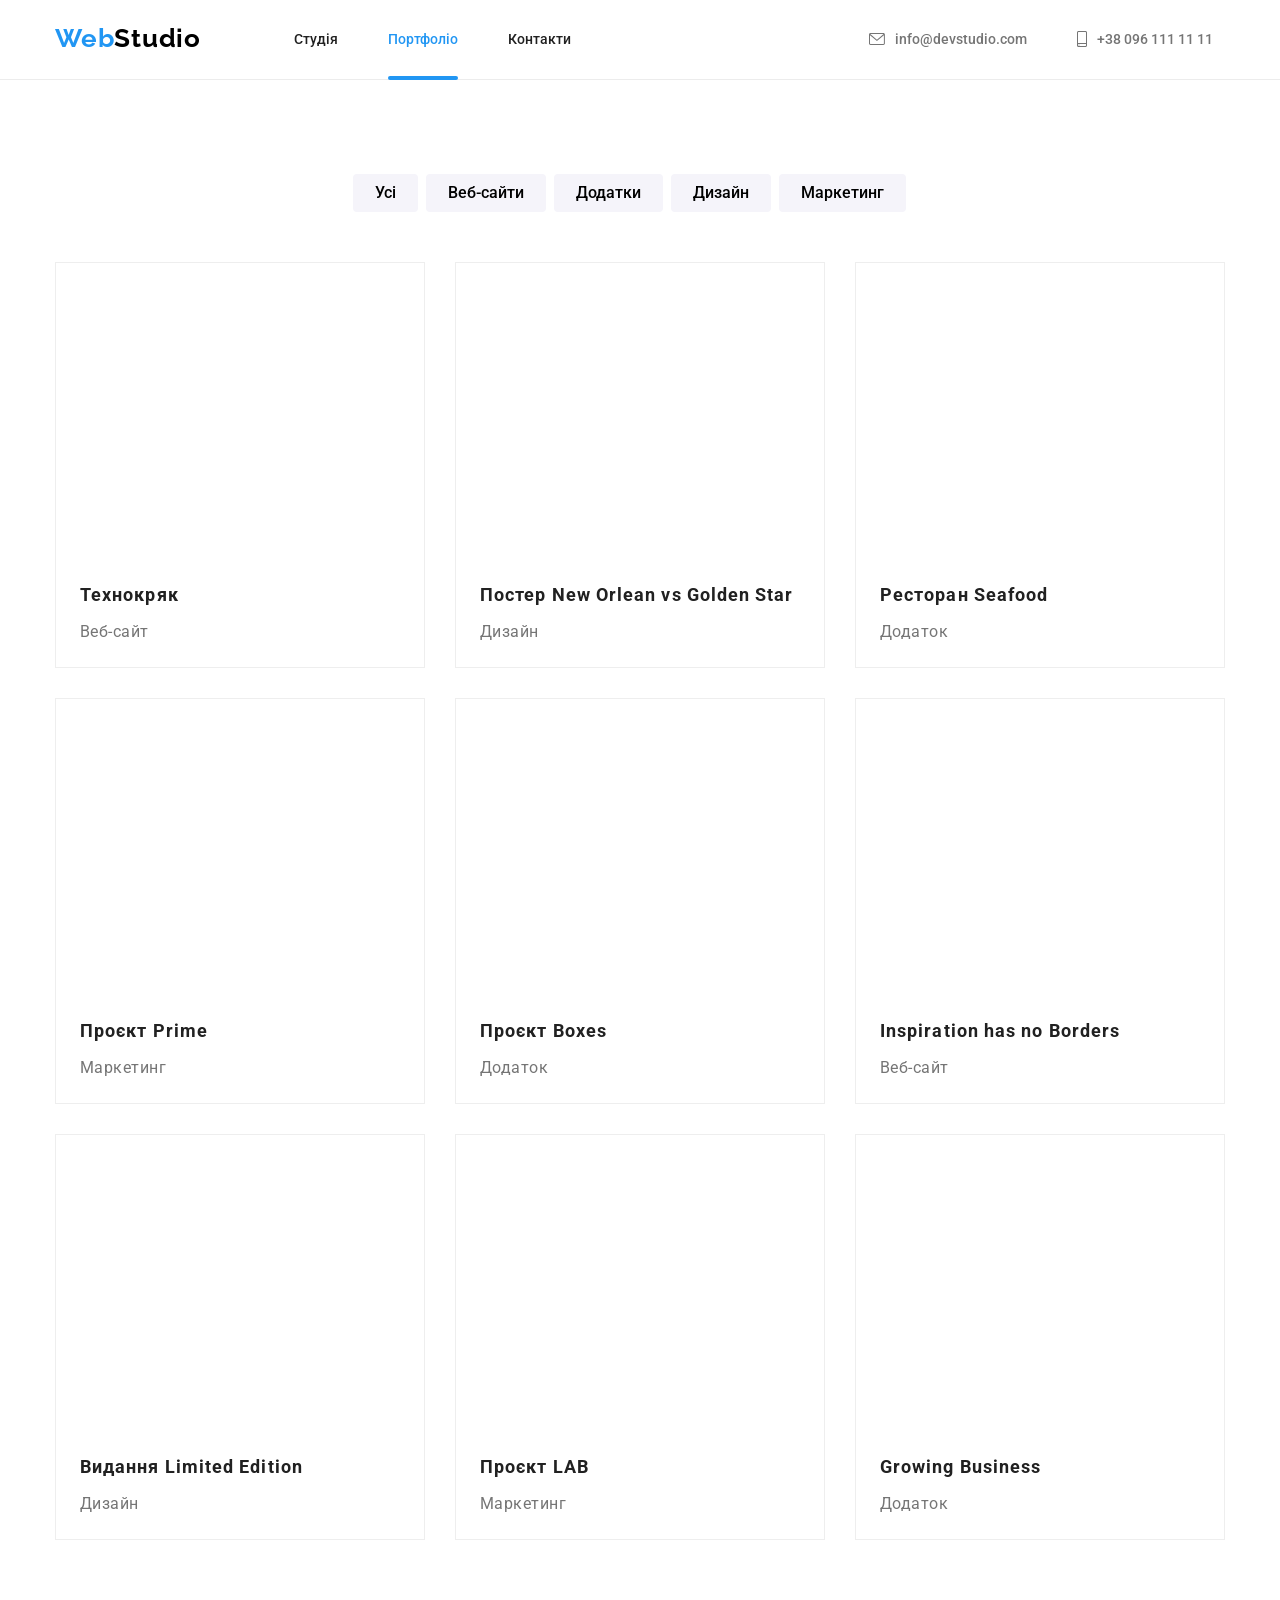
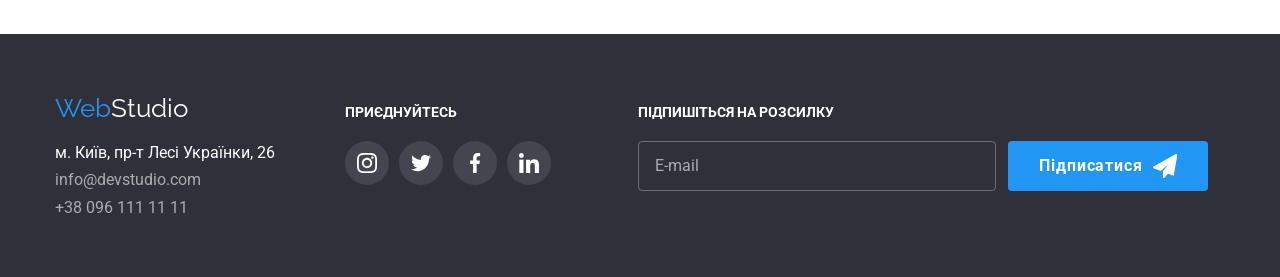
==== commit 57a27e8a: "80" ====
--- a/pages/portfolio.html
+++ b/pages/portfolio.html
@@ -31,7 +31,7 @@
             <ul class="header_contacts">
                 <li>
                     <a href="mailto:info@devstudio.com" class="header_contact">
-                        <svg class="header_icons" aria-label="Envelope">
+                        <svg class="header_icons" width="16" height="12" aria-hidden="true">
                             <use href="../img/symbol-defs.svg#envelope"></use>
                         </svg>
                         info@devstudio.com
@@ -39,19 +39,18 @@
                 </li>
                 <li>
                     <a href="tel:+380961111111" class="header_contact">
-                        <svg class="header_icons" aria-label="Smartphone">
+                        <svg class="header_icons" width="10" height="16" aria-hidden="true">
                             <use href="../img/symbol-defs.svg#smartphone"></use>
                         </svg>
                         +38 096 111 11 11
                     </a>
                 </li>
             </ul>
-            <button class="open_modal" type="button" data-modal-open>
-                <svg class="burger_icon" aria-label="Menu">
+            <button class="open_modal" type="button" aria-label="Перемикач мобільного меню" data-modal-open>
+                <svg class="burger_icon" width="40" height="40" aria-hidden="true">
                     <use href="../img/symbol-defs.svg#menu-burger"></use>
                 </svg>
             </button>
-
         </div>
     </header>
 
@@ -72,15 +71,16 @@
                         <div class="portfolio_thumb">
                             <picture>
                                 <source
-                                    srcset="../img/desktop/laptop-desktop@1x.webp 1x, ../img/desktop/laptop-desktop@2x.webp 2x "
-                                    media="(min-width:1200px)">
-                                <source
-                                    srcset="../img/tablet/laptop-tablet@1x.webp 1x, ../img/tablet/laptop-tablet@2x.webp 2x "
-                                    media="(min-width:768px)">
-                                <source
-                                    srcset="../img/mobile/laptop-mobile@1x.webp 1x, ../img/mobile/laptop-mobile@2x.webp 2x "
-                                    media="(max-width:767px)">
-                                <img src="../img/laptop.webp" alt="Технокряк" width="370">
+                                    srcset="../img/desktop/laptop-desktop@1x.webp 1x, ../img/desktop/laptop-desktop@2x.webp 2x"
+                                    media="(min-width:1200px)">
+                                <source
+                                    srcset="../img/tablet/laptop-tablet@1x.webp 1x, ../img/tablet/laptop-tablet@2x.webp 2x"
+                                    media="(min-width:768px)">
+                                <source
+                                    srcset="../img/mobile/laptop-mobile@1x.webp 1x, ../img/mobile/laptop-mobile@2x.webp 2x"
+                                    media="(max-width:767px)">
+                                <img src="../img/laptop.webp" alt="Ноутбук з відкритим сайтом Технокряк" width="370"
+                                    height="294">
                             </picture>
                             <p class="portfolio_overlay">Ресурс пропонує комплексні пропозиції з різним рівнем
                                 функціоналу та сервісів. Все це дозволить відвідувачу отримати вичерпні відомості про
@@ -96,15 +96,16 @@
                         <div class="portfolio_thumb">
                             <picture>
                                 <source
-                                    srcset="../img/desktop/basketball-desktop@1x.webp 1x, ../img/desktop/basketball-desktop@2x.webp 2x "
-                                    media="(min-width:1200px)">
-                                <source
-                                    srcset="../img/tablet/basketball-tablet@1x.webp 1x, ../img/tablet/basketball-tablet@2x.webp 2x "
-                                    media="(min-width:768px)">
-                                <source
-                                    srcset="../img/mobile/basketball-mobile@1x.webp 1x, ../img/mobile/basketball-mobile@2x.webp 2x "
-                                    media="(max-width:767px)">
-                                <img src="../img/basketball.webp" alt="Постер New Orlean vs Golden Star" width="370">
+                                    srcset="../img/desktop/basketball-desktop@1x.webp 1x, ../img/desktop/basketball-desktop@2x.webp 2x"
+                                    media="(min-width:1200px)">
+                                <source
+                                    srcset="../img/tablet/basketball-tablet@1x.webp 1x, ../img/tablet/basketball-tablet@2x.webp 2x"
+                                    media="(min-width:768px)">
+                                <source
+                                    srcset="../img/mobile/basketball-mobile@1x.webp 1x, ../img/mobile/basketball-mobile@2x.webp 2x"
+                                    media="(max-width:767px)">
+                                <img src="../img/basketball.webp" alt="Постер New Orlean vs Golden Star" width="370"
+                                    height="294">
                             </picture>
                             <p class="portfolio_overlay">Ресурс пропонує комплексні пропозиції з різним рівнем
                                 функціоналу та сервісів. Все це дозволить відвідувачу отримати вичерпні відомості про
@@ -120,15 +121,15 @@
                         <div class="portfolio_thumb">
                             <picture>
                                 <source
-                                    srcset="../img/desktop/seafood-desktop@1x.webp 1x, ../img/desktop/seafood-desktop@2x.webp 2x "
-                                    media="(min-width:1200px)">
-                                <source
-                                    srcset="../img/tablet/seafood-tablet@1x.webp 1x, ../img/tablet/seafood-tablet@2x.webp 2x "
-                                    media="(min-width:768px)">
-                                <source
-                                    srcset="../img/mobile/seafood-mobile@1x.webp 1x, ../img/mobile/seafood-mobile@2x.webp 2x "
-                                    media="(max-width:767px)">
-                                <img src="../img/seafood.webp" alt="Ресторан Seafood" width="370">
+                                    srcset="../img/desktop/seafood-desktop@1x.webp 1x, ../img/desktop/seafood-desktop@2x.webp 2x"
+                                    media="(min-width:1200px)">
+                                <source
+                                    srcset="../img/tablet/seafood-tablet@1x.webp 1x, ../img/tablet/seafood-tablet@2x.webp 2x"
+                                    media="(min-width:768px)">
+                                <source
+                                    srcset="../img/mobile/seafood-mobile@1x.webp 1x, ../img/mobile/seafood-mobile@2x.webp 2x"
+                                    media="(max-width:767px)">
+                                <img src="../img/seafood.webp" alt="Логотип ресторану Seafood" width="370" height="294">
                             </picture>
                             <p class="portfolio_overlay">Ресурс пропонує комплексні пропозиції з різним рівнем
                                 функціоналу та сервісів. Все це дозволить відвідувачу отримати вичерпні відомості про
@@ -144,15 +145,15 @@
                         <div class="portfolio_thumb">
                             <picture>
                                 <source
-                                    srcset="../img/desktop/headphones-desktop@1x.webp 1x, ../img/desktop/headphones-desktop@2x.webp 2x "
-                                    media="(min-width:1200px)">
-                                <source
-                                    srcset="../img/tablet/headphones-tablet@1x.webp 1x, ../img/tablet/headphones-tablet@2x.webp 2x "
-                                    media="(min-width:768px)">
-                                <source
-                                    srcset="../img/mobile/headphones-mobile@1x.webp 1x, ../img/mobile/headphones-mobile@2x.webp 2x "
-                                    media="(max-width:767px)">
-                                <img src="../img/headphones.webp" alt="Проєкт Prime" width="370">
+                                    srcset="../img/desktop/headphones-desktop@1x.webp 1x, ../img/desktop/headphones-desktop@2x.webp 2x"
+                                    media="(min-width:1200px)">
+                                <source
+                                    srcset="../img/tablet/headphones-tablet@1x.webp 1x, ../img/tablet/headphones-tablet@2x.webp 2x"
+                                    media="(min-width:768px)">
+                                <source
+                                    srcset="../img/mobile/headphones-mobile@1x.webp 1x, ../img/mobile/headphones-mobile@2x.webp 2x"
+                                    media="(max-width:767px)">
+                                <img src="../img/headphones.webp" alt="Чорні навушники" width="370" height="294">
                             </picture>
                             <p class="portfolio_overlay">Ресурс пропонує комплексні пропозиції з різним рівнем
                                 функціоналу та сервісів. Все це дозволить відвідувачу отримати вичерпні відомості про
@@ -168,15 +169,15 @@
                         <div class="portfolio_thumb">
                             <picture>
                                 <source
-                                    srcset="../img/desktop/boxes-desktop@1x.webp 1x, ../img/desktop/boxes-desktop@2x.webp 2x "
-                                    media="(min-width:1200px)">
-                                <source
-                                    srcset="../img/tablet/boxes-tablet@1x.webp 1x, ../img/tablet/boxes-tablet@2x.webp 2x "
-                                    media="(min-width:768px)">
-                                <source
-                                    srcset="../img/mobile/boxes-mobile@1x.webp 1x, ../img/mobile/boxes-mobile@2x.webp 2x "
-                                    media="(max-width:767px)">
-                                <img src="../img/boxes.webp" alt="Проєкт Boxes" width="370">
+                                    srcset="../img/desktop/boxes-desktop@1x.webp 1x, ../img/desktop/boxes-desktop@2x.webp 2x"
+                                    media="(min-width:1200px)">
+                                <source
+                                    srcset="../img/tablet/boxes-tablet@1x.webp 1x, ../img/tablet/boxes-tablet@2x.webp 2x"
+                                    media="(min-width:768px)">
+                                <source
+                                    srcset="../img/mobile/boxes-mobile@1x.webp 1x, ../img/mobile/boxes-mobile@2x.webp 2x"
+                                    media="(max-width:767px)">
+                                <img src="../img/boxes.webp" alt="Дві коробки" width="370" height="294">
                             </picture>
                             <p class="portfolio_overlay">Ресурс пропонує комплексні пропозиції з різним рівнем
                                 функціоналу та сервісів. Все це дозволить відвідувачу отримати вичерпні відомості про
@@ -192,15 +193,16 @@
                         <div class="portfolio_thumb">
                             <picture>
                                 <source
-                                    srcset="../img/desktop/monitor-desktop@1x.webp 1x, ../img/desktop/monitor-desktop@2x.webp 2x "
-                                    media="(min-width:1200px)">
-                                <source
-                                    srcset="../img/tablet/monitor-tablet@1x.webp 1x, ../img/tablet/monitor-tablet@2x.webp 2x "
-                                    media="(min-width:768px)">
-                                <source
-                                    srcset="../img/mobile/monitor-mobile@1x.webp 1x, ../img/mobile/monitor-mobile@2x.webp 2x "
-                                    media="(max-width:767px)">
-                                <img src="../img/monitor.webp" alt="Inspiration has no Borders" width="370">
+                                    srcset="../img/desktop/monitor-desktop@1x.webp 1x, ../img/desktop/monitor-desktop@2x.webp 2x"
+                                    media="(min-width:1200px)">
+                                <source
+                                    srcset="../img/tablet/monitor-tablet@1x.webp 1x, ../img/tablet/monitor-tablet@2x.webp 2x"
+                                    media="(min-width:768px)">
+                                <source
+                                    srcset="../img/mobile/monitor-mobile@1x.webp 1x, ../img/mobile/monitor-mobile@2x.webp 2x"
+                                    media="(max-width:767px)">
+                                <img src="../img/monitor.webp" alt="Монітор із відкритим веб-сайтом" width="370"
+                                    height="294">
                             </picture>
                             <p class="portfolio_overlay">Ресурс пропонує комплексні пропозиції з різним рівнем
                                 функціоналу та сервісів. Все це дозволить відвідувачу отримати вичерпні відомості про
@@ -224,7 +226,8 @@
                                 <source
                                     srcset="../img/mobile/book-mobile@1x.webp 1x, ../img/mobile/book-mobile@2x.webp 2x"
                                     media="(max-width:767px)">
-                                <img src="../img/book.webp" alt="Видання Limited Edition" width="370">
+                                <img src="../img/book.webp" alt="Відкритий журнал Limited Edition" width="370"
+                                    height="294">
                             </picture>
                             <p class="portfolio_overlay">Ресурс пропонує комплексні пропозиції з різним рівнем
                                 функціоналу та сервісів. Все це дозволить відвідувачу отримати вичерпні відомості про
@@ -240,15 +243,15 @@
                         <div class="portfolio_thumb">
                             <picture>
                                 <source
-                                    srcset="../img/desktop/badge-desktop@1x.webp 1x, ../img/desktop/badge-desktop@2x.webp 2x "
-                                    media="(min-width:1200px)">
-                                <source
-                                    srcset="../img/tablet/badge-tablet@1x.webp 1x, ../img/tablet/badge-tablet@2x.webp 2x "
-                                    media="(min-width:768px)">
-                                <source
-                                    srcset="../img/mobile/badge-mobile@1x.webp 1x, ../img/mobile/badge-mobile@2x.webp 2x "
-                                    media="(max-width:767px)">
-                                <img src="../img/badge.webp" alt="Проєкт LAB" width="370">
+                                    srcset="../img/desktop/badge-desktop@1x.webp 1x, ../img/desktop/badge-desktop@2x.webp 2x"
+                                    media="(min-width:1200px)">
+                                <source
+                                    srcset="../img/tablet/badge-tablet@1x.webp 1x, ../img/tablet/badge-tablet@2x.webp 2x"
+                                    media="(min-width:768px)">
+                                <source
+                                    srcset="../img/mobile/badge-mobile@1x.webp 1x, ../img/mobile/badge-mobile@2x.webp 2x"
+                                    media="(max-width:767px)">
+                                <img src="../img/badge.webp" alt="Бейдж із написом LAB" width="370" height="294">
                             </picture>
                             <p class="portfolio_overlay">Ресурс пропонує комплексні пропозиції з різним рівнем
                                 функціоналу та сервісів. Все це дозволить відвідувачу отримати вичерпні відомості про
@@ -264,15 +267,16 @@
                         <div class="portfolio_thumb">
                             <picture>
                                 <source
-                                    srcset="../img/desktop/business-desktop@1x.webp 1x, ../img/desktop/business-desktop@2x.webp 2x "
-                                    media="(min-width:1200px)">
-                                <source
-                                    srcset="../img/tablet/business-tablet@1x.webp 1x, ../img/tablet/business-tablet@2x.webp 2x "
-                                    media="(min-width:768px)">
-                                <source
-                                    srcset="../img/mobile/business-mobile@1x.webp 1x, ../img/mobile/business-mobile@2x.webp 2x "
-                                    media="(max-width:767px)">
-                                <img src="../img/business.webp" alt="Growing Business" width="370">
+                                    srcset="../img/desktop/business-desktop@1x.webp 1x, ../img/desktop/business-desktop@2x.webp 2x"
+                                    media="(min-width:1200px)">
+                                <source
+                                    srcset="../img/tablet/business-tablet@1x.webp 1x, ../img/tablet/business-tablet@2x.webp 2x"
+                                    media="(min-width:768px)">
+                                <source
+                                    srcset="../img/mobile/business-mobile@1x.webp 1x, ../img/mobile/business-mobile@2x.webp 2x"
+                                    media="(max-width:767px)">
+                                <img src="../img/business.webp" alt="Людина працює за ноутбуком Growing Business"
+                                    width="370" height="294">
                             </picture>
                             <p class="portfolio_overlay">Ресурс пропонує комплексні пропозиції з різним рівнем
                                 функціоналу та сервісів. Все це дозволить відвідувачу отримати вичерпні відомості про
@@ -294,7 +298,8 @@
                 <a href="../index.html" class="footer_logo"><span class="footer_span">Web</span>Studio</a>
                 <address class="footer_address_block">
                     <ul class="footer_list">
-                        <li><a href="#" class="footer_address">м. Київ, пр-т Лесі Українки, 26</a></li>
+                        <li><a href="https://goo.gl/maps/CP62D1uvvhw" target="_blank" rel="noopener noreferrer"
+                                class="footer_address">м. Київ, пр-т Лесі Українки, 26</a></li>
                         <li><a href="mailto:info@devstudio.com" class="footer_link">info@devstudio.com</a></li>
                         <li><a href="tel:+380961111111" class="footer_link">+38 096 111 11 11</a></li>
                     </ul>
@@ -306,28 +311,28 @@
                 <ul class="footer_social_list">
                     <li>
                         <a href="#" class="footer_social_link" aria-label="Instagram">
-                            <svg class="footer_social_icon">
+                            <svg class="footer_social_icon" width="20" height="20" aria-hidden="true">
                                 <use href="../img/symbol-defs.svg#instagram"></use>
                             </svg>
                         </a>
                     </li>
                     <li>
                         <a href="#" class="footer_social_link" aria-label="Twitter">
-                            <svg class="footer_social_icon">
+                            <svg class="footer_social_icon" width="20" height="20" aria-hidden="true">
                                 <use href="../img/symbol-defs.svg#twitter"></use>
                             </svg>
                         </a>
                     </li>
                     <li>
                         <a href="#" class="footer_social_link" aria-label="Facebook">
-                            <svg class="footer_social_icon">
+                            <svg class="footer_social_icon" width="20" height="20" aria-hidden="true">
                                 <use href="../img/symbol-defs.svg#facebook"></use>
                             </svg>
                         </a>
                     </li>
                     <li>
                         <a href="#" class="footer_social_link" aria-label="LinkedIn">
-                            <svg class="footer_social_icon">
+                            <svg class="footer_social_icon" width="20" height="20" aria-hidden="true">
                                 <use href="../img/symbol-defs.svg#linkedin"></use>
                             </svg>
                         </a>
@@ -338,10 +343,11 @@
             <div class="footer_subscribe">
                 <h2 class="footer_title">ПІДПИШІТЬСЯ НА РОЗСИЛКУ</h2>
                 <form class="footer_form">
-                    <input class="footer_input" type="email" name="email" placeholder="E-mail">
+                    <label hidden for="footer_email">Електронна пошта</label>
+                    <input class="footer_input" type="email" name="email" id="footer_email" placeholder="E-mail">
                     <button class="footer_button" type="submit">
                         Підписатися
-                        <svg class="footer_button_icon" aria-label="Send">
+                        <svg class="footer_button_icon" width="24" height="24" aria-hidden="true">
                             <use href="../img/symbol-defs.svg#send"></use>
                         </svg>
                     </button>
@@ -352,7 +358,11 @@
 
     <div class="backdrop is_hidden" data-modal>
         <div class="modal">
-            <button class="close" type="button" data-modal-close>X</button>
+            <button class="close" type="button" aria-label="Закрити мобільне меню" data-modal-close>
+                <svg width="18" height="18" aria-hidden="true">
+                    <use href="../img/symbol-defs.svg#close"></use>
+                </svg>
+            </button>
 
             <ul class="mobile_menu">
                 <li><a href="../index.html" class="mobile_menu_link">Студія</a></li>
